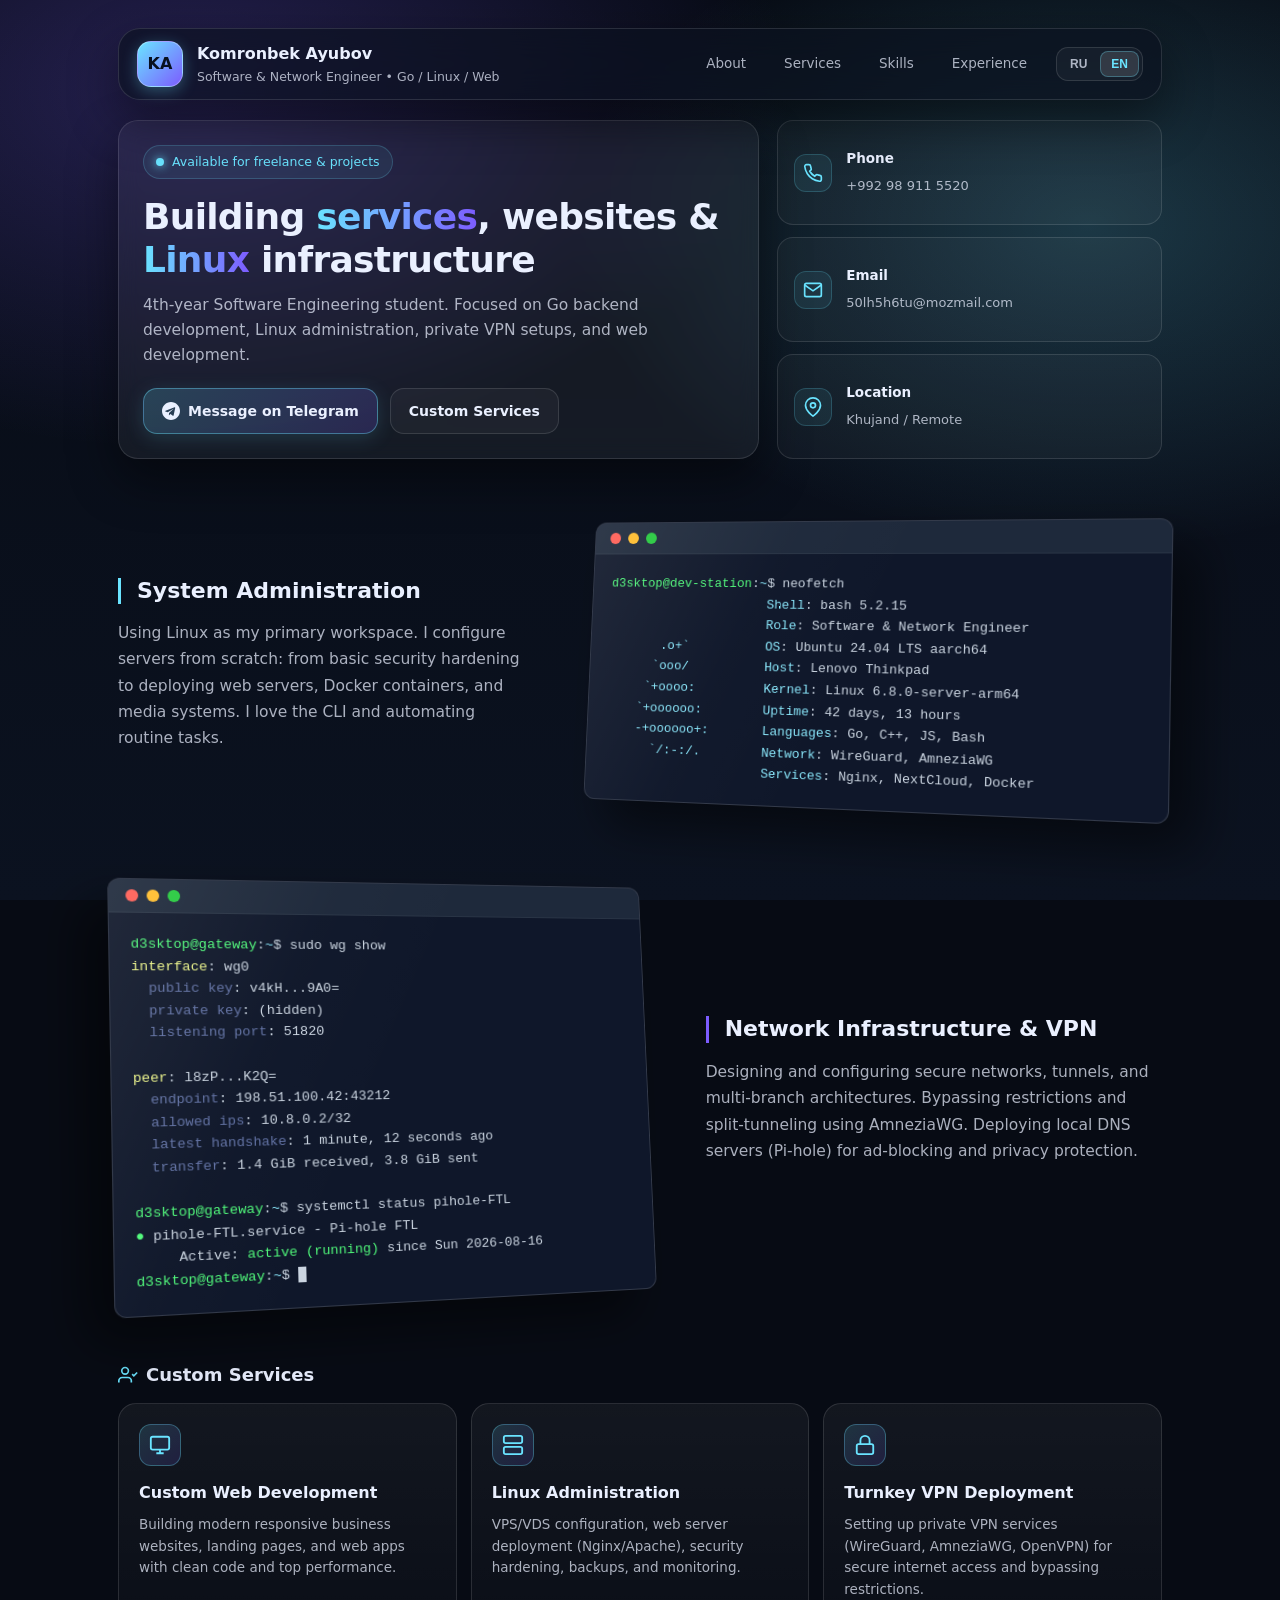
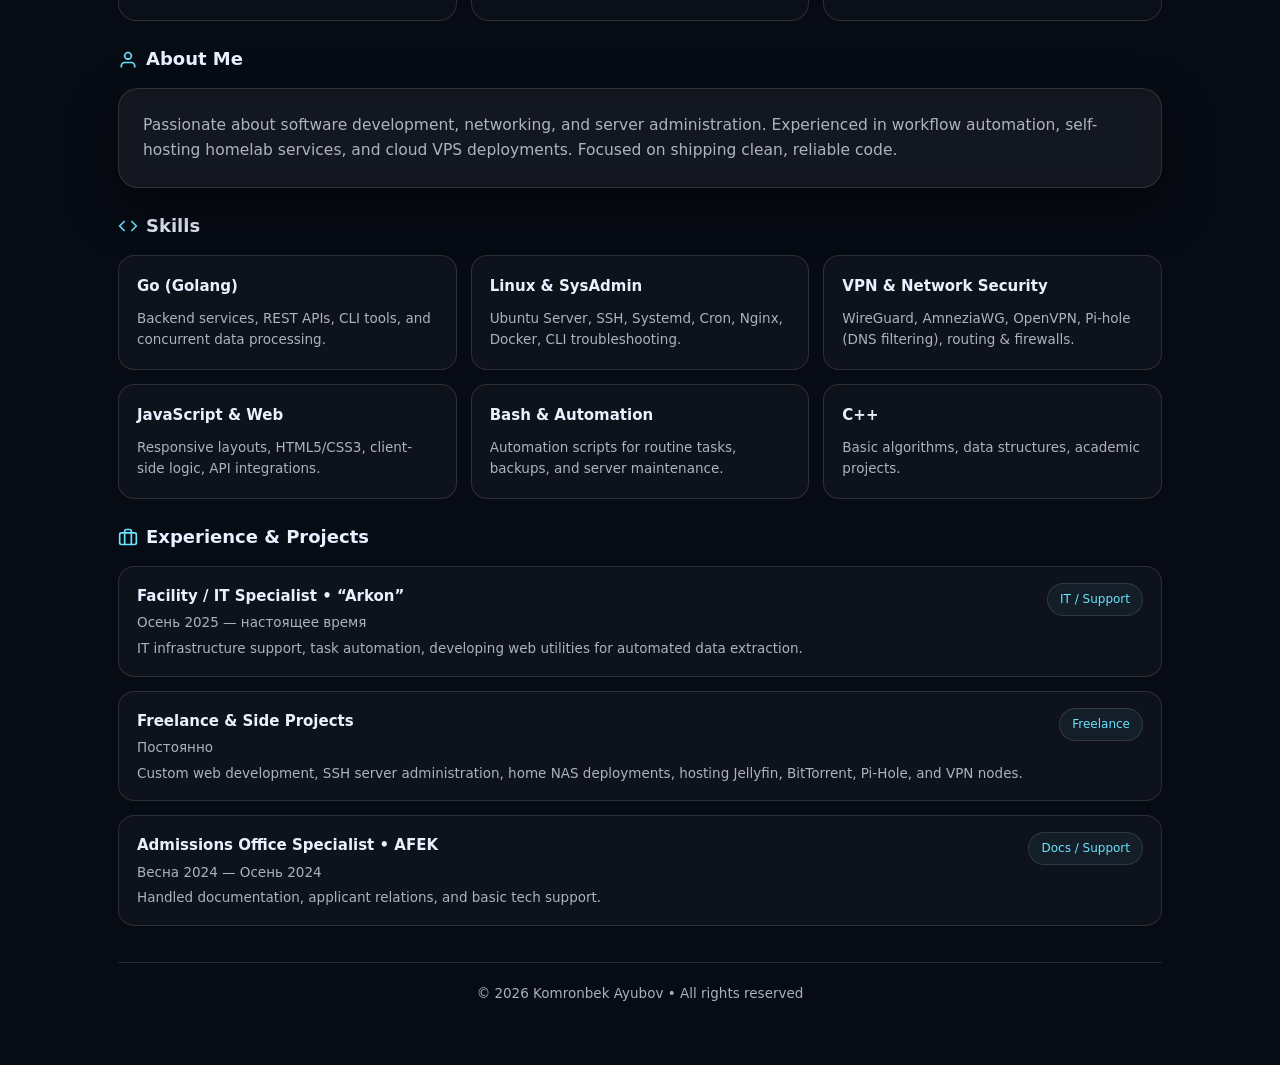
==== index.html @ caca3f62 "Update index.html" ====
<!doctype html>
<html lang="ru">
<head>
  <meta charset="utf-8" />
  <meta name="viewport" content="width=device-width, initial-scale=1" />
  <title data-i18n="pageTitle">Сайт-Визитка — Комронбек Аюбов</title>
  <meta name="description" content="Визитка: контакты, навыки, администрирование Linux, разработка сайтов и VPN" />
  <link rel="icon" href="data:image/svg+xml,<svg xmlns='http://www.w3.org/2000/svg' viewBox='0 0 100 100'><rect width='100' height='100' rx='30' fill='%230b1220'/><text x='45%' y='40%' dominant-baseline='central' text-anchor='middle' fill='%236ae4ff' font-family='sans-serif' font-weight='800' font-size='45'>>_</text></svg>">
  
  <style>
    :root {
      --bg: #0b1220;
      --card: rgba(255, 255, 255, 0.05);
      --card-hover: rgba(255, 255, 255, 0.08);
      --text: #eaf0ff;
      --muted: rgba(234, 240, 255, 0.72);
      --brand: #6ae4ff;
      --brand2: #7c5cff;
      --border: rgba(255, 255, 255, 0.12);
      --border-glow: rgba(106, 228, 255, 0.35);
      --shadow: 0 20px 50px rgba(0, 0, 0, 0.45);
      --radius: 20px;
      --max: 1080px;
    }
    
    * { box-sizing: border-box; }
    
    body {
      margin: 0;
      font-family: ui-sans-serif, system-ui, -apple-system, Segoe UI, Roboto, Arial, sans-serif;
      background-color: #070b14;
      background-image: 
        radial-gradient(1000px 600px at 15% 10%, rgba(124, 92, 255, 0.25), transparent 60%),
        radial-gradient(800px 500px at 85% 25%, rgba(106, 228, 255, 0.2), transparent 65%),
        linear-gradient(180deg, #070b14 0%, var(--bg) 100%);
      color: var(--text);
      line-height: 1.6;
      min-height: 100vh;
      background-attachment: fixed;
    }

    a { color: inherit; text-decoration: none; }
    
    .wrap { max-width: var(--max); margin: 0 auto; padding: 28px 18px 60px; }
    
    /* Header */
    header {
      display: flex; align-items: center; justify-content: space-between;
      gap: 14px; padding: 12px 18px;
      border: 1px solid var(--border);
      background: rgba(11, 18, 32, 0.65);
      border-radius: 22px;
      box-shadow: var(--shadow);
      position: sticky; top: 14px; z-index: 100;
      backdrop-filter: blur(16px);
      -webkit-backdrop-filter: blur(16px);
    }
    .brand { display: flex; align-items: center; gap: 14px; }
    .avatar {
      width: 46px; height: 46px; border-radius: 14px;
      background: linear-gradient(135deg, var(--brand), var(--brand2));
      display: grid; place-items: center;
      font-weight: 800; color: #08101f;
      border: 1px solid rgba(255, 255, 255, 0.3);
      box-shadow: 0 4px 15px rgba(106, 228, 255, 0.3);
    }
    .brand h1 { font-size: 16px; margin: 0; font-weight: 700; }
    .brand p { margin: 0; font-size: 12.5px; color: var(--muted); }
    
    .nav { display: flex; gap: 8px; flex-wrap: wrap; justify-content: flex-end; align-items: center; }
    .nav a {
      padding: 8px 14px;
      border-radius: 12px;
      border: 1px solid transparent;
      color: var(--muted);
      font-size: 13.5px;
      font-weight: 500;
      transition: all 0.25s ease;
    }
    .nav a:hover { border-color: var(--border); background: rgba(255, 255, 255, 0.06); color: var(--text); }

    /* Hamburger */
    .hamburger {
      display: none; flex-direction: column; gap: 6px;
      background: transparent; border: none; cursor: pointer; padding: 10px; border-radius: 8px;
      margin-right: -4px;
    }
    .hamburger span {
      width: 26px; height: 2px; background-color: #fff; border-radius: 2px; 
      transition: all 0.4s cubic-bezier(0.68, -0.55, 0.265, 1.55);
    }

    @media (max-width: 768px) {
      .hamburger { display: flex; z-index: 101; }
      .nav {
        position: fixed; top: 80px; left: 50%;
        transform: translateX(-50%) translateY(-10px) scale(0.95);
        width: min(340px, calc(100vw - 32px));
        background: rgba(11, 18, 32, 0.98);
        backdrop-filter: blur(25px);
        -webkit-backdrop-filter: blur(25px);
        border: 1px solid var(--border);
        border-radius: 20px;
        box-shadow: 0 25px 60px rgba(0, 0, 0, 0.7);
        flex-direction: column; align-items: stretch;
        padding: 20px; gap: 8px;
        opacity: 0; visibility: hidden; pointer-events: none;
        transition: all 0.3s cubic-bezier(0.34, 1.3, 0.64, 1);
      }
      .nav.active {
        opacity: 1; visibility: visible; pointer-events: auto;
        transform: translateX(-50%) translateY(0) scale(1);
      }
      .nav a { text-align: center; font-size: 15px; padding: 12px; background: rgba(255, 255, 255, 0.03); }
      .lang-switcher { margin-left: 0; margin-top: 6px; justify-content: center; width: 100%; }
      
      .hamburger.active span:nth-child(1) { transform: translateY(8px) rotate(45deg); }
      .hamburger.active span:nth-child(2) { opacity: 0; transform: scale(0); }
      .hamburger.active span:nth-child(3) { transform: translateY(-8px) rotate(-45deg); }
    }

    /* Language Switcher */
    .lang-switcher {
      display: flex; align-items: center; gap: 3px;
      background: rgba(255, 255, 255, 0.04); padding: 3px;
      border-radius: 12px; border: 1px solid var(--border); margin-left: 6px;
    }
    .lang-btn {
      background: transparent; border: none; color: var(--muted);
      padding: 5px 10px; font-size: 12px; font-weight: 700;
      border-radius: 8px; cursor: pointer; transition: all 0.2s;
    }
    .lang-btn:hover { color: var(--text); }
    .lang-btn.active {
      background: rgba(255, 255, 255, 0.12); color: var(--brand);
      border: 1px solid rgba(106, 228, 255, 0.3);
    }

    /* Hero */
    .hero {
      display: grid; grid-template-columns: 1.25fr 0.75fr; gap: 18px;
      align-items: stretch; margin-top: 20px;
    }
    @media (max-width: 900px) { .hero { grid-template-columns: 1fr; } }
    
    .card {
      border: 1px solid var(--border);
      background: var(--card);
      border-radius: var(--radius);
      padding: 24px;
      box-shadow: var(--shadow);
      backdrop-filter: blur(10px);
      transition: border-color 0.3s ease, transform 0.3s ease;
    }
    .card:hover { border-color: rgba(255, 255, 255, 0.2); }
    
    .hero h2 { margin: 0 0 12px; font-size: 36px; letter-spacing: -0.02em; line-height: 1.2; }
    .grad {
      background: linear-gradient(90deg, var(--brand), var(--brand2));
      -webkit-background-clip: text; background-clip: text; color: transparent;
    }
    .lead { margin: 0; color: var(--muted); font-size: 15.5px; }
    
    .status-badge {
      display: inline-flex; align-items: center; gap: 8px;
      padding: 6px 12px; border-radius: 99px;
      background: rgba(106, 228, 255, 0.08); border: 1px solid rgba(106, 228, 255, 0.2);
      font-size: 12.5px; color: var(--brand); margin-bottom: 16px; font-weight: 500;
    }
    .status-dot {
      width: 8px; height: 8px; border-radius: 50%; background: #6ae4ff;
      box-shadow: 0 0 10px #6ae4ff; animation: pulse 2s infinite;
    }
    @keyframes pulse {
      0% { transform: scale(0.95); box-shadow: 0 0 0 0 rgba(106, 228, 255, 0.7); }
      70% { transform: scale(1); box-shadow: 0 0 0 8px rgba(106, 228, 255, 0); }
      100% { transform: scale(0.95); box-shadow: 0 0 0 0 rgba(106, 228, 255, 0); }
    }

    .cta { display: flex; gap: 12px; flex-wrap: wrap; margin-top: 20px; }
    .btn {
      display: inline-flex; align-items: center; gap: 8px;
      padding: 11px 18px; border-radius: 14px;
      border: 1px solid var(--border);
      background: rgba(255, 255, 255, 0.04); color: var(--text);
      font-weight: 600; font-size: 14px; transition: all 0.25s ease;
    }
    .btn:hover { transform: translateY(-2px); background: rgba(255, 255, 255, 0.08); border-color: rgba(255, 255, 255, 0.25); }
    .btn.primary {
      border-color: rgba(106, 228, 255, 0.4);
      background: linear-gradient(135deg, rgba(106, 228, 255, 0.2), rgba(124, 92, 255, 0.2));
      box-shadow: 0 4px 20px rgba(106, 228, 255, 0.15);
    }
    .btn.primary:hover {
      box-shadow: 0 6px 25px rgba(106, 228, 255, 0.3);
      border-color: var(--brand);
    }

    .meta { display: grid; gap: 12px; grid-template-columns: 1fr; }
    .pill {
      padding: 14px 16px; border-radius: 16px;
      border: 1px solid var(--border); background: rgba(255, 255, 255, 0.03);
      display: flex; align-items: center; gap: 14px;
      transition: all 0.25s ease;
    }
    .pill:hover { background: rgba(255, 255, 255, 0.06); border-color: rgba(255, 255, 255, 0.2); }
    .ico {
      width: 38px; height: 38px; border-radius: 12px;
      background: rgba(106, 228, 255, 0.08); border: 1px solid rgba(106, 228, 255, 0.2);
      display: grid; place-items: center; color: var(--brand); flex: 0 0 auto;
    }
    .pill b { display: block; margin: 0 0 2px; font-size: 13.5px; }
    .pill span { color: var(--muted); font-size: 13px; }

    /* --- SIDE-BY-SIDE TERMINAL FEATURES --- */
    .features-section {
      display: flex;
      flex-direction: column;
      gap: 70px;
      margin: 60px 0;
    }
    
    .feature-row {
      display: flex;
      align-items: center;
      gap: 40px;
    }
    
    /* Шахматный порядок: Четные ряды переворачиваются */
    .feature-row:nth-child(even) {
      flex-direction: row-reverse; 
    }
    
    .feature-text {
      flex: 1;
    }
    
    .feature-title {
      font-size: 22px;
      font-weight: 700;
      color: var(--text);
      margin-bottom: 16px;
      padding-left: 16px;
      border-left: 3px solid var(--brand);
      line-height: 1.2;
    }
    
    .feature-row:nth-child(even) .feature-title {
      border-color: var(--brand2);
    }
    
    .feature-desc {
      color: var(--muted);
      font-size: 15.5px;
      line-height: 1.7;
    }
    
    .feature-visual {
      flex: 1.2;
      perspective: 1200px;
    }

    .term-card {
      background: #0f172a;
      border: 1px solid rgba(255, 255, 255, 0.15);
      border-radius: 12px;
      padding: 0;
      box-shadow: 0 20px 40px rgba(0, 0, 0, 0.4);
      position: relative;
      overflow: hidden;
      transition: transform 0.6s cubic-bezier(0.2, 0.8, 0.2, 1), box-shadow 0.6s ease;
    }
    
    .term-card::after {
      content: "";
      position: absolute;
      top: 0; left: 0; right: 0; bottom: 0;
      background: linear-gradient(115deg, rgba(255,255,255,0.08) 0%, rgba(255,255,255,0.01) 30%, transparent 50%);
      pointer-events: none;
    }

    /* Наклоны карточек */
    .feature-row:nth-child(odd) .term-card {
      transform: rotateY(-12deg) rotateX(4deg) rotateZ(1deg);
      box-shadow: 25px 25px 50px rgba(0, 0, 0, 0.5), inset 0 1px 0 rgba(255, 255, 255, 0.2);
    }
    
    .feature-row:nth-child(even) .term-card {
      transform: rotateY(12deg) rotateX(4deg) rotateZ(-1deg);
      box-shadow: -25px 25px 50px rgba(0, 0, 0, 0.5), inset 0 1px 0 rgba(255, 255, 255, 0.2);
    }

    .feature-row .term-card:hover {
      transform: rotateY(0deg) rotateX(0deg) rotateZ(0deg) translateY(-5px);
      box-shadow: 0 25px 50px rgba(0, 0, 0, 0.6);
    }
    
    .term-header {
      background: #1e293b;
      padding: 10px 16px;
      display: flex;
      align-items: center;
      gap: 8px;
      border-bottom: 1px solid rgba(255,255,255,0.05);
    }
    .term-header .dot { width: 12px; height: 12px; border-radius: 50%; }
    .dot.red { background: #ff5f56; }
    .dot.yel { background: #ffbd2e; }
    .dot.grn { background: #27c93f; }
    
    .term-body {
      padding: 20px;
      font-family: 'Fira Code', Consolas, 'Courier New', monospace;
      font-size: 13.5px;
      color: #cbd5e1;
      line-height: 1.6;
      overflow-x: auto;
    }
    .term-body pre { margin: 0; font-family: inherit; }
    
    .c-green { color: #50fa7b; }
    .c-blue { color: #8be9fd; }
    .c-pink { color: #ff79c6; }
    .c-yellow { color: #f1fa8c; }
    .c-white { color: #f8f8f2; }
    .c-grey { color: #6272a4; }

    @keyframes blink { 50% { border-color: transparent; } }

    @media (max-width: 900px) {
      .features-section { gap: 40px; margin: 40px 0; }
      /* На мобильных устройствах всегда картинка сверху, текст снизу для всех рядов */
      .feature-row, .feature-row:nth-child(even) {
        flex-direction: column-reverse; 
        gap: 24px;
      }
      .feature-visual { perspective: none; width: 100%; }
      .feature-row:nth-child(odd) .term-card,
      .feature-row:nth-child(even) .term-card { 
        transform: rotateY(0deg) rotateX(0deg) rotateZ(0deg); 
        box-shadow: 0 20px 40px rgba(0,0,0,0.5);
      }
      .term-body { font-size: 12px; padding: 16px; }
    }

    /* Sections */
    section { margin-top: 24px; }
    .section-title {
      font-size: 18px; font-weight: 700; margin: 0 0 14px;
      color: var(--text); display: flex; align-items: center; gap: 8px;
    }
    
    .grid { display: grid; grid-template-columns: repeat(3, 1fr); gap: 14px; }
    @media (max-width: 900px) { .grid { grid-template-columns: repeat(2, 1fr); } }
    @media (max-width: 600px) { .grid { grid-template-columns: 1fr; } }

    .item {
      border: 1px solid var(--border);
      background: rgba(255, 255, 255, 0.03);
      border-radius: 16px; padding: 18px;
      transition: all 0.3s ease;
      display: flex; flex-direction: column; justify-content: space-between;
    }
    .item:hover {
      background: rgba(255, 255, 255, 0.06);
      border-color: var(--border-glow);
      transform: translateY(-3px);
    }
    .item-header { display: flex; align-items: center; gap: 10px; margin-bottom: 10px; }
    .item h3 { margin: 0; font-size: 15px; font-weight: 600; }
    .item p { margin: 0; color: var(--muted); font-size: 13.5px; }

    /* Services Grid */
    .services-grid { display: grid; grid-template-columns: repeat(3, 1fr); gap: 14px; }
    @media (max-width: 900px) { .services-grid { grid-template-columns: 1fr; } }
    
    .service-card {
      border: 1px solid var(--border);
      background: linear-gradient(180deg, rgba(255,255,255,0.05) 0%, rgba(255,255,255,0.02) 100%);
      border-radius: 18px; padding: 20px;
      position: relative; overflow: hidden;
      transition: all 0.3s ease;
    }
    .service-card:hover {
      border-color: rgba(106, 228, 255, 0.4);
      box-shadow: 0 10px 30px rgba(0,0,0,0.4);
      transform: translateY(-4px);
    }
    .service-icon {
      width: 42px; height: 42px; border-radius: 12px;
      background: linear-gradient(135deg, rgba(106,228,255,0.15), rgba(124,92,255,0.15));
      border: 1px solid rgba(106,228,255,0.3);
      display: grid; place-items: center; color: var(--brand); margin-bottom: 14px;
    }
    .service-card h3 { margin: 0 0 8px; font-size: 16px; font-weight: 700; }
    .service-card p { margin: 0; color: var(--muted); font-size: 13.5px; }

    /* Work Rows */
    .row {
      display: flex; align-items: flex-start; justify-content: space-between; gap: 16px;
      padding: 16px 18px; border-radius: 16px;
      border: 1px solid var(--border); background: rgba(255, 255, 255, 0.03);
      transition: all 0.25s ease;
    }
    .row:hover { background: rgba(255, 255, 255, 0.06); border-color: rgba(255, 255, 255, 0.2); }
    .row b { font-size: 15px; color: var(--text); }
    .row span { color: var(--muted); font-size: 13.5px; display: block; margin-top: 4px; }
    
    .tag {
      font-size: 12px; padding: 6px 12px; border-radius: 999px;
      border: 1px solid var(--border); color: var(--brand);
      white-space: nowrap; background: rgba(106, 228, 255, 0.06);
      align-self: flex-start; font-weight: 500;
    }

    footer {
      margin-top: 36px; padding-top: 20px;
      border-top: 1px solid var(--border);
      color: var(--muted); text-align: center; font-size: 13.5px;
    }
  </style>
</head>

<body>
  <div class="wrap">
    <header>
      <div class="brand">
        <div class="avatar">KA</div>
        <div>
          <h1 data-i18n="nameTitle">Комронбек Аюбов</h1>
          <p data-i18n="role">Software & Network Engineer • Go / Linux / Web</p>
        </div>
      </div>

      <nav class="nav" id="navMenu" aria-label="Навигация">
        <a href="#about" data-i18n="navAbout">Обо мне</a>
        <a href="#services" data-i18n="navServices">Услуги</a>
        <a href="#skills" data-i18n="navSkills">Навыки</a>
        <a href="#work" data-i18n="navWork">Опыт</a>
        <div class="lang-switcher">
          <button class="lang-btn" data-lang="ru">RU</button>
          <button class="lang-btn" data-lang="en">EN</button>
        </div>
      </nav>

      <button class="hamburger" id="hamburger" aria-label="Открыть меню">
        <span></span>
        <span></span>
        <span></span>
      </button>
    </header>

    <div class="hero">
      <div class="card">
        <div class="status-badge">
          <span class="status-dot"></span>
          <span data-i18n="statusText">Открыт к заказам и проектам</span>
        </div>
        <h2 data-i18n="heroTitle">Разработка <span class="grad">сервисов</span>, веб-сайтов и <span class="grad">Linux</span>-инфраструктуры</h2>
        <p class="lead" data-i18n="heroLead">
          Учусь на 4 курсе по направлению инженер-программист. Специализируюсь на написании бэкенда на Go, администрировании Linux серверов, защищенных сетях (VPN) и веб-разработке.
        </p>

        <div class="cta">
          <a class="btn primary" target="_blank" href="https://t.me/amd_x86_64">
            <svg width="18" height="18" viewBox="0 0 24 24" fill="currentColor"><path d="M12 0C5.37 0 0 5.37 0 12s5.37 12 12 12 12-5.37 12-12S18.63 0 12 0zm5.56 8.16l-2.02 9.51c-.15.68-.55.84-1.12.52l-3.1-2.28-1.5 1.44c-.17.17-.31.31-.63.31l.22-3.16 5.76-5.2c.25-.22-.05-.34-.39-.12l-7.12 4.48-3.07-.96c-.67-.21-.68-.67.14-.99l12.01-4.63c.56-.2 1.05.13.82.93z"/></svg>
            <span data-i18n="tgBtn">Написать в Telegram</span>
          </a>
          <a class="btn" href="#services">
            <span data-i18n="servicesBtn">Услуги на заказ</span>
          </a>
        </div>
      </div>

      <div class="meta">
        <div class="pill" id="contact">
          <div class="ico">
            <svg width="20" height="20" fill="none" stroke="currentColor" stroke-width="2" viewBox="0 0 24 24"><path d="M22 16.92v3a2 2 0 0 1-2.18 2 19.79 19.79 0 0 1-8.63-3.07 19.5 19.5 0 0 1-6-6 19.79 19.79 0 0 1-3.07-8.67A2 2 0 0 1 4.11 2h3a2 2 0 0 1 2 1.72 12.84 12.84 0 0 0 .7 2.81 2 2 0 0 1-.45 2.11L8.09 9.91a16 16 0 0 0 6 6l1.27-1.27a2 2 0 0 1 2.11-.45 12.84 12.84 0 0 0 2.81.7A2 2 0 0 1 22 16.92z"/></svg>
          </div>
          <div>
            <b data-i18n="phoneLabel">Телефон</b>
            <span>+992 98 911 5520</span>
          </div>
        </div>
        <div class="pill">
          <div class="ico">
            <svg width="20" height="20" fill="none" stroke="currentColor" stroke-width="2" viewBox="0 0 24 24"><path d="M4 4h16c1.1 0 2 .9 2 2v12c0 1.1-.9 2-2 2H4c-1.1 0-2-.9-2-2V6c0-1.1.9-2 2-2z"/><polyline points="22,6 12,13 2,6"/></svg>
          </div>
          <div>
            <b data-i18n="emailLabel">Email</b>
            <span>50lh5h6tu@mozmail.com</span>
          </div>
        </div>
        <div class="pill">
          <div class="ico">
            <svg width="20" height="20" fill="none" stroke="currentColor" stroke-width="2" viewBox="0 0 24 24"><path d="M21 10c0 7-9 13-9 13s-9-6-9-13a9 9 0 0 1 18 0z"/><circle cx="12" cy="10" r="3"/></svg>
          </div>
          <div>
            <b data-i18n="locLabel">Локация</b>
            <span data-i18n="locValue">Худжанд / Удалённо</span>
          </div>
        </div>
      </div>
    </div>

    <!-- 3D Terminal & Features Section (Side-by-side) -->
    <div class="features-section">
      
      <!-- Feature 1: Текст слева -> Терминал справа -->
      <div class="feature-row">
        <div class="feature-text">
          <div class="feature-title" data-i18n="feat1Title">Системное Администрирование</div>
          <div class="feature-desc" data-i18n="feat1Desc">
            Использую Linux как основную рабочую среду. Настраиваю сервера с нуля: от базовой безопасности до развертывания веб-серверов, Docker-контейнеров и медиа-систем. Люблю консоль и автоматизацию рутинных процессов.
          </div>
        </div>
        <div class="feature-visual">
          <div class="term-card">
            <div class="term-header">
              <span class="dot red"></span>
              <span class="dot yel"></span>
              <span class="dot grn"></span>
            </div>
            <div class="term-body">
<pre>
<span class="c-green">d3sktop@dev-station</span>:<span class="c-blue">~</span>$ neofetch
                     <span class="c-blue">Shell</span>: bash 5.2.15
                     <span class="c-blue">Role</span>: Software & Network Engineer
<span class="c-blue">       .o+`</span>          <span class="c-blue">OS</span>: Ubuntu 24.04 LTS aarch64
<span class="c-blue">      `ooo/</span>          <span class="c-blue">Host</span>: Lenovo Thinkpad
<span class="c-blue">     `+oooo:</span>         <span class="c-blue">Kernel</span>: Linux 6.8.0-server-arm64
<span class="c-blue">    `+oooooo:</span>        <span class="c-blue">Uptime</span>: 42 days, 13 hours
<span class="c-blue">    -+oooooo+:</span>       <span class="c-blue">Languages</span>: Go, C++, JS, Bash
<span class="c-blue">      `/:-:/.</span>        <span class="c-blue">Network</span>: WireGuard, AmneziaWG                  
                     <span class="c-blue">Services</span>: Nginx, NextCloud, Docker
</pre>
            </div>
          </div>
        </div>
      </div>

      <!-- Feature 2: Терминал слева -> Текст справа (благодаря :nth-child(even) + row-reverse) -->
      <div class="feature-row">
        <div class="feature-text">
          <div class="feature-title" data-i18n="feat2Title">Сетевая Инфраструктура и VPN</div>
          <div class="feature-desc" data-i18n="feat2Desc">
            Проектирование и настройка защищенных сетей, туннелей и мульти-бранч архитектур. Обход блокировок и split-туннелирование с использованием AmneziaWG. Развертывание локальных DNS серверов (Pi-hole) для блокировки рекламы и защиты приватности.
          </div>
        </div>
        <div class="feature-visual">
          <div class="term-card">
            <div class="term-header">
              <span class="dot red"></span>
              <span class="dot yel"></span>
              <span class="dot grn"></span>
            </div>
            <div class="term-body">
<pre>
<span class="c-green">d3sktop@gateway</span>:<span class="c-blue">~</span>$ sudo wg show
<span class="c-yellow">interface</span>: wg0
  <span class="c-grey">public key</span>: v4kH...9A0=
  <span class="c-grey">private key</span>: (hidden)
  <span class="c-grey">listening port</span>: 51820

<span class="c-yellow">peer</span>: l8zP...K2Q=
  <span class="c-grey">endpoint</span>: 198.51.100.42:43212
  <span class="c-grey">allowed ips</span>: 10.8.0.2/32
  <span class="c-grey">latest handshake</span>: 1 minute, 12 seconds ago
  <span class="c-grey">transfer</span>: 1.4 GiB received, 3.8 GiB sent

<span class="c-green">d3sktop@gateway</span>:<span class="c-blue">~</span>$ systemctl status pihole-FTL
<span class="c-green">●</span> pihole-FTL.service - Pi-hole FTL
     Active: <span class="c-green">active (running)</span> since Sun 2026-08-16
<span class="c-green">d3sktop@gateway</span>:<span class="c-blue">~</span>$ <span class="cursor" style="animation: blink 1s step-end infinite; border-left: 8px solid #cbd5e1;"></span>
</pre>
            </div>
          </div>
        </div>
      </div>

    </div>
    <!-- / End Features Section -->

    <!-- Раздел Услуг -->
    <section id="services">
      <div class="section-title">
        <svg width="20" height="20" fill="none" stroke="var(--brand)" stroke-width="2" viewBox="0 0 24 24"><path d="M16 21v-2a4 4 0 0 0-4-4H5a4 4 0 0 0-4 4v2"/><circle cx="8.5" cy="7" r="4"/><polyline points="17 11 19 13 23 9"/></svg>
        <span data-i18n="servicesTitle">Услуги на заказ</span>
      </div>
      <div class="services-grid">
        <div class="service-card">
          <div class="service-icon">
            <svg width="22" height="22" fill="none" stroke="currentColor" stroke-width="2" viewBox="0 0 24 24"><rect x="2" y="3" width="20" height="14" rx="2" ry="2"/><line x1="8" y1="21" x2="16" y2="21"/><line x1="12" y1="17" x2="12" y2="21"/></svg>
          </div>
          <h3 data-i18n="srvWebTitle">Создание сайтов на заказ</h3>
          <p data-i18n="srvWebDesc">Разработка современных адаптивных сайтов-визиток, лендингов и веб-интерфейсов. Высокая скорость загрузки и чистый код.</p>
        </div>

        <div class="service-card">
          <div class="service-icon">
            <svg width="22" height="22" fill="none" stroke="currentColor" stroke-width="2" viewBox="0 0 24 24"><rect x="2" y="2" width="20" height="8" rx="2" ry="2"/><rect x="2" y="14" width="20" height="8" rx="2" ry="2"/><line x1="6" y1="6" x2="6.01" y2="6"/><line x1="6" y1="18" x2="6.01" y2="18"/></svg>
          </div>
          <h3 data-i18n="srvLinuxTitle">Администрирование Linux</h3>
          <p data-i18n="srvLinuxDesc">Настройка VPS/VDS, развёртывание веб-серверов (Nginx/Apache), настройка безопасности, бэкапов и систем мониторинга.</p>
        </div>

        <div class="service-card">
          <div class="service-icon">
            <svg width="22" height="22" fill="none" stroke="currentColor" stroke-width="2" viewBox="0 0 24 24"><rect x="3" y="11" width="18" height="11" rx="2" ry="2"/><path d="M7 11V7a5 5 0 0 1 10 0v4"/></svg>
          </div>
          <h3 data-i18n="srvVpnTitle">Личные VPN-сервисы</h3>
          <p data-i18n="srvVpnDesc">Установка и настройка приватных VPN под ключ (WireGuard, AmneziaWG, OpenVPN) для обхода блокировок и защиты трафика.</p>
        </div>
      </div>
    </section>

    <section id="about">
      <div class="section-title">
        <svg width="20" height="20" fill="none" stroke="var(--brand)" stroke-width="2" viewBox="0 0 24 24"><path d="M20 21v-2a4 4 0 0 0-4-4H8a4 4 0 0 0-4 4v2"/><circle cx="12" cy="7" r="4"/></svg>
        <span data-i18n="aboutTitle">Обо мне</span>
      </div>
      <div class="card">
        <p class="lead" style="margin:0" data-i18n="aboutText">
          Увлекаюсь веб-разработкой, сетями и администрированием серверов. Обладаю опытом автоматизации рабочих процессов, развёртывания инфраструктуры в домашней сети и на зарубежных VPS. Довожу каждый проект от этапа планирования до финального стабильного релиза.
        </p>
      </div>
    </section>

    <section id="skills">
      <div class="section-title">
        <svg width="20" height="20" fill="none" stroke="var(--brand)" stroke-width="2" viewBox="0 0 24 24"><polyline points="16 18 22 12 16 6"/><polyline points="8 6 2 12 8 18"/></svg>
        <span data-i18n="skillsTitle">Навыки</span>
      </div>
      <div class="grid">
        <div class="item">
          <div class="item-header">
            <h3 data-i18n="skillGoTitle">Go (Golang)</h3>
          </div>
          <p data-i18n="skillGoDesc">Бэкенд-сервисы, REST API, CLI утилиты и параллельная обработка данных.</p>
        </div>

        <div class="item">
          <div class="item-header">
            <h3 data-i18n="skillLinuxTitle">Linux & SysAdmin</h3>
          </div>
          <p data-i18n="skillLinuxDesc">Ubuntu Server, SSH, Systemd, Cron, Nginx, Docker, диагностика через CLI.</p>
        </div>

        <div class="item">
          <div class="item-header">
            <h3 data-i18n="skillVpnTitle">VPN & Network Security</h3>
          </div>
          <p data-i18n="skillVpnDesc">WireGuard, AmneziaWG, OpenVPN, Pi-hole (DNS-фильтрация), роутинг и фаерволы.</p>
        </div>

        <div class="item">
          <div class="item-header">
            <h3 data-i18n="skillJsTitle">JavaScript & Web</h3>
          </div>
          <p data-i18n="skillJsDesc">Адаптивная верстка, HTML5/CSS3, клиентская логика и интеграция API.</p>
        </div>

        <div class="item">
          <div class="item-header">
            <h3 data-i18n="skillBashTitle">Bash & Automation</h3>
          </div>
          <p data-i18n="skillBashDesc">Написание скриптов автоматизации рутинных задач и бэкапов.</p>
        </div>

        <div class="item">
          <div class="item-header">
            <h3 data-i18n="skillCppTitle">C++</h3>
          </div>
          <p data-i18n="skillCppDesc">Базовые алгоритмы, структуры данных, академические проекты.</p>
        </div>
      </div>
    </section>

    <section id="work">
      <div class="section-title">
        <svg width="20" height="20" fill="none" stroke="var(--brand)" stroke-width="2" viewBox="0 0 24 24"><rect x="2" y="7" width="20" height="14" rx="2" ry="2"/><path d="M16 21V5a2 2 0 0 0-2-2h-4a2 2 0 0 0-2 2v16"/></svg>
        <span data-i18n="workTitle">Опыт работы и Проекты</span>
      </div>
      <div class="grid" style="grid-template-columns:1fr">
        <div class="row">
          <div>
            <b data-i18n="job2Title">Facility / IT Specialist • “Arkon”</b>
            <span>Осень 2025 — настоящее время</span>
            <span data-i18n="job2Desc">Поддержка IT-инфраструктуры, автоматизация задач, разработка внутренностей веб-сервисов для отчётности и парсинга данных.</span>
          </div>
          <div class="tag" data-i18n="job2Tag">IT / Поддержка</div>
        </div>

        <div class="row">
          <div>
            <b data-i18n="pet2Title">Фриланс & Pet-проекты</b>
            <span>Постоянно</span>
            <span data-i18n="pet2Desc">Разработка сайтов под ключ, администрирование Linux-серверов по SSH, развёртывание домашних NAS, медиа-серверов Jellyfin, BitTorrent, Pi-Hole и поднятие персональных VPN-узлов.</span>
          </div>
          <div class="tag" data-i18n="pet2Tag">Фриланс</div>
        </div>

        <div class="row">
          <div>
            <b data-i18n="job1Title">Сотрудник приёмной комиссии • АФЭК</b>
            <span>Весна 2024 — Осень 2024</span>
            <span data-i18n="job1Desc">Работа с документооборотом, сопровождение абитуриентов, первичная техническая помощь.</span>
          </div>
          <div class="tag" data-i18n="job1Tag">Документы</div>
        </div>
      </div>
    </section>

    <footer>
      © <span id="y"></span> <span data-i18n="footerName">Комронбек Аюбов</span> • All rights reserved
    </footer>
  </div>

<script>
  document.getElementById('y').textContent = new Date().getFullYear();

  const i18n = {
    ru: {
      pageTitle: "Сайт-Визитка — Комронбек Аюбов",
      nameTitle: "Комронбек Аюбов",
      role: "Software & Network Engineer • Go / Linux / Web",
      navAbout: "Обо мне",
      navServices: "Услуги",
      navSkills: "Навыки",
      navWork: "Опыт",
      statusText: "Открыт к заказам и проектам",
      heroTitle: 'Разработка <span class="grad">сервисов</span>, веб-сайтов и <span class="grad">Linux</span>-инфраструктуры',
      heroLead: 'Учусь на 4 курсе по направлению инженер-программист. Специализируюсь на написании бэкенда на Go, администрировании Linux серверов, защищенных сетях (VPN) и веб-разработке.',
      tgBtn: "Написать в Telegram",
      servicesBtn: "Услуги на заказ",
      phoneLabel: "Телефон",
      emailLabel: "Email",
      locLabel: "Локация",
      locValue: "Худжанд / Удалённо",
      feat1Title: "Системное Администрирование",
      feat1Desc: "Использую Linux как основную рабочую среду. Настраиваю сервера с нуля: от базовой безопасности до развертывания веб-серверов, Docker-контейнеров и медиа-систем. Люблю консоль и автоматизацию рутинных процессов.",
      feat2Title: "Сетевая Инфраструктура и VPN",
      feat2Desc: "Проектирование и настройка защищенных сетей, туннелей и мульти-бранч архитектур. Обход блокировок и split-туннелирование с использованием AmneziaWG. Развертывание локальных DNS серверов (Pi-hole) для блокировки рекламы и защиты приватности.",
      servicesTitle: "Услуги на заказ",
      srvWebTitle: "Создание сайтов на заказ",
      srvWebDesc: "Разработка современных адаптивных сайтов-визиток, лендингов и веб-интерфейсов. Высокая скорость загрузки и чистый код.",
      srvLinuxTitle: "Администрирование Linux",
      srvLinuxDesc: "Настройка VPS/VDS, развёртывание веб-серверов (Nginx/Apache), настройка безопасности, бэкапов и систем мониторинга.",
      srvVpnTitle: "Личные VPN-сервисы",
      srvVpnDesc: "Установка и настройка приватных VPN под ключ (WireGuard, AmneziaWG, OpenVPN) для обхода блокировок и защиты трафика.",
      aboutTitle: "Обо мне",
      aboutText: "Увлекаюсь веб-разработкой, сетями и администрированием серверов. Обладаю опытом автоматизации рабочих процессов, развёртывания инфраструктуры в домашней сети и на зарубежных VPS. Довожу каждый проект от этапа планирования до финального стабильного релиза.",
      skillsTitle: "Навыки",
      skillGoTitle: "Go (Golang)",
      skillGoDesc: "Бэкенд-сервисы, REST API, CLI утилиты и параллельная обработка данных.",
      skillLinuxTitle: "Linux & Системное Администрирование",
      skillLinuxDesc: "Ubuntu Server, SSH, Systemd, Cron, Nginx, Docker, диагностика через CLI.",
      skillVpnTitle: "VPN & Сетевая Безопасность",
      skillVpnDesc: "WireGuard, AmneziaWG, OpenVPN, Pi-hole (DNS-фильтрация), роутинг и фаерволы.",
      skillJsTitle: "JavaScript & Web",
      skillJsDesc: "Адаптивная верстка, HTML5/CSS3, клиентская логика и интеграция API.",
      skillBashTitle: "Bash & Автоматизация",
      skillBashDesc: "Написание скриптов автоматизации рутинных задач и бэкапов.",
      skillCppTitle: "C++",
      skillCppDesc: "Базовые алгоритмы, структуры данных, академические проекты.",
      workTitle: "Опыт работы и Проекты",
      job1Title: "Сотрудник приёмной комиссии • АФЭК",
      job1Desc: "Работа с документооборотом, сопровождение абитуриентов, первичная техническая помощь.",
      job1Tag: "Документы",
      job2Title: "Facility / IT Specialist • “Arkon”",
      job2Desc: "Поддержка IT-инфраструктуры, автоматизация задач, разработка внутренностей веб-сервисов для отчётности и парсинга данных.",
      job2Tag: "IT / Поддержка",
      pet2Title: "Фриланс & Pet-проекты",
      pet2Desc: "Разработка сайтов под ключ, администрирование Linux-серверов по SSH, развёртывание домашних NAS, медиа-серверов Jellyfin, BitTorrent, Pi-Hole и поднятие персональных VPN-узлов.",
      pet2Tag: "Фриланс",
      footerName: "Комронбек Аюбов"
    },
    en: {
      pageTitle: "Komronbek Ayubov",
      nameTitle: "Komronbek Ayubov",
      role: "Software & Network Engineer • Go / Linux / Web",
      navAbout: "About",
      navServices: "Services",
      navSkills: "Skills",
      navWork: "Experience",
      statusText: "Available for freelance & projects",
      heroTitle: 'Building <span class="grad">services</span>, websites & <span class="grad">Linux</span> infrastructure',
      heroLead: '4th-year Software Engineering student. Focused on Go backend development, Linux administration, private VPN setups, and web development.',
      tgBtn: "Message on Telegram",
      servicesBtn: "Custom Services",
      phoneLabel: "Phone",
      emailLabel: "Email",
      locLabel: "Location",
      locValue: "Khujand / Remote",
      feat1Title: "System Administration",
      feat1Desc: "Using Linux as my primary workspace. I configure servers from scratch: from basic security hardening to deploying web servers, Docker containers, and media systems. I love the CLI and automating routine tasks.",
      feat2Title: "Network Infrastructure & VPN",
      feat2Desc: "Designing and configuring secure networks, tunnels, and multi-branch architectures. Bypassing restrictions and split-tunneling using AmneziaWG. Deploying local DNS servers (Pi-hole) for ad-blocking and privacy protection.",
      servicesTitle: "Custom Services",
      srvWebTitle: "Custom Web Development",
      srvWebDesc: "Building modern responsive business websites, landing pages, and web apps with clean code and top performance.",
      srvLinuxTitle: "Linux Administration",
      srvLinuxDesc: "VPS/VDS configuration, web server deployment (Nginx/Apache), security hardening, backups, and monitoring.",
      srvVpnTitle: "Turnkey VPN Deployment",
      srvVpnDesc: "Setting up private VPN services (WireGuard, AmneziaWG, OpenVPN) for secure internet access and bypassing restrictions.",
      aboutTitle: "About Me",
      aboutText: "Passionate about software development, networking, and server administration. Experienced in workflow automation, self-hosting homelab services, and cloud VPS deployments. Focused on shipping clean, reliable code.",
      skillsTitle: "Skills",
      skillGoTitle: "Go (Golang)",
      skillGoDesc: "Backend services, REST APIs, CLI tools, and concurrent data processing.",
      skillLinuxTitle: "Linux & SysAdmin",
      skillLinuxDesc: "Ubuntu Server, SSH, Systemd, Cron, Nginx, Docker, CLI troubleshooting.",
      skillVpnTitle: "VPN & Network Security",
      skillVpnDesc: "WireGuard, AmneziaWG, OpenVPN, Pi-hole (DNS filtering), routing & firewalls.",
      skillJsTitle: "JavaScript & Web",
      skillJsDesc: "Responsive layouts, HTML5/CSS3, client-side logic, API integrations.",
      skillBashTitle: "Bash & Automation",
      skillBashDesc: "Automation scripts for routine tasks, backups, and server maintenance.",
      skillCppTitle: "C++",
      skillCppDesc: "Basic algorithms, data structures, academic projects.",
      workTitle: "Experience & Projects",
      job1Title: "Admissions Office Specialist • AFEK",
      job1Desc: "Handled documentation, applicant relations, and basic tech support.",
      job1Tag: "Docs / Support",
      job2Title: "Facility / IT Specialist • “Arkon”",
      job2Desc: "IT infrastructure support, task automation, developing web utilities for automated data extraction.",
      job2Tag: "IT / Support",
      pet2Title: "Freelance & Side Projects",
      pet2Desc: "Custom web development, SSH server administration, home NAS deployments, hosting Jellyfin, BitTorrent, Pi-Hole, and VPN nodes.",
      pet2Tag: "Freelance",
      footerName: "Komronbek Ayubov"
    }
  };

  function setLanguage(lang) {
    if (!i18n[lang]) return;

    document.documentElement.lang = lang;
    localStorage.setItem('lang', lang);

    if (i18n[lang].pageTitle) {
      document.title = i18n[lang].pageTitle;
    }

    document.querySelectorAll('[data-i18n]').forEach(el => {
      const key = el.dataset.i18n;
      if (i18n[lang][key]) {
        if (key === 'heroTitle') {
          el.innerHTML = i18n[lang][key];
        } else {
          el.textContent = i18n[lang][key];
        }
      }
    });

    document.querySelectorAll('.lang-btn').forEach(btn => {
      btn.classList.toggle('active', btn.dataset.lang === lang);
    });
  }

  function initLanguage() {
    document.querySelectorAll('.lang-btn').forEach(btn => {
      btn.addEventListener('click', () => {
        const lang = btn.dataset.lang;
        if (lang) setLanguage(lang);
      });
    });

    const savedLang = localStorage.getItem('lang');
    if (savedLang && (savedLang === 'ru' || savedLang === 'en')) {
      setLanguage(savedLang);
      return;
    }

    const sysLang = (navigator.language || navigator.userLanguage || '').toLowerCase();
    const defaultLang = sysLang.startsWith('ru') ? 'ru' : 'en';
    setLanguage(defaultLang);
  }

  // Mobile Menu Logic
  const hamburger = document.getElementById('hamburger');
  const navMenu = document.getElementById('navMenu');

  if (hamburger && navMenu) {
    // Toggle by button click
    hamburger.addEventListener('click', (e) => {
      e.stopPropagation(); // Предотвращаем срабатывание клика на документе
      hamburger.classList.toggle('active');
      navMenu.classList.toggle('active');
    });

    // Close on link click
    document.querySelectorAll('.nav a').forEach(link => {
      link.addEventListener('click', () => {
        hamburger.classList.remove('active');
        navMenu.classList.remove('active');
      });
    });

    // Close on outside click
    document.addEventListener('click', (e) => {
      if (navMenu.classList.contains('active')) {
        // Если клик был НЕ по меню и НЕ по кнопке гамбургера - закрываем
        if (!navMenu.contains(e.target) && !hamburger.contains(e.target)) {
          hamburger.classList.remove('active');
          navMenu.classList.remove('active');
        }
      }
    });
  }

  document.addEventListener('DOMContentLoaded', initLanguage);
</script>
</body>
</html>
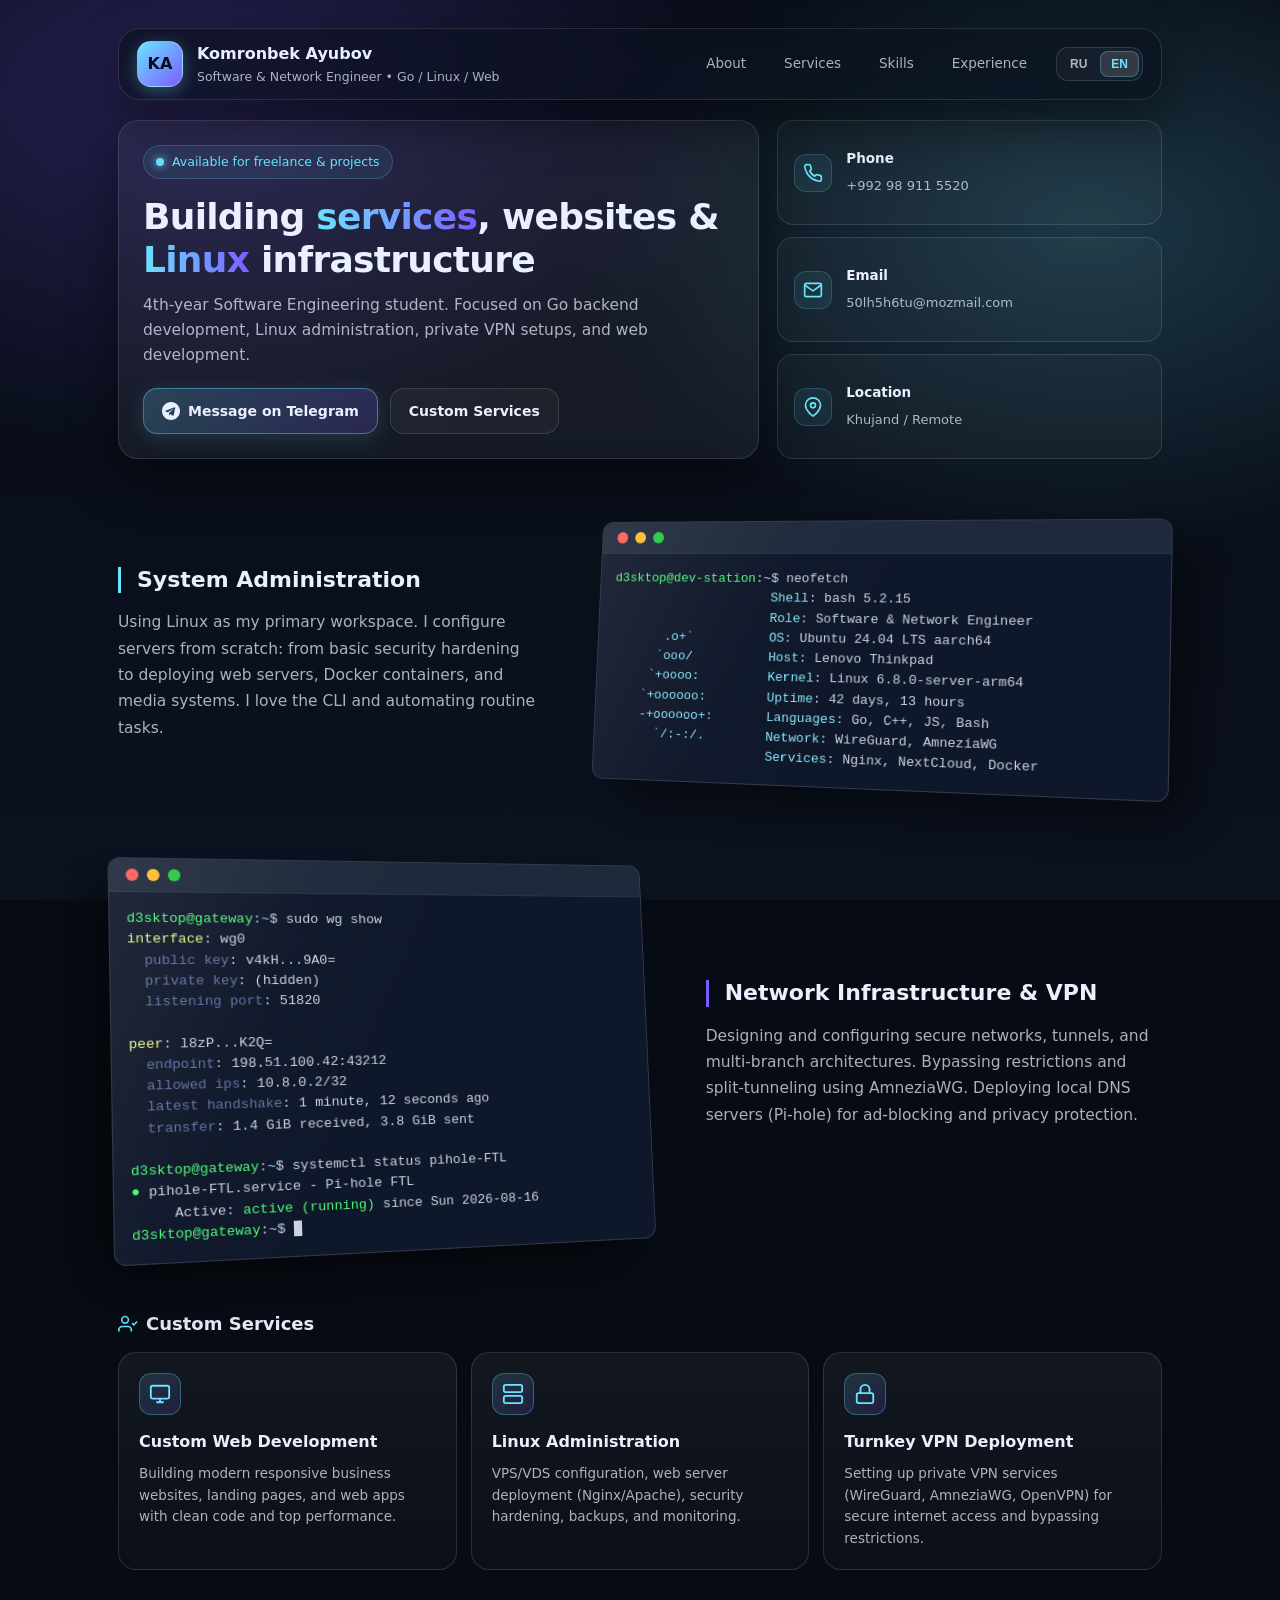
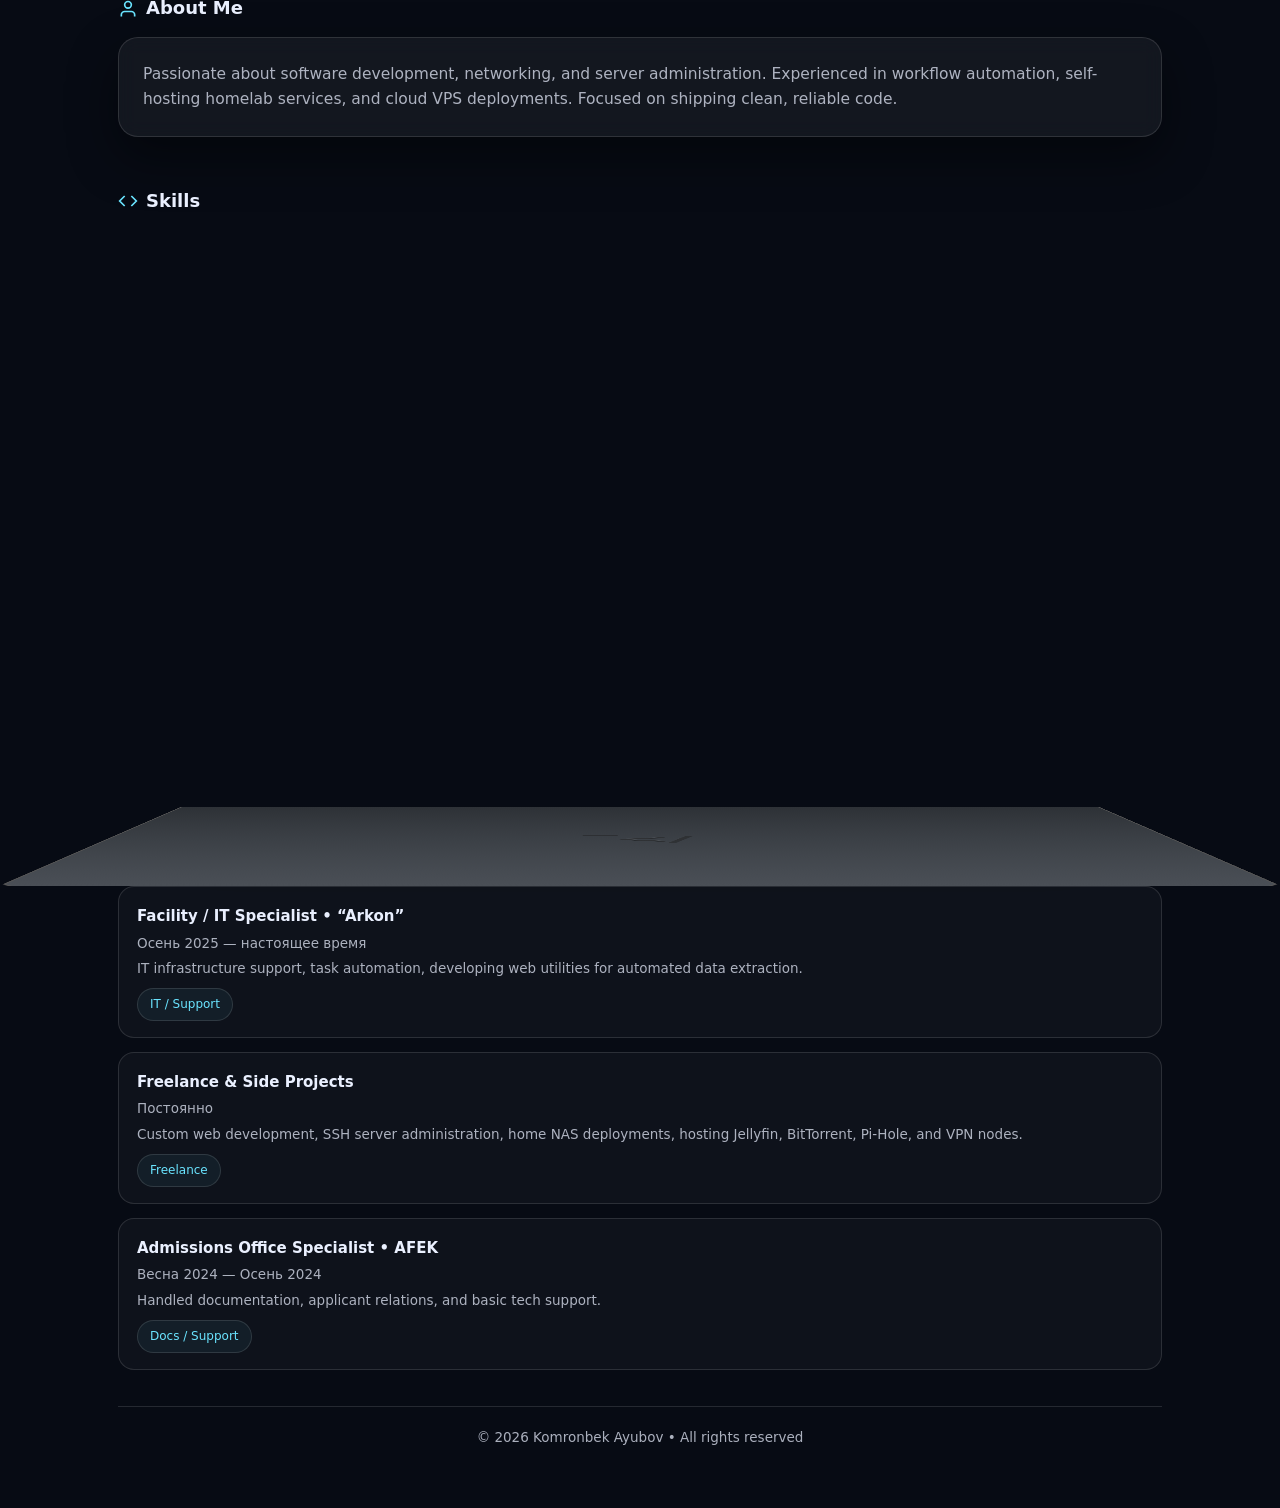
==== commit 5776fb6c: "Update index.html" ====
--- a/index.html
+++ b/index.html
@@ -152,7 +152,7 @@
       backdrop-filter: blur(10px);
       transition: border-color 0.3s ease, transform 0.3s ease;
     }
-    .card:hover { border-color: rgba(255, 255, 255, 0.2); }
+    .card:hover {   border-color: var(--brand); }
     
     .hero h2 { margin: 0 0 12px; font-size: 36px; letter-spacing: -0.02em; line-height: 1.2; }
     .grad {
@@ -203,7 +203,7 @@
       display: flex; align-items: center; gap: 14px;
       transition: all 0.25s ease;
     }
-    .pill:hover { background: rgba(255, 255, 255, 0.06); border-color: rgba(255, 255, 255, 0.2); }
+    .pill:hover { background: rgba(255, 255, 255, 0.06);   border-color: var(--brand); }
     .ico {
       width: 38px; height: 38px; border-radius: 12px;
       background: rgba(106, 228, 255, 0.08); border: 1px solid rgba(106, 228, 255, 0.2);
@@ -293,6 +293,8 @@
     .feature-row .term-card:hover {
       transform: rotateY(0deg) rotateX(0deg) rotateZ(0deg) translateY(-5px);
       box-shadow: 0 25px 50px rgba(0, 0, 0, 0.6);
+        border-color: var(--brand);
+
     }
     
     .term-header {
@@ -308,14 +310,15 @@
     .dot.yel { background: #ffbd2e; }
     .dot.grn { background: #27c93f; }
     
-    .term-body {
-      padding: 20px;
-      font-family: 'Fira Code', Consolas, 'Courier New', monospace;
-      font-size: 13.5px;
-      color: #cbd5e1;
-      line-height: 1.6;
-      overflow-x: auto;
-    }
+  
+.term-body {
+  padding: 16px;
+  font-family: 'Fira Code', Consolas, 'Courier New', monospace;
+  font-size: 13.5px; /* Дефолтный для ПК */
+  color: #cbd5e1;
+  line-height: 1.5;
+  overflow-x: auto;
+}
     .term-body pre { margin: 0; font-family: inherit; }
     
     .c-green { color: #50fa7b; }
@@ -340,8 +343,192 @@
         transform: rotateY(0deg) rotateX(0deg) rotateZ(0deg); 
         box-shadow: 0 20px 40px rgba(0,0,0,0.5);
       }
-      .term-body { font-size: 12px; padding: 16px; }
-    }
+      .term-body { font-size: 10.5px; /* Уменьшаем шрифт, чтобы строки не переносились раньше времени */
+    padding: 10px 12px; /* Убираем лишние отступы */}
+    }
+/* --- MACBOOK 3D SCROLL ANIMATION --- */
+/* --- DEVICE SCROLL ANIMATION (Ноутбук на ПК / Смартфон на мобилках) --- */
+.device-scene {
+  perspective: 2000px;
+  margin-top: 50px;
+  position: relative;
+}
+
+/* --- НОУТБУК (ПК ВЕРСИЯ) --- */
+.laptop-wrap {
+  position: relative;
+  max-width: 900px;
+  margin: 0 auto;
+  transform-style: preserve-3d;
+  transform: rotateX(8deg);
+}
+.laptop-lid {
+  width: 100%;
+  aspect-ratio: 16 / 10;
+  position: relative;
+  transform-style: preserve-3d;
+  transform-origin: bottom center;
+  transform: rotateX(-95deg); /* Закрыто по умолчанию */
+  z-index: 2;
+  will-change: transform;
+}
+.laptop-screen, .laptop-lid-back {
+  position: absolute;
+  inset: 0;
+  border-radius: 16px 16px 0 0;
+  backface-visibility: hidden;
+  -webkit-backface-visibility: hidden;
+}
+.laptop-screen {
+  background: #0f172a;
+  border: 12px solid #000;
+  border-bottom-width: 24px;
+  display: flex;
+  flex-direction: column;
+  overflow: hidden;
+  box-shadow: inset 0 0 20px rgba(0,0,0,0.8);
+}
+.device-content {
+  flex: 1;
+  background: var(--bg);
+  padding: 24px;
+  overflow-y: auto;
+}
+.device-content::-webkit-scrollbar { width: 6px; }
+.device-content::-webkit-scrollbar-thumb { background: var(--brand); border-radius: 4px; }
+
+.laptop-grid {
+  grid-template-columns: repeat(2, 1fr);
+  gap: 12px;
+}
+.laptop-grid .item {
+  padding: 14px;
+  background: rgba(255, 255, 255, 0.02);
+  border: 1px solid rgba(255, 255, 255, 0.08);
+}
+.laptop-bezel-bottom {
+  position: absolute;
+  bottom: -20px;
+  left: 0; right: 0;
+  text-align: center;
+  font-size: 10px;
+  color: #444;
+  letter-spacing: 2px;
+  font-weight: 600;
+  pointer-events: none;
+}
+.laptop-lid-back {
+  background: linear-gradient(to bottom, #4a4f56, #2d3136);
+  transform: rotateY(180deg);
+  border: 2px solid #555;
+  border-bottom: none;
+  display: flex;
+  align-items: center;
+  justify-content: center;
+}
+.mb-logo {
+  font-size: 60px;
+  font-weight: 900;
+  color: rgba(0, 0, 0, 0.4);
+  text-shadow: 0 1px 0 rgba(255,255,255,0.1);
+  letter-spacing: -4px;
+}
+.laptop-base {
+  width: 100%;
+  height: 16px;
+  background: linear-gradient(to right, #666, #999, #666);
+  border-radius: 0 0 20px 20px;
+  position: relative;
+  z-index: 1;
+  box-shadow: 0 30px 50px rgba(0,0,0,0.6), inset 0 2px 2px rgba(255,255,255,0.4);
+}
+.laptop-notch {
+  position: absolute;
+  top: 0; left: 50%;
+  transform: translateX(-50%);
+  width: 120px; height: 6px;
+  background: #444;
+  border-radius: 0 0 6px 6px;
+  box-shadow: inset 0 2px 4px rgba(0,0,0,0.6);
+}
+
+/* --- СМАРТФОН (МОБИЛЬНАЯ ВЕРСИЯ) --- */
+.phone-wrap {
+  max-width: 380px;
+  margin: 0 auto;
+  background: #1e293b;
+  border: 10px solid #111;
+  border-radius: 40px;
+  box-shadow: 0 25px 50px rgba(0,0,0,0.7), inset 0 0 15px rgba(255,255,255,0.05);
+  position: relative;
+  overflow: hidden;
+  /* Убрали opacity, transform и transition — теперь телефон статичен */
+}
+
+.phone-speaker {
+  width: 70px; height: 16px;
+  background: #000;
+  position: absolute;
+  top: 8px; left: 50%;
+  transform: translateX(-50%);
+  border-radius: 10px;
+  z-index: 10;
+}
+.phone-screen {
+  background: var(--bg);
+  max-height: 600px;
+  height: auto;           /* Высота подстраивается под контент */
+  min-height: 520px;      /* Сделайте телефон выше (было 520px) */
+  padding: 35px 12px 20px 12px;
+  overflow-y: auto;
+}
+.phone-screen::-webkit-scrollbar { width: 4px; }
+.phone-screen::-webkit-scrollbar-thumb { background: var(--brand); border-radius: 4px; }
+.phone-grid {
+  grid-template-columns: 1fr;
+  gap: 10px;
+}
+.phone-grid .item {
+  padding: 12px;
+  background: rgba(255, 255, 255, 0.03);
+}
+
+/* --- КОНТРАСТНЫЙ СТИЛЬ ДЛЯ СЕКЦИИ ОПЫТА --- */
+/* Стили для шапки карточки опыта */
+#work .grid .row {
+  display: flex;
+  flex-direction: column;
+  gap: 8px; /* Отступ между элементами внутри карточки */
+}
+
+/* Контейнер для заголовка и бейджа */
+.row-top {
+  display: flex;
+  justify-content: space-between;
+  align-items: flex-start;
+  gap: 12px;
+}
+
+/* Заголовок не будет сжиматься раньше времени */
+.row-top h3 {
+  margin: 0;
+  font-size: 18px;
+  line-height: 1.3;
+  flex: 1; /* Занимает всё доступное пространство */
+}
+
+/* Бейдж категории */
+.row-badge {
+  white-space: nowrap; /* Чтобы текст в теге не переносился */
+  padding: 4px 12px;
+  font-size: 12px;
+  border-radius: 20px;
+  /* ваши остальные стили бейджа */
+}
+#work .grid .row:hover {
+  border-color: var(--brand);
+  box-shadow: 0 15px 40px rgba(106, 228, 255, 0.15);
+}
 
     /* Sections */
     section { margin-top: 24px; }
@@ -363,7 +550,7 @@
     }
     .item:hover {
       background: rgba(255, 255, 255, 0.06);
-      border-color: var(--border-glow);
+      border-color: var(--brand);
       transform: translateY(-3px);
     }
     .item-header { display: flex; align-items: center; gap: 10px; margin-bottom: 10px; }
@@ -382,8 +569,8 @@
       transition: all 0.3s ease;
     }
     .service-card:hover {
-      border-color: rgba(106, 228, 255, 0.4);
-      box-shadow: 0 10px 30px rgba(0,0,0,0.4);
+      border-color: var(--brand);
+      
       transform: translateY(-4px);
     }
     .service-icon {
@@ -479,18 +666,18 @@
           </div>
           <div>
             <b data-i18n="phoneLabel">Телефон</b>
-            <span>+992 98 911 5520</span>
+            <span><a href="tel:+992989115520">+992 98 911 5520</a></span>
           </div>
         </div>
         <div class="pill">
           <div class="ico">
             <svg width="20" height="20" fill="none" stroke="currentColor" stroke-width="2" viewBox="0 0 24 24"><path d="M4 4h16c1.1 0 2 .9 2 2v12c0 1.1-.9 2-2 2H4c-1.1 0-2-.9-2-2V6c0-1.1.9-2 2-2z"/><polyline points="22,6 12,13 2,6"/></svg>
           </div>
-          <div>
+          <div><a href="mailto:50lh5h6tu@mozmail.com">
             <b data-i18n="emailLabel">Email</b>
             <span>50lh5h6tu@mozmail.com</span>
           </div>
-        </div>
+        </div></a>
         <div class="pill">
           <div class="ico">
             <svg width="20" height="20" fill="none" stroke="currentColor" stroke-width="2" viewBox="0 0 24 24"><path d="M21 10c0 7-9 13-9 13s-9-6-9-13a9 9 0 0 1 18 0z"/><circle cx="12" cy="10" r="3"/></svg>
@@ -625,57 +812,88 @@
         </p>
       </div>
     </section>
-
-    <section id="skills">
-      <div class="section-title">
-        <svg width="20" height="20" fill="none" stroke="var(--brand)" stroke-width="2" viewBox="0 0 24 24"><polyline points="16 18 22 12 16 6"/><polyline points="8 6 2 12 8 18"/></svg>
-        <span data-i18n="skillsTitle">Навыки</span>
-      </div>
-      <div class="grid">
+<section id="skills" class="device-scene">
+  <div class="section-title" style="margin-bottom: 25px;">
+    <svg width="20" height="20" fill="none" stroke="var(--brand)" stroke-width="2" viewBox="0 0 24 24"><polyline points="16 18 22 12 16 6"/><polyline points="8 6 2 12 8 18"/></svg>
+    <span data-i18n="skillsTitle">Навыки</span>
+  </div>
+
+  <!-- ДЛЯ ПК: Ноутбук с 3D крышкой -->
+  <div class="laptop-wrap" id="laptopWrap">
+    <div class="laptop-lid" id="laptopLid">
+      <div class="laptop-lid-back">
+        <div class="mb-logo">/>_</div>
+      </div>
+      <div class="laptop-screen">
+        <div class="device-content">
+          <div class="grid laptop-grid">
+            <div class="item">
+              <div class="item-header"><h3 data-i18n="skillGoTitle">Go (Golang)</h3></div>
+              <p data-i18n="skillGoDesc">Бэкенд-сервисы, REST API, CLI утилиты и параллельная обработка данных.</p>
+            </div>
+            <div class="item">
+              <div class="item-header"><h3 data-i18n="skillLinuxTitle">Linux & SysAdmin</h3></div>
+              <p data-i18n="skillLinuxDesc">Ubuntu Server, SSH, Systemd, Cron, Nginx, Docker, диагностика через CLI.</p>
+            </div>
+            <div class="item">
+              <div class="item-header"><h3 data-i18n="skillVpnTitle">VPN & Security</h3></div>
+              <p data-i18n="skillVpnDesc">WireGuard, AmneziaWG, OpenVPN, Pi-hole (DNS-фильтрация), роутинг.</p>
+            </div>
+            <div class="item">
+              <div class="item-header"><h3 data-i18n="skillJsTitle">JavaScript & Web</h3></div>
+              <p data-i18n="skillJsDesc">Адаптивная верстка, HTML5/CSS3, клиентская логика и интеграция API.</p>
+            </div>
+            <div class="item">
+              <div class="item-header"><h3 data-i18n="skillBashTitle">Bash & Automation</h3></div>
+              <p data-i18n="skillBashDesc">Написание скриптов автоматизации рутинных задач и бэкапов.</p>
+            </div>
+            <div class="item">
+              <div class="item-header"><h3 data-i18n="skillCppTitle">C++</h3></div>
+              <p data-i18n="skillCppDesc">Базовые алгоритмы, структуры данных, академические проекты.</p>
+            </div>
+          </div>
+        </div>
+        <div class="laptop-bezel-bottom">DevBook Pro</div>
+      </div>
+    </div>
+    <div class="laptop-base">
+      <div class="laptop-notch"></div>
+    </div>
+  </div>
+
+  <!-- ДЛЯ ТЕЛЕФОНОВ: Смартфон с вертикальным скроллом -->
+  <div class="phone-wrap" id="phoneWrap">
+    <div class="phone-speaker"></div>
+    <div class="phone-screen">
+      <div class="grid phone-grid">
         <div class="item">
-          <div class="item-header">
-            <h3 data-i18n="skillGoTitle">Go (Golang)</h3>
-          </div>
+          <div class="item-header"><h3 data-i18n="skillGoTitle">Go (Golang)</h3></div>
           <p data-i18n="skillGoDesc">Бэкенд-сервисы, REST API, CLI утилиты и параллельная обработка данных.</p>
         </div>
-
         <div class="item">
-          <div class="item-header">
-            <h3 data-i18n="skillLinuxTitle">Linux & SysAdmin</h3>
-          </div>
+          <div class="item-header"><h3 data-i18n="skillLinuxTitle">Linux & SysAdmin</h3></div>
           <p data-i18n="skillLinuxDesc">Ubuntu Server, SSH, Systemd, Cron, Nginx, Docker, диагностика через CLI.</p>
         </div>
-
         <div class="item">
-          <div class="item-header">
-            <h3 data-i18n="skillVpnTitle">VPN & Network Security</h3>
-          </div>
-          <p data-i18n="skillVpnDesc">WireGuard, AmneziaWG, OpenVPN, Pi-hole (DNS-фильтрация), роутинг и фаерволы.</p>
-        </div>
-
+          <div class="item-header"><h3 data-i18n="skillVpnTitle">VPN & Security</h3></div>
+          <p data-i18n="skillVpnDesc">WireGuard, AmneziaWG, OpenVPN, Pi-hole (DNS-фильтрация), роутинг.</p>
+        </div>
         <div class="item">
-          <div class="item-header">
-            <h3 data-i18n="skillJsTitle">JavaScript & Web</h3>
-          </div>
+          <div class="item-header"><h3 data-i18n="skillJsTitle">JavaScript & Web</h3></div>
           <p data-i18n="skillJsDesc">Адаптивная верстка, HTML5/CSS3, клиентская логика и интеграция API.</p>
         </div>
-
         <div class="item">
-          <div class="item-header">
-            <h3 data-i18n="skillBashTitle">Bash & Automation</h3>
-          </div>
+          <div class="item-header"><h3 data-i18n="skillBashTitle">Bash & Automation</h3></div>
           <p data-i18n="skillBashDesc">Написание скриптов автоматизации рутинных задач и бэкапов.</p>
         </div>
-
         <div class="item">
-          <div class="item-header">
-            <h3 data-i18n="skillCppTitle">C++</h3>
-          </div>
+          <div class="item-header"><h3 data-i18n="skillCppTitle">C++</h3></div>
           <p data-i18n="skillCppDesc">Базовые алгоритмы, структуры данных, академические проекты.</p>
         </div>
       </div>
-    </section>
-
+    </div>
+  </div>
+</section>
     <section id="work">
       <div class="section-title">
         <svg width="20" height="20" fill="none" stroke="var(--brand)" stroke-width="2" viewBox="0 0 24 24"><rect x="2" y="7" width="20" height="14" rx="2" ry="2"/><path d="M16 21V5a2 2 0 0 0-2-2h-4a2 2 0 0 0-2 2v16"/></svg>
@@ -909,6 +1127,48 @@
     });
   }
 
+// Анимация гаджетов при скролле (Ноутбук для ПК, Смартфон для мобильных)
+  const lid = document.getElementById('laptopLid');
+  const laptopWrap = document.getElementById('laptopWrap');
+  const phoneWrap = document.getElementById('phoneWrap');
+  const scene = document.getElementById('skills');
+
+  // Автоматически скрываем ненужный элемент в зависимости от ширины экрана
+  function checkDeviceMode() {
+    if (window.innerWidth <= 768) {
+      if (laptopWrap) laptopWrap.style.display = 'none';
+      if (phoneWrap) phoneWrap.style.display = 'block';
+    } else {
+      if (laptopWrap) laptopWrap.style.display = 'block';
+      if (phoneWrap) phoneWrap.style.display = 'none';
+    }
+  }
+
+function updateDeviceAnimation() {
+    if (!scene) return;
+    const rect = scene.getBoundingClientRect();
+    const windowHeight = window.innerHeight;
+    const progress = (windowHeight - rect.top) / (windowHeight * 0.75);
+    const clampedProgress = Math.max(0, Math.min(1, progress));
+
+    if (window.innerWidth > 768) {
+      // Логика открытия ноутбука на ПК остается прежней
+      if (lid) {
+        const angle = -95 + (clampedProgress * 95);
+        lid.style.transform = `rotateX(${angle}deg)`;
+      }
+    } 
+  }
+
+  window.addEventListener('resize', checkDeviceMode);
+  window.addEventListener('scroll', () => {
+    requestAnimationFrame(updateDeviceAnimation);
+  }, { passive: true });
+
+  // Инициализация при загрузке
+  checkDeviceMode();
+  updateDeviceAnimation();
+
   document.addEventListener('DOMContentLoaded', initLanguage);
 </script>
 </body>
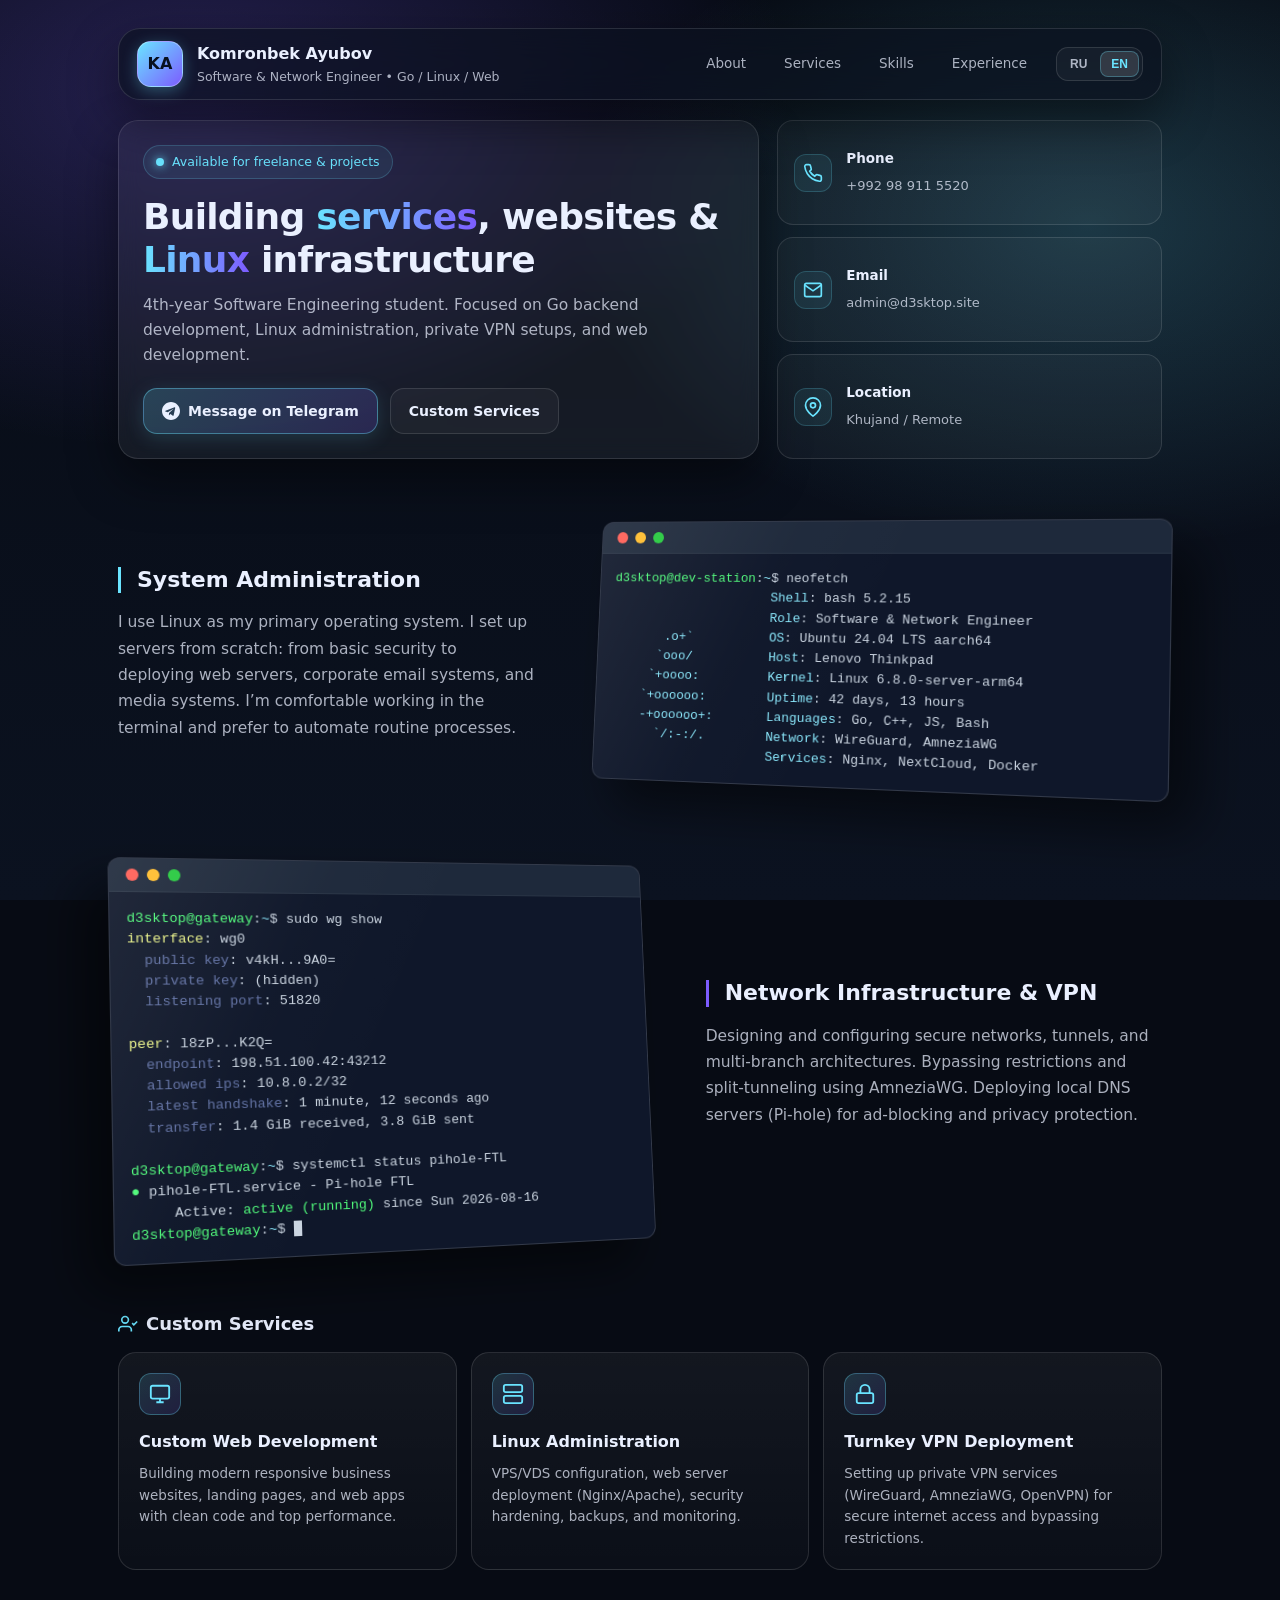
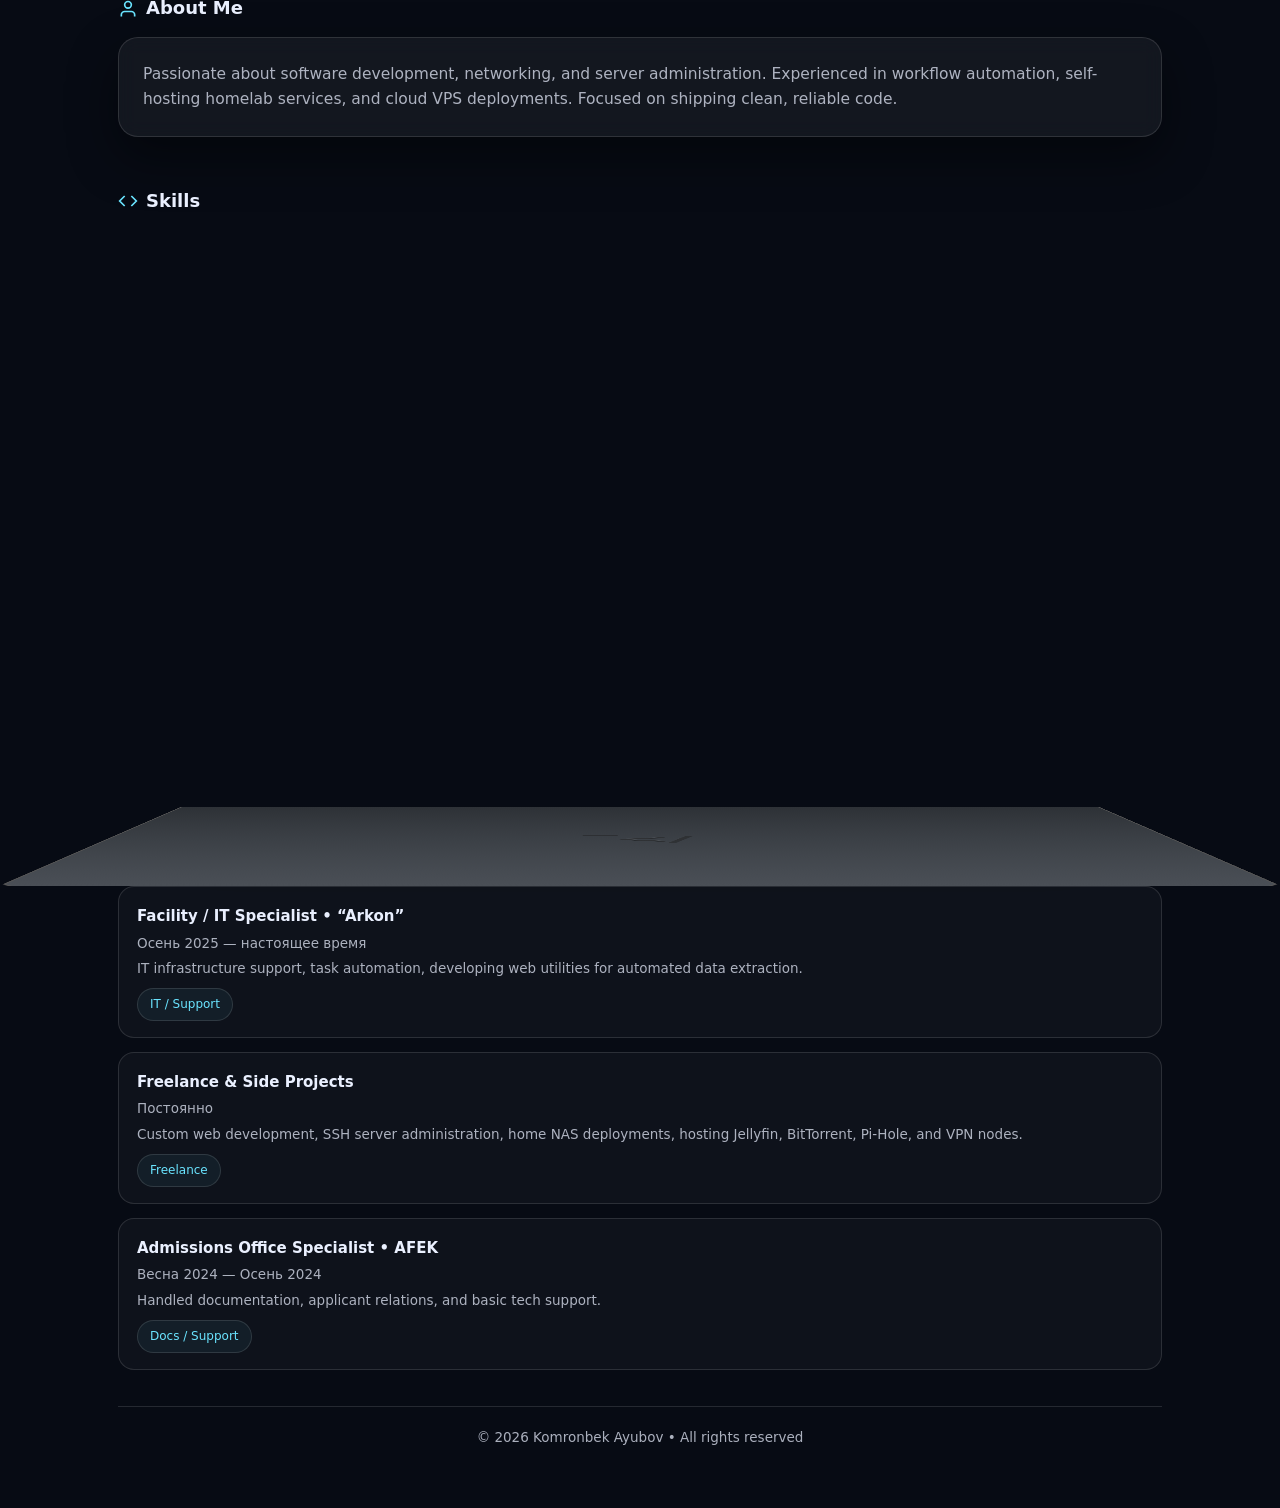
==== commit 7171bac3: "Add files via upload" ====
--- a/index.html
+++ b/index.html
@@ -3,7 +3,7 @@
 <head>
   <meta charset="utf-8" />
   <meta name="viewport" content="width=device-width, initial-scale=1" />
-  <title data-i18n="pageTitle">Сайт-Визитка — Комронбек Аюбов</title>
+  <title data-i18n="pageTitle">Комронбек Аюбов</title>
   <meta name="description" content="Визитка: контакты, навыки, администрирование Linux, разработка сайтов и VPN" />
   <link rel="icon" href="data:image/svg+xml,<svg xmlns='http://www.w3.org/2000/svg' viewBox='0 0 100 100'><rect width='100' height='100' rx='30' fill='%230b1220'/><text x='45%' y='40%' dominant-baseline='central' text-anchor='middle' fill='%236ae4ff' font-family='sans-serif' font-weight='800' font-size='45'>>_</text></svg>">
   
@@ -570,7 +570,7 @@
     }
     .service-card:hover {
       border-color: var(--brand);
-      
+      background: rgba(255, 255, 255, 0.06);
       transform: translateY(-4px);
     }
     .service-icon {
@@ -615,7 +615,7 @@
         <div class="avatar">KA</div>
         <div>
           <h1 data-i18n="nameTitle">Комронбек Аюбов</h1>
-          <p data-i18n="role">Software & Network Engineer • Go / Linux / Web</p>
+          <p data-i18n="role">Инженер-программист • Go / Linux / Web</p>
         </div>
       </div>
 
@@ -673,9 +673,9 @@
           <div class="ico">
             <svg width="20" height="20" fill="none" stroke="currentColor" stroke-width="2" viewBox="0 0 24 24"><path d="M4 4h16c1.1 0 2 .9 2 2v12c0 1.1-.9 2-2 2H4c-1.1 0-2-.9-2-2V6c0-1.1.9-2 2-2z"/><polyline points="22,6 12,13 2,6"/></svg>
           </div>
-          <div><a href="mailto:50lh5h6tu@mozmail.com">
+          <div><a href="mailto:admin@d3sktop.site">
             <b data-i18n="emailLabel">Email</b>
-            <span>50lh5h6tu@mozmail.com</span>
+            <span>admin@d3sktop.site</span>
           </div>
         </div></a>
         <div class="pill">
@@ -698,7 +698,7 @@
         <div class="feature-text">
           <div class="feature-title" data-i18n="feat1Title">Системное Администрирование</div>
           <div class="feature-desc" data-i18n="feat1Desc">
-            Использую Linux как основную рабочую среду. Настраиваю сервера с нуля: от базовой безопасности до развертывания веб-серверов, Docker-контейнеров и медиа-систем. Люблю консоль и автоматизацию рутинных процессов.
+            Использую Linux как основную рабочую среду. Настраиваю сервера с нуля: от базовой безопасности до развертывания веб-серверов, корпоративных почт и медиа-систем. Не боюсь работы в терминале и предпочитаю автоматизацию рутинных процессов.
           </div>
         </div>
         <div class="feature-visual">
@@ -939,9 +939,9 @@
 
   const i18n = {
     ru: {
-      pageTitle: "Сайт-Визитка — Комронбек Аюбов",
+      pageTitle: "Комронбек Аюбов",
       nameTitle: "Комронбек Аюбов",
-      role: "Software & Network Engineer • Go / Linux / Web",
+      role: "Инженер-программист • Go / Linux / Web",
       navAbout: "Обо мне",
       navServices: "Услуги",
       navSkills: "Навыки",
@@ -956,7 +956,7 @@
       locLabel: "Локация",
       locValue: "Худжанд / Удалённо",
       feat1Title: "Системное Администрирование",
-      feat1Desc: "Использую Linux как основную рабочую среду. Настраиваю сервера с нуля: от базовой безопасности до развертывания веб-серверов, Docker-контейнеров и медиа-систем. Люблю консоль и автоматизацию рутинных процессов.",
+      feat1Desc: "Использую Linux как основную рабочую среду. Настраиваю сервера с нуля: от базовой безопасности до развертывания веб-серверов, корпоративных почт и медиа-систем. Не боюсь работы в терминале и предпочитаю автоматизацию рутинных процессов.",
       feat2Title: "Сетевая Инфраструктура и VPN",
       feat2Desc: "Проектирование и настройка защищенных сетей, туннелей и мульти-бранч архитектур. Обход блокировок и split-туннелирование с использованием AmneziaWG. Развертывание локальных DNS серверов (Pi-hole) для блокировки рекламы и защиты приватности.",
       servicesTitle: "Услуги на заказ",
@@ -1011,7 +1011,7 @@
       locLabel: "Location",
       locValue: "Khujand / Remote",
       feat1Title: "System Administration",
-      feat1Desc: "Using Linux as my primary workspace. I configure servers from scratch: from basic security hardening to deploying web servers, Docker containers, and media systems. I love the CLI and automating routine tasks.",
+      feat1Desc: "I use Linux as my primary operating system. I set up servers from scratch: from basic security to deploying web servers, corporate email systems, and media systems. I’m comfortable working in the terminal and prefer to automate routine processes.",
       feat2Title: "Network Infrastructure & VPN",
       feat2Desc: "Designing and configuring secure networks, tunnels, and multi-branch architectures. Bypassing restrictions and split-tunneling using AmneziaWG. Deploying local DNS servers (Pi-hole) for ad-blocking and privacy protection.",
       servicesTitle: "Custom Services",
@@ -1148,7 +1148,7 @@
     if (!scene) return;
     const rect = scene.getBoundingClientRect();
     const windowHeight = window.innerHeight;
-    const progress = (windowHeight - rect.top) / (windowHeight * 0.75);
+    const progress = (windowHeight - rect.top) / (windowHeight * 0.9);
     const clampedProgress = Math.max(0, Math.min(1, progress));
 
     if (window.innerWidth > 768) {
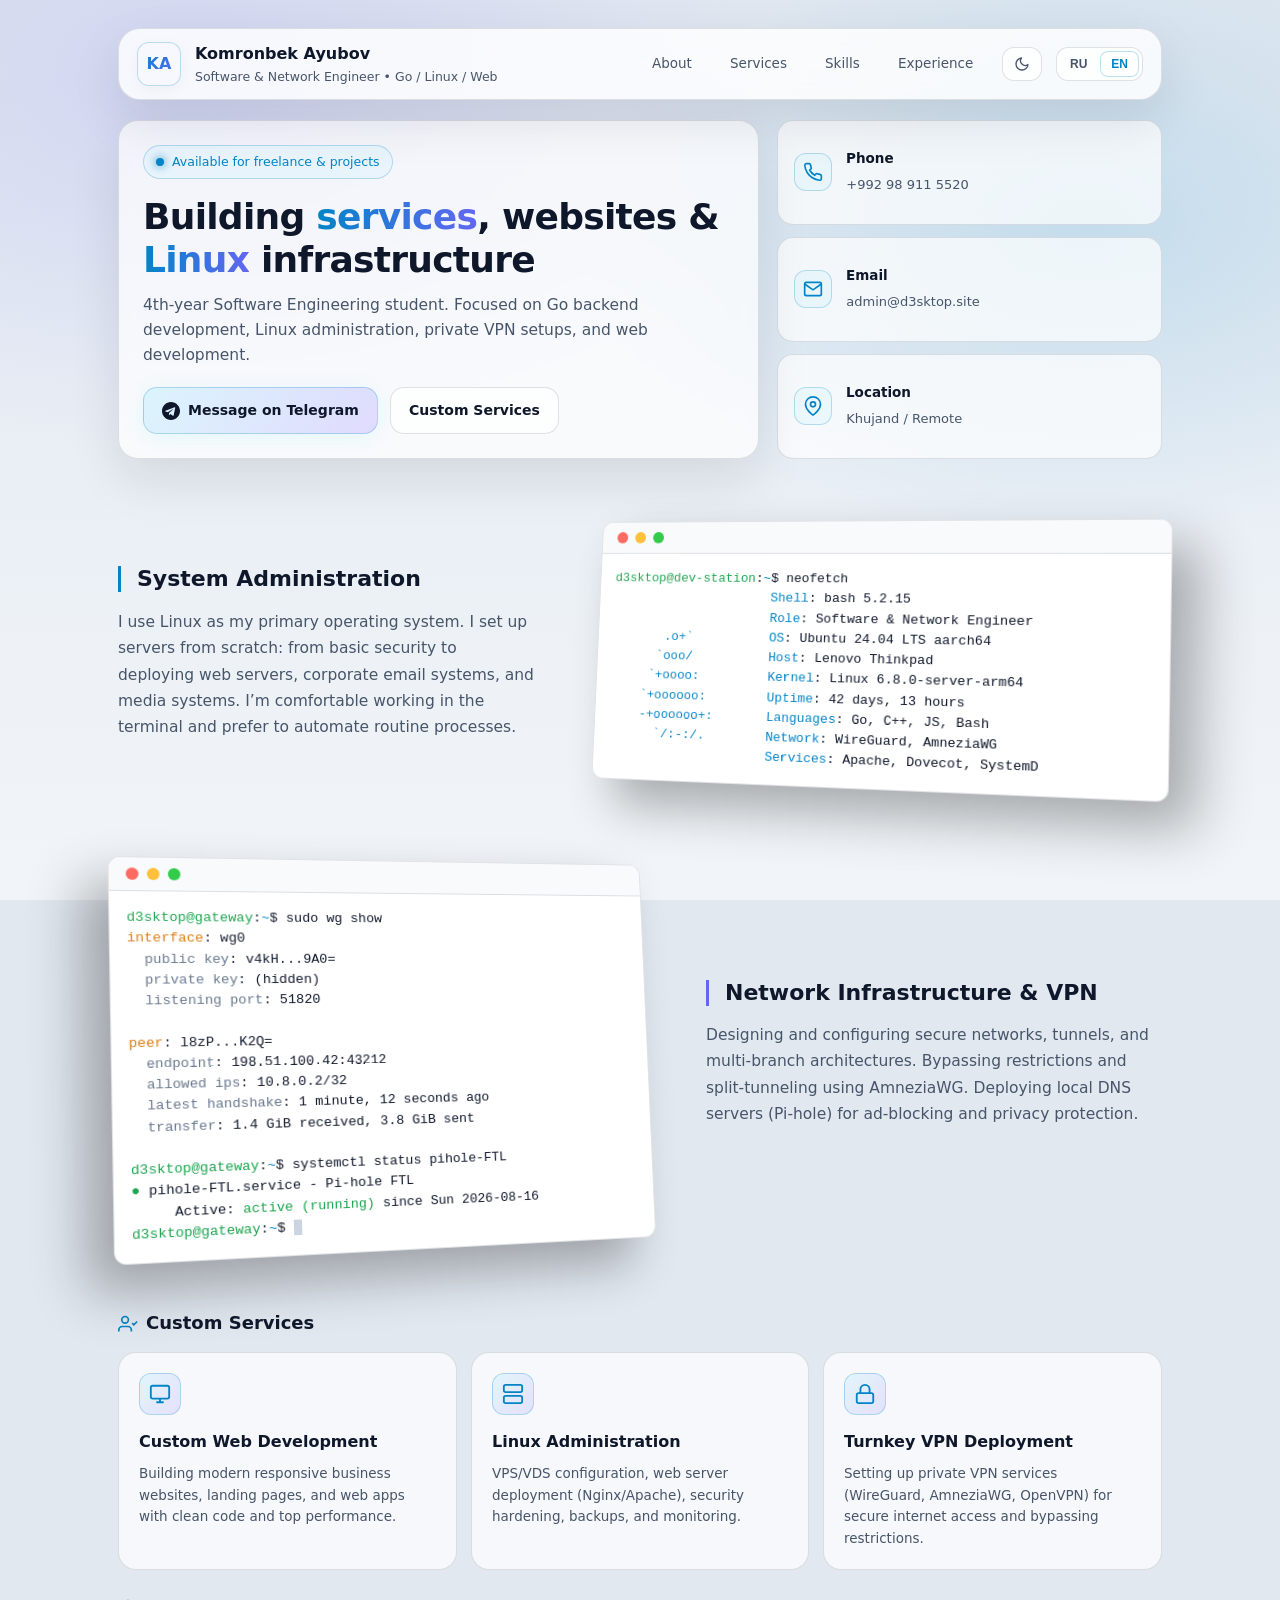
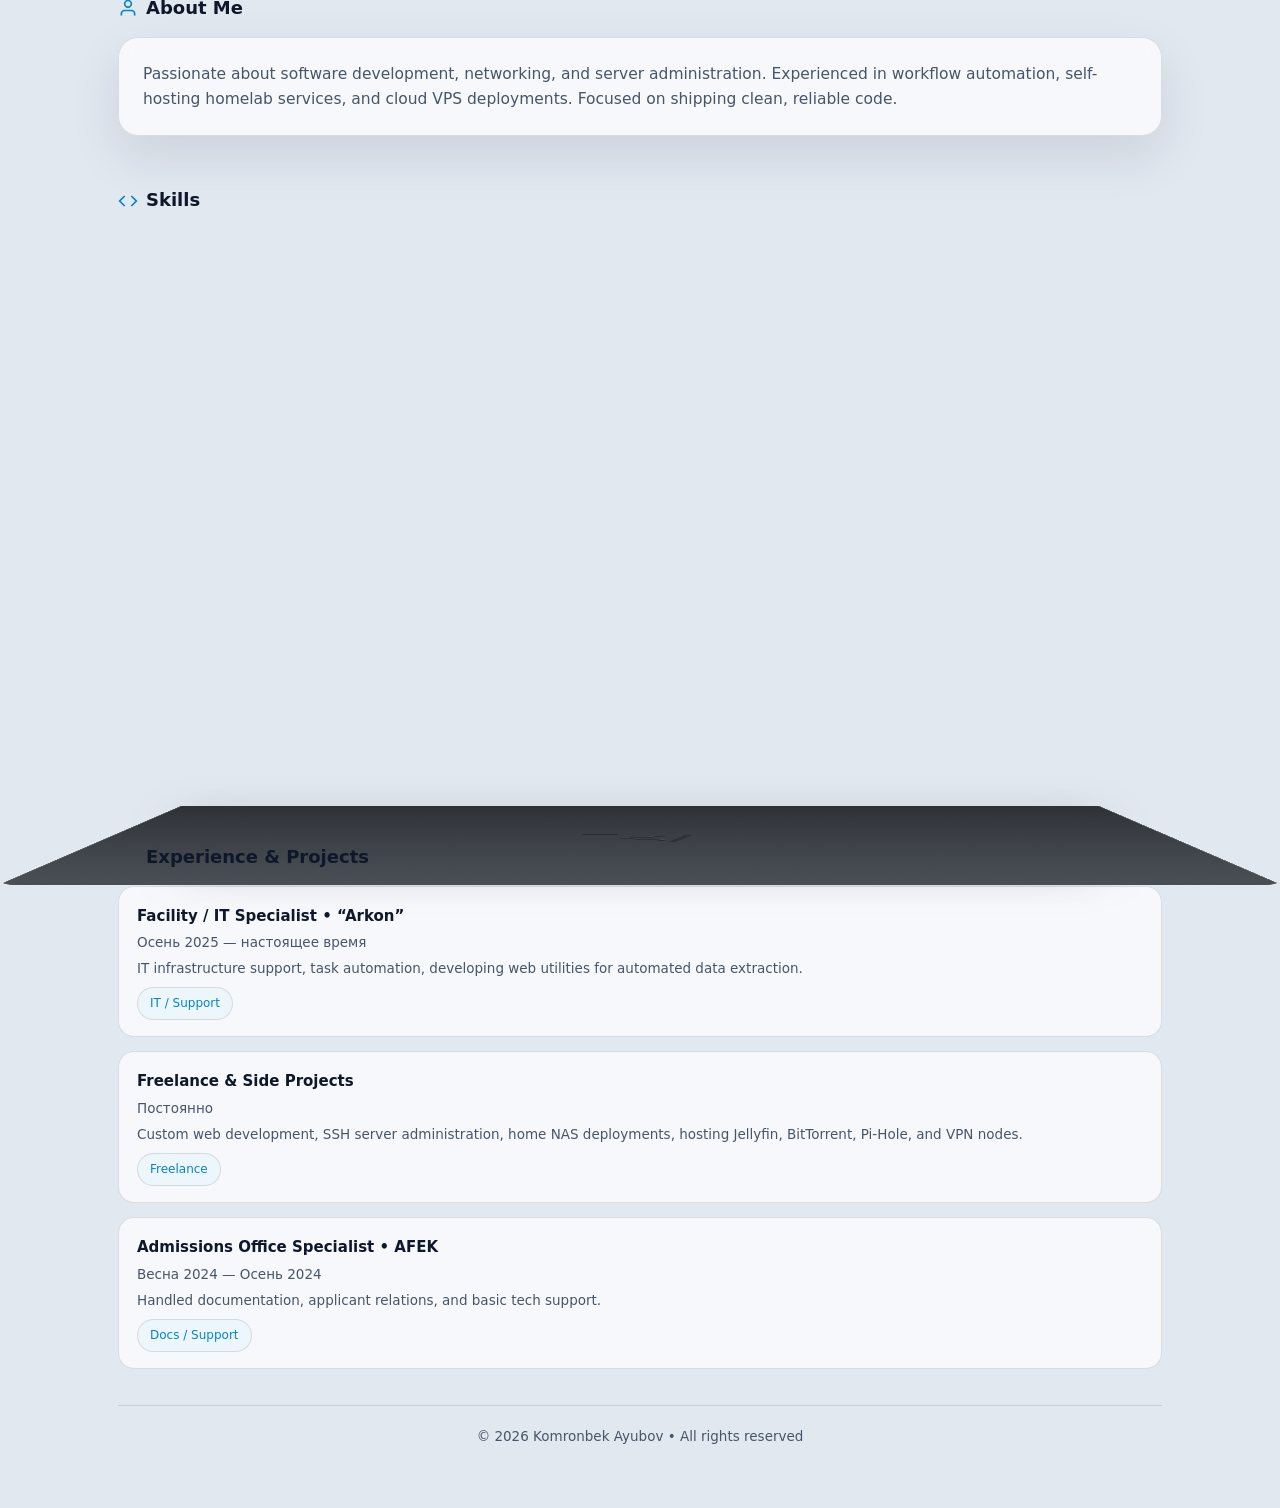
==== commit 14c26a48: "Add files via upload" ====
--- a/index.html
+++ b/index.html
@@ -5,607 +5,8 @@
   <meta name="viewport" content="width=device-width, initial-scale=1" />
   <title data-i18n="pageTitle">Комронбек Аюбов</title>
   <meta name="description" content="Визитка: контакты, навыки, администрирование Linux, разработка сайтов и VPN" />
+  <link rel="stylesheet" type="text/css" href="style.css">
   <link rel="icon" href="data:image/svg+xml,<svg xmlns='http://www.w3.org/2000/svg' viewBox='0 0 100 100'><rect width='100' height='100' rx='30' fill='%230b1220'/><text x='45%' y='40%' dominant-baseline='central' text-anchor='middle' fill='%236ae4ff' font-family='sans-serif' font-weight='800' font-size='45'>>_</text></svg>">
-  
-  <style>
-    :root {
-      --bg: #0b1220;
-      --card: rgba(255, 255, 255, 0.05);
-      --card-hover: rgba(255, 255, 255, 0.08);
-      --text: #eaf0ff;
-      --muted: rgba(234, 240, 255, 0.72);
-      --brand: #6ae4ff;
-      --brand2: #7c5cff;
-      --border: rgba(255, 255, 255, 0.12);
-      --border-glow: rgba(106, 228, 255, 0.35);
-      --shadow: 0 20px 50px rgba(0, 0, 0, 0.45);
-      --radius: 20px;
-      --max: 1080px;
-    }
-    
-    * { box-sizing: border-box; }
-    
-    body {
-      margin: 0;
-      font-family: ui-sans-serif, system-ui, -apple-system, Segoe UI, Roboto, Arial, sans-serif;
-      background-color: #070b14;
-      background-image: 
-        radial-gradient(1000px 600px at 15% 10%, rgba(124, 92, 255, 0.25), transparent 60%),
-        radial-gradient(800px 500px at 85% 25%, rgba(106, 228, 255, 0.2), transparent 65%),
-        linear-gradient(180deg, #070b14 0%, var(--bg) 100%);
-      color: var(--text);
-      line-height: 1.6;
-      min-height: 100vh;
-      background-attachment: fixed;
-    }
-
-    a { color: inherit; text-decoration: none; }
-    
-    .wrap { max-width: var(--max); margin: 0 auto; padding: 28px 18px 60px; }
-    
-    /* Header */
-    header {
-      display: flex; align-items: center; justify-content: space-between;
-      gap: 14px; padding: 12px 18px;
-      border: 1px solid var(--border);
-      background: rgba(11, 18, 32, 0.65);
-      border-radius: 22px;
-      box-shadow: var(--shadow);
-      position: sticky; top: 14px; z-index: 100;
-      backdrop-filter: blur(16px);
-      -webkit-backdrop-filter: blur(16px);
-    }
-    .brand { display: flex; align-items: center; gap: 14px; }
-    .avatar {
-      width: 46px; height: 46px; border-radius: 14px;
-      background: linear-gradient(135deg, var(--brand), var(--brand2));
-      display: grid; place-items: center;
-      font-weight: 800; color: #08101f;
-      border: 1px solid rgba(255, 255, 255, 0.3);
-      box-shadow: 0 4px 15px rgba(106, 228, 255, 0.3);
-    }
-    .brand h1 { font-size: 16px; margin: 0; font-weight: 700; }
-    .brand p { margin: 0; font-size: 12.5px; color: var(--muted); }
-    
-    .nav { display: flex; gap: 8px; flex-wrap: wrap; justify-content: flex-end; align-items: center; }
-    .nav a {
-      padding: 8px 14px;
-      border-radius: 12px;
-      border: 1px solid transparent;
-      color: var(--muted);
-      font-size: 13.5px;
-      font-weight: 500;
-      transition: all 0.25s ease;
-    }
-    .nav a:hover { border-color: var(--border); background: rgba(255, 255, 255, 0.06); color: var(--text); }
-
-    /* Hamburger */
-    .hamburger {
-      display: none; flex-direction: column; gap: 6px;
-      background: transparent; border: none; cursor: pointer; padding: 10px; border-radius: 8px;
-      margin-right: -4px;
-    }
-    .hamburger span {
-      width: 26px; height: 2px; background-color: #fff; border-radius: 2px; 
-      transition: all 0.4s cubic-bezier(0.68, -0.55, 0.265, 1.55);
-    }
-
-    @media (max-width: 768px) {
-      .hamburger { display: flex; z-index: 101; }
-      .nav {
-        position: fixed; top: 80px; left: 50%;
-        transform: translateX(-50%) translateY(-10px) scale(0.95);
-        width: min(340px, calc(100vw - 32px));
-        background: rgba(11, 18, 32, 0.98);
-        backdrop-filter: blur(25px);
-        -webkit-backdrop-filter: blur(25px);
-        border: 1px solid var(--border);
-        border-radius: 20px;
-        box-shadow: 0 25px 60px rgba(0, 0, 0, 0.7);
-        flex-direction: column; align-items: stretch;
-        padding: 20px; gap: 8px;
-        opacity: 0; visibility: hidden; pointer-events: none;
-        transition: all 0.3s cubic-bezier(0.34, 1.3, 0.64, 1);
-      }
-      .nav.active {
-        opacity: 1; visibility: visible; pointer-events: auto;
-        transform: translateX(-50%) translateY(0) scale(1);
-      }
-      .nav a { text-align: center; font-size: 15px; padding: 12px; background: rgba(255, 255, 255, 0.03); }
-      .lang-switcher { margin-left: 0; margin-top: 6px; justify-content: center; width: 100%; }
-      
-      .hamburger.active span:nth-child(1) { transform: translateY(8px) rotate(45deg); }
-      .hamburger.active span:nth-child(2) { opacity: 0; transform: scale(0); }
-      .hamburger.active span:nth-child(3) { transform: translateY(-8px) rotate(-45deg); }
-    }
-
-    /* Language Switcher */
-    .lang-switcher {
-      display: flex; align-items: center; gap: 3px;
-      background: rgba(255, 255, 255, 0.04); padding: 3px;
-      border-radius: 12px; border: 1px solid var(--border); margin-left: 6px;
-    }
-    .lang-btn {
-      background: transparent; border: none; color: var(--muted);
-      padding: 5px 10px; font-size: 12px; font-weight: 700;
-      border-radius: 8px; cursor: pointer; transition: all 0.2s;
-    }
-    .lang-btn:hover { color: var(--text); }
-    .lang-btn.active {
-      background: rgba(255, 255, 255, 0.12); color: var(--brand);
-      border: 1px solid rgba(106, 228, 255, 0.3);
-    }
-
-    /* Hero */
-    .hero {
-      display: grid; grid-template-columns: 1.25fr 0.75fr; gap: 18px;
-      align-items: stretch; margin-top: 20px;
-    }
-    @media (max-width: 900px) { .hero { grid-template-columns: 1fr; } }
-    
-    .card {
-      border: 1px solid var(--border);
-      background: var(--card);
-      border-radius: var(--radius);
-      padding: 24px;
-      box-shadow: var(--shadow);
-      backdrop-filter: blur(10px);
-      transition: border-color 0.3s ease, transform 0.3s ease;
-    }
-    .card:hover {   border-color: var(--brand); }
-    
-    .hero h2 { margin: 0 0 12px; font-size: 36px; letter-spacing: -0.02em; line-height: 1.2; }
-    .grad {
-      background: linear-gradient(90deg, var(--brand), var(--brand2));
-      -webkit-background-clip: text; background-clip: text; color: transparent;
-    }
-    .lead { margin: 0; color: var(--muted); font-size: 15.5px; }
-    
-    .status-badge {
-      display: inline-flex; align-items: center; gap: 8px;
-      padding: 6px 12px; border-radius: 99px;
-      background: rgba(106, 228, 255, 0.08); border: 1px solid rgba(106, 228, 255, 0.2);
-      font-size: 12.5px; color: var(--brand); margin-bottom: 16px; font-weight: 500;
-    }
-    .status-dot {
-      width: 8px; height: 8px; border-radius: 50%; background: #6ae4ff;
-      box-shadow: 0 0 10px #6ae4ff; animation: pulse 2s infinite;
-    }
-    @keyframes pulse {
-      0% { transform: scale(0.95); box-shadow: 0 0 0 0 rgba(106, 228, 255, 0.7); }
-      70% { transform: scale(1); box-shadow: 0 0 0 8px rgba(106, 228, 255, 0); }
-      100% { transform: scale(0.95); box-shadow: 0 0 0 0 rgba(106, 228, 255, 0); }
-    }
-
-    .cta { display: flex; gap: 12px; flex-wrap: wrap; margin-top: 20px; }
-    .btn {
-      display: inline-flex; align-items: center; gap: 8px;
-      padding: 11px 18px; border-radius: 14px;
-      border: 1px solid var(--border);
-      background: rgba(255, 255, 255, 0.04); color: var(--text);
-      font-weight: 600; font-size: 14px; transition: all 0.25s ease;
-    }
-    .btn:hover { transform: translateY(-2px); background: rgba(255, 255, 255, 0.08); border-color: rgba(255, 255, 255, 0.25); }
-    .btn.primary {
-      border-color: rgba(106, 228, 255, 0.4);
-      background: linear-gradient(135deg, rgba(106, 228, 255, 0.2), rgba(124, 92, 255, 0.2));
-      box-shadow: 0 4px 20px rgba(106, 228, 255, 0.15);
-    }
-    .btn.primary:hover {
-      box-shadow: 0 6px 25px rgba(106, 228, 255, 0.3);
-      border-color: var(--brand);
-    }
-
-    .meta { display: grid; gap: 12px; grid-template-columns: 1fr; }
-    .pill {
-      padding: 14px 16px; border-radius: 16px;
-      border: 1px solid var(--border); background: rgba(255, 255, 255, 0.03);
-      display: flex; align-items: center; gap: 14px;
-      transition: all 0.25s ease;
-    }
-    .pill:hover { background: rgba(255, 255, 255, 0.06);   border-color: var(--brand); }
-    .ico {
-      width: 38px; height: 38px; border-radius: 12px;
-      background: rgba(106, 228, 255, 0.08); border: 1px solid rgba(106, 228, 255, 0.2);
-      display: grid; place-items: center; color: var(--brand); flex: 0 0 auto;
-    }
-    .pill b { display: block; margin: 0 0 2px; font-size: 13.5px; }
-    .pill span { color: var(--muted); font-size: 13px; }
-
-    /* --- SIDE-BY-SIDE TERMINAL FEATURES --- */
-    .features-section {
-      display: flex;
-      flex-direction: column;
-      gap: 70px;
-      margin: 60px 0;
-    }
-    
-    .feature-row {
-      display: flex;
-      align-items: center;
-      gap: 40px;
-    }
-    
-    /* Шахматный порядок: Четные ряды переворачиваются */
-    .feature-row:nth-child(even) {
-      flex-direction: row-reverse; 
-    }
-    
-    .feature-text {
-      flex: 1;
-    }
-    
-    .feature-title {
-      font-size: 22px;
-      font-weight: 700;
-      color: var(--text);
-      margin-bottom: 16px;
-      padding-left: 16px;
-      border-left: 3px solid var(--brand);
-      line-height: 1.2;
-    }
-    
-    .feature-row:nth-child(even) .feature-title {
-      border-color: var(--brand2);
-    }
-    
-    .feature-desc {
-      color: var(--muted);
-      font-size: 15.5px;
-      line-height: 1.7;
-    }
-    
-    .feature-visual {
-      flex: 1.2;
-      perspective: 1200px;
-    }
-
-    .term-card {
-      background: #0f172a;
-      border: 1px solid rgba(255, 255, 255, 0.15);
-      border-radius: 12px;
-      padding: 0;
-      box-shadow: 0 20px 40px rgba(0, 0, 0, 0.4);
-      position: relative;
-      overflow: hidden;
-      transition: transform 0.6s cubic-bezier(0.2, 0.8, 0.2, 1), box-shadow 0.6s ease;
-    }
-    
-    .term-card::after {
-      content: "";
-      position: absolute;
-      top: 0; left: 0; right: 0; bottom: 0;
-      background: linear-gradient(115deg, rgba(255,255,255,0.08) 0%, rgba(255,255,255,0.01) 30%, transparent 50%);
-      pointer-events: none;
-    }
-
-    /* Наклоны карточек */
-    .feature-row:nth-child(odd) .term-card {
-      transform: rotateY(-12deg) rotateX(4deg) rotateZ(1deg);
-      box-shadow: 25px 25px 50px rgba(0, 0, 0, 0.5), inset 0 1px 0 rgba(255, 255, 255, 0.2);
-    }
-    
-    .feature-row:nth-child(even) .term-card {
-      transform: rotateY(12deg) rotateX(4deg) rotateZ(-1deg);
-      box-shadow: -25px 25px 50px rgba(0, 0, 0, 0.5), inset 0 1px 0 rgba(255, 255, 255, 0.2);
-    }
-
-    .feature-row .term-card:hover {
-      transform: rotateY(0deg) rotateX(0deg) rotateZ(0deg) translateY(-5px);
-      box-shadow: 0 25px 50px rgba(0, 0, 0, 0.6);
-        border-color: var(--brand);
-
-    }
-    
-    .term-header {
-      background: #1e293b;
-      padding: 10px 16px;
-      display: flex;
-      align-items: center;
-      gap: 8px;
-      border-bottom: 1px solid rgba(255,255,255,0.05);
-    }
-    .term-header .dot { width: 12px; height: 12px; border-radius: 50%; }
-    .dot.red { background: #ff5f56; }
-    .dot.yel { background: #ffbd2e; }
-    .dot.grn { background: #27c93f; }
-    
-  
-.term-body {
-  padding: 16px;
-  font-family: 'Fira Code', Consolas, 'Courier New', monospace;
-  font-size: 13.5px; /* Дефолтный для ПК */
-  color: #cbd5e1;
-  line-height: 1.5;
-  overflow-x: auto;
-}
-    .term-body pre { margin: 0; font-family: inherit; }
-    
-    .c-green { color: #50fa7b; }
-    .c-blue { color: #8be9fd; }
-    .c-pink { color: #ff79c6; }
-    .c-yellow { color: #f1fa8c; }
-    .c-white { color: #f8f8f2; }
-    .c-grey { color: #6272a4; }
-
-    @keyframes blink { 50% { border-color: transparent; } }
-
-    @media (max-width: 900px) {
-      .features-section { gap: 40px; margin: 40px 0; }
-      /* На мобильных устройствах всегда картинка сверху, текст снизу для всех рядов */
-      .feature-row, .feature-row:nth-child(even) {
-        flex-direction: column-reverse; 
-        gap: 24px;
-      }
-      .feature-visual { perspective: none; width: 100%; }
-      .feature-row:nth-child(odd) .term-card,
-      .feature-row:nth-child(even) .term-card { 
-        transform: rotateY(0deg) rotateX(0deg) rotateZ(0deg); 
-        box-shadow: 0 20px 40px rgba(0,0,0,0.5);
-      }
-      .term-body { font-size: 10.5px; /* Уменьшаем шрифт, чтобы строки не переносились раньше времени */
-    padding: 10px 12px; /* Убираем лишние отступы */}
-    }
-/* --- MACBOOK 3D SCROLL ANIMATION --- */
-/* --- DEVICE SCROLL ANIMATION (Ноутбук на ПК / Смартфон на мобилках) --- */
-.device-scene {
-  perspective: 2000px;
-  margin-top: 50px;
-  position: relative;
-}
-
-/* --- НОУТБУК (ПК ВЕРСИЯ) --- */
-.laptop-wrap {
-  position: relative;
-  max-width: 900px;
-  margin: 0 auto;
-  transform-style: preserve-3d;
-  transform: rotateX(8deg);
-}
-.laptop-lid {
-  width: 100%;
-  aspect-ratio: 16 / 10;
-  position: relative;
-  transform-style: preserve-3d;
-  transform-origin: bottom center;
-  transform: rotateX(-95deg); /* Закрыто по умолчанию */
-  z-index: 2;
-  will-change: transform;
-}
-.laptop-screen, .laptop-lid-back {
-  position: absolute;
-  inset: 0;
-  border-radius: 16px 16px 0 0;
-  backface-visibility: hidden;
-  -webkit-backface-visibility: hidden;
-}
-.laptop-screen {
-  background: #0f172a;
-  border: 12px solid #000;
-  border-bottom-width: 24px;
-  display: flex;
-  flex-direction: column;
-  overflow: hidden;
-  box-shadow: inset 0 0 20px rgba(0,0,0,0.8);
-}
-.device-content {
-  flex: 1;
-  background: var(--bg);
-  padding: 24px;
-  overflow-y: auto;
-}
-.device-content::-webkit-scrollbar { width: 6px; }
-.device-content::-webkit-scrollbar-thumb { background: var(--brand); border-radius: 4px; }
-
-.laptop-grid {
-  grid-template-columns: repeat(2, 1fr);
-  gap: 12px;
-}
-.laptop-grid .item {
-  padding: 14px;
-  background: rgba(255, 255, 255, 0.02);
-  border: 1px solid rgba(255, 255, 255, 0.08);
-}
-.laptop-bezel-bottom {
-  position: absolute;
-  bottom: -20px;
-  left: 0; right: 0;
-  text-align: center;
-  font-size: 10px;
-  color: #444;
-  letter-spacing: 2px;
-  font-weight: 600;
-  pointer-events: none;
-}
-.laptop-lid-back {
-  background: linear-gradient(to bottom, #4a4f56, #2d3136);
-  transform: rotateY(180deg);
-  border: 2px solid #555;
-  border-bottom: none;
-  display: flex;
-  align-items: center;
-  justify-content: center;
-}
-.mb-logo {
-  font-size: 60px;
-  font-weight: 900;
-  color: rgba(0, 0, 0, 0.4);
-  text-shadow: 0 1px 0 rgba(255,255,255,0.1);
-  letter-spacing: -4px;
-}
-.laptop-base {
-  width: 100%;
-  height: 16px;
-  background: linear-gradient(to right, #666, #999, #666);
-  border-radius: 0 0 20px 20px;
-  position: relative;
-  z-index: 1;
-  box-shadow: 0 30px 50px rgba(0,0,0,0.6), inset 0 2px 2px rgba(255,255,255,0.4);
-}
-.laptop-notch {
-  position: absolute;
-  top: 0; left: 50%;
-  transform: translateX(-50%);
-  width: 120px; height: 6px;
-  background: #444;
-  border-radius: 0 0 6px 6px;
-  box-shadow: inset 0 2px 4px rgba(0,0,0,0.6);
-}
-
-/* --- СМАРТФОН (МОБИЛЬНАЯ ВЕРСИЯ) --- */
-.phone-wrap {
-  max-width: 380px;
-  margin: 0 auto;
-  background: #1e293b;
-  border: 10px solid #111;
-  border-radius: 40px;
-  box-shadow: 0 25px 50px rgba(0,0,0,0.7), inset 0 0 15px rgba(255,255,255,0.05);
-  position: relative;
-  overflow: hidden;
-  /* Убрали opacity, transform и transition — теперь телефон статичен */
-}
-
-.phone-speaker {
-  width: 70px; height: 16px;
-  background: #000;
-  position: absolute;
-  top: 8px; left: 50%;
-  transform: translateX(-50%);
-  border-radius: 10px;
-  z-index: 10;
-}
-.phone-screen {
-  background: var(--bg);
-  max-height: 600px;
-  height: auto;           /* Высота подстраивается под контент */
-  min-height: 520px;      /* Сделайте телефон выше (было 520px) */
-  padding: 35px 12px 20px 12px;
-  overflow-y: auto;
-}
-.phone-screen::-webkit-scrollbar { width: 4px; }
-.phone-screen::-webkit-scrollbar-thumb { background: var(--brand); border-radius: 4px; }
-.phone-grid {
-  grid-template-columns: 1fr;
-  gap: 10px;
-}
-.phone-grid .item {
-  padding: 12px;
-  background: rgba(255, 255, 255, 0.03);
-}
-
-/* --- КОНТРАСТНЫЙ СТИЛЬ ДЛЯ СЕКЦИИ ОПЫТА --- */
-/* Стили для шапки карточки опыта */
-#work .grid .row {
-  display: flex;
-  flex-direction: column;
-  gap: 8px; /* Отступ между элементами внутри карточки */
-}
-
-/* Контейнер для заголовка и бейджа */
-.row-top {
-  display: flex;
-  justify-content: space-between;
-  align-items: flex-start;
-  gap: 12px;
-}
-
-/* Заголовок не будет сжиматься раньше времени */
-.row-top h3 {
-  margin: 0;
-  font-size: 18px;
-  line-height: 1.3;
-  flex: 1; /* Занимает всё доступное пространство */
-}
-
-/* Бейдж категории */
-.row-badge {
-  white-space: nowrap; /* Чтобы текст в теге не переносился */
-  padding: 4px 12px;
-  font-size: 12px;
-  border-radius: 20px;
-  /* ваши остальные стили бейджа */
-}
-#work .grid .row:hover {
-  border-color: var(--brand);
-  box-shadow: 0 15px 40px rgba(106, 228, 255, 0.15);
-}
-
-    /* Sections */
-    section { margin-top: 24px; }
-    .section-title {
-      font-size: 18px; font-weight: 700; margin: 0 0 14px;
-      color: var(--text); display: flex; align-items: center; gap: 8px;
-    }
-    
-    .grid { display: grid; grid-template-columns: repeat(3, 1fr); gap: 14px; }
-    @media (max-width: 900px) { .grid { grid-template-columns: repeat(2, 1fr); } }
-    @media (max-width: 600px) { .grid { grid-template-columns: 1fr; } }
-
-    .item {
-      border: 1px solid var(--border);
-      background: rgba(255, 255, 255, 0.03);
-      border-radius: 16px; padding: 18px;
-      transition: all 0.3s ease;
-      display: flex; flex-direction: column; justify-content: space-between;
-    }
-    .item:hover {
-      background: rgba(255, 255, 255, 0.06);
-      border-color: var(--brand);
-      transform: translateY(-3px);
-    }
-    .item-header { display: flex; align-items: center; gap: 10px; margin-bottom: 10px; }
-    .item h3 { margin: 0; font-size: 15px; font-weight: 600; }
-    .item p { margin: 0; color: var(--muted); font-size: 13.5px; }
-
-    /* Services Grid */
-    .services-grid { display: grid; grid-template-columns: repeat(3, 1fr); gap: 14px; }
-    @media (max-width: 900px) { .services-grid { grid-template-columns: 1fr; } }
-    
-    .service-card {
-      border: 1px solid var(--border);
-      background: linear-gradient(180deg, rgba(255,255,255,0.05) 0%, rgba(255,255,255,0.02) 100%);
-      border-radius: 18px; padding: 20px;
-      position: relative; overflow: hidden;
-      transition: all 0.3s ease;
-    }
-    .service-card:hover {
-      border-color: var(--brand);
-      background: rgba(255, 255, 255, 0.06);
-      transform: translateY(-4px);
-    }
-    .service-icon {
-      width: 42px; height: 42px; border-radius: 12px;
-      background: linear-gradient(135deg, rgba(106,228,255,0.15), rgba(124,92,255,0.15));
-      border: 1px solid rgba(106,228,255,0.3);
-      display: grid; place-items: center; color: var(--brand); margin-bottom: 14px;
-    }
-    .service-card h3 { margin: 0 0 8px; font-size: 16px; font-weight: 700; }
-    .service-card p { margin: 0; color: var(--muted); font-size: 13.5px; }
-
-    /* Work Rows */
-    .row {
-      display: flex; align-items: flex-start; justify-content: space-between; gap: 16px;
-      padding: 16px 18px; border-radius: 16px;
-      border: 1px solid var(--border); background: rgba(255, 255, 255, 0.03);
-      transition: all 0.25s ease;
-    }
-    .row:hover { background: rgba(255, 255, 255, 0.06); border-color: rgba(255, 255, 255, 0.2); }
-    .row b { font-size: 15px; color: var(--text); }
-    .row span { color: var(--muted); font-size: 13.5px; display: block; margin-top: 4px; }
-    
-    .tag {
-      font-size: 12px; padding: 6px 12px; border-radius: 999px;
-      border: 1px solid var(--border); color: var(--brand);
-      white-space: nowrap; background: rgba(106, 228, 255, 0.06);
-      align-self: flex-start; font-weight: 500;
-    }
-
-    footer {
-      margin-top: 36px; padding-top: 20px;
-      border-top: 1px solid var(--border);
-      color: var(--muted); text-align: center; font-size: 13.5px;
-    }
-  </style>
 </head>
 
 <body>
@@ -624,6 +25,26 @@
         <a href="#services" data-i18n="navServices">Услуги</a>
         <a href="#skills" data-i18n="navSkills">Навыки</a>
         <a href="#work" data-i18n="navWork">Опыт</a>
+
+        <div class="lang-switcher">
+          <button id="theme-toggle" class="theme-btn" aria-label="Переключить тему">
+            <svg class="icon-sun" viewBox="0 0 24 24" width="16" height="16" fill="none" stroke="currentColor" stroke-width="2" stroke-linecap="round" stroke-linejoin="round">
+              <circle cx="12" cy="12" r="5"></circle>
+              <line x1="12" y1="1" x2="12" y2="3"></line>
+              <line x1="12" y1="21" x2="12" y2="23"></line>
+              <line x1="4.22" y1="4.22" x2="5.64" y2="5.64"></line>
+              <line x1="18.36" y1="18.36" x2="19.78" y2="19.78"></line>
+              <line x1="1" y1="12" x2="3" y2="12"></line>
+              <line x1="21" y1="12" x2="23" y2="12"></line>
+              <line x1="4.22" y1="19.78" x2="5.64" y2="18.36"></line>
+              <line x1="18.36" y1="5.64" x2="19.78" y2="4.22"></line>
+            </svg>
+            <svg class="icon-moon" viewBox="0 0 24 24" width="16" height="16" fill="none" stroke="currentColor" stroke-width="2" stroke-linecap="round" stroke-linejoin="round">
+              <path d="M21 12.79A9 9 0 1 1 11.21 3 7 7 0 0 0 21 12.79z"></path>
+            </svg>
+          </button>
+        </div>
+
         <div class="lang-switcher">
           <button class="lang-btn" data-lang="ru">RU</button>
           <button class="lang-btn" data-lang="en">EN</button>
@@ -649,7 +70,7 @@
         </p>
 
         <div class="cta">
-          <a class="btn primary" target="_blank" href="https://t.me/amd_x86_64">
+          <a class="btn primary" target="_blank" rel="noopener noreferrer" href="https://t.me/amd_x86_64">
             <svg width="18" height="18" viewBox="0 0 24 24" fill="currentColor"><path d="M12 0C5.37 0 0 5.37 0 12s5.37 12 12 12 12-5.37 12-12S18.63 0 12 0zm5.56 8.16l-2.02 9.51c-.15.68-.55.84-1.12.52l-3.1-2.28-1.5 1.44c-.17.17-.31.31-.63.31l.22-3.16 5.76-5.2c.25-.22-.05-.34-.39-.12l-7.12 4.48-3.07-.96c-.67-.21-.68-.67.14-.99l12.01-4.63c.56-.2 1.05.13.82.93z"/></svg>
             <span data-i18n="tgBtn">Написать в Telegram</span>
           </a>
@@ -673,11 +94,11 @@
           <div class="ico">
             <svg width="20" height="20" fill="none" stroke="currentColor" stroke-width="2" viewBox="0 0 24 24"><path d="M4 4h16c1.1 0 2 .9 2 2v12c0 1.1-.9 2-2 2H4c-1.1 0-2-.9-2-2V6c0-1.1.9-2 2-2z"/><polyline points="22,6 12,13 2,6"/></svg>
           </div>
-          <div><a href="mailto:admin@d3sktop.site">
+          <div>
             <b data-i18n="emailLabel">Email</b>
-            <span>admin@d3sktop.site</span>
-          </div>
-        </div></a>
+            <span><a href="mailto:admin@d3sktop.site">admin@d3sktop.site</a></span>
+          </div>
+        </div>
         <div class="pill">
           <div class="ico">
             <svg width="20" height="20" fill="none" stroke="currentColor" stroke-width="2" viewBox="0 0 24 24"><path d="M21 10c0 7-9 13-9 13s-9-6-9-13a9 9 0 0 1 18 0z"/><circle cx="12" cy="10" r="3"/></svg>
@@ -690,10 +111,8 @@
       </div>
     </div>
 
-    <!-- 3D Terminal & Features Section (Side-by-side) -->
+    <!-- Features Section -->
     <div class="features-section">
-      
-      <!-- Feature 1: Текст слева -> Терминал справа -->
       <div class="feature-row">
         <div class="feature-text">
           <div class="feature-title" data-i18n="feat1Title">Системное Администрирование</div>
@@ -719,19 +138,18 @@
 <span class="c-blue">    `+oooooo:</span>        <span class="c-blue">Uptime</span>: 42 days, 13 hours
 <span class="c-blue">    -+oooooo+:</span>       <span class="c-blue">Languages</span>: Go, C++, JS, Bash
 <span class="c-blue">      `/:-:/.</span>        <span class="c-blue">Network</span>: WireGuard, AmneziaWG                  
-                     <span class="c-blue">Services</span>: Nginx, NextCloud, Docker
+                     <span class="c-blue">Services</span>: Apache, Dovecot, SystemD
 </pre>
             </div>
           </div>
         </div>
       </div>
 
-      <!-- Feature 2: Терминал слева -> Текст справа (благодаря :nth-child(even) + row-reverse) -->
       <div class="feature-row">
         <div class="feature-text">
           <div class="feature-title" data-i18n="feat2Title">Сетевая Инфраструктура и VPN</div>
           <div class="feature-desc" data-i18n="feat2Desc">
-            Проектирование и настройка защищенных сетей, туннелей и мульти-бранч архитектур. Обход блокировок и split-туннелирование с использованием AmneziaWG. Развертывание локальных DNS серверов (Pi-hole) для блокировки рекламы и защиты приватности.
+            Проектирование и настройка защищенных сетей, туннелей и мульти-бранч архитектур. Обход блокировок и split-туннелирование с использованием AmneziaWG. Развертывание локальных DNS серверов для блокировки рекламы и защиты приватности.
           </div>
         </div>
         <div class="feature-visual">
@@ -764,11 +182,9 @@
           </div>
         </div>
       </div>
-
     </div>
-    <!-- / End Features Section -->
-
-    <!-- Раздел Услуг -->
+
+    <!-- Услуги -->
     <section id="services">
       <div class="section-title">
         <svg width="20" height="20" fill="none" stroke="var(--brand)" stroke-width="2" viewBox="0 0 24 24"><path d="M16 21v-2a4 4 0 0 0-4-4H5a4 4 0 0 0-4 4v2"/><circle cx="8.5" cy="7" r="4"/><polyline points="17 11 19 13 23 9"/></svg>
@@ -801,6 +217,7 @@
       </div>
     </section>
 
+    <!-- Обо мне -->
     <section id="about">
       <div class="section-title">
         <svg width="20" height="20" fill="none" stroke="var(--brand)" stroke-width="2" viewBox="0 0 24 24"><path d="M20 21v-2a4 4 0 0 0-4-4H8a4 4 0 0 0-4 4v2"/><circle cx="12" cy="7" r="4"/></svg>
@@ -812,88 +229,42 @@
         </p>
       </div>
     </section>
-<section id="skills" class="device-scene">
-  <div class="section-title" style="margin-bottom: 25px;">
-    <svg width="20" height="20" fill="none" stroke="var(--brand)" stroke-width="2" viewBox="0 0 24 24"><polyline points="16 18 22 12 16 6"/><polyline points="8 6 2 12 8 18"/></svg>
-    <span data-i18n="skillsTitle">Навыки</span>
-  </div>
-
-  <!-- ДЛЯ ПК: Ноутбук с 3D крышкой -->
-  <div class="laptop-wrap" id="laptopWrap">
-    <div class="laptop-lid" id="laptopLid">
-      <div class="laptop-lid-back">
-        <div class="mb-logo">/>_</div>
-      </div>
-      <div class="laptop-screen">
-        <div class="device-content">
-          <div class="grid laptop-grid">
-            <div class="item">
-              <div class="item-header"><h3 data-i18n="skillGoTitle">Go (Golang)</h3></div>
-              <p data-i18n="skillGoDesc">Бэкенд-сервисы, REST API, CLI утилиты и параллельная обработка данных.</p>
+
+    <!-- Навыки -->
+    <section id="skills" class="device-scene">
+      <div class="section-title" style="margin-bottom: 25px;">
+        <svg width="20" height="20" fill="none" stroke="var(--brand)" stroke-width="2" viewBox="0 0 24 24"><polyline points="16 18 22 12 16 6"/><polyline points="8 6 2 12 8 18"/></svg>
+        <span data-i18n="skillsTitle">Навыки</span>
+      </div>
+
+      <!-- Ноутбук (ПК) -->
+      <div class="laptop-wrap" id="laptopWrap">
+        <div class="laptop-lid" id="laptopLid">
+          <div class="laptop-lid-back">
+            <div class="mb-logo">/>_</div>
+          </div>
+          <div class="laptop-screen">
+            <div class="device-content">
+              <div class="grid laptop-grid skills-container"></div>
             </div>
-            <div class="item">
-              <div class="item-header"><h3 data-i18n="skillLinuxTitle">Linux & SysAdmin</h3></div>
-              <p data-i18n="skillLinuxDesc">Ubuntu Server, SSH, Systemd, Cron, Nginx, Docker, диагностика через CLI.</p>
-            </div>
-            <div class="item">
-              <div class="item-header"><h3 data-i18n="skillVpnTitle">VPN & Security</h3></div>
-              <p data-i18n="skillVpnDesc">WireGuard, AmneziaWG, OpenVPN, Pi-hole (DNS-фильтрация), роутинг.</p>
-            </div>
-            <div class="item">
-              <div class="item-header"><h3 data-i18n="skillJsTitle">JavaScript & Web</h3></div>
-              <p data-i18n="skillJsDesc">Адаптивная верстка, HTML5/CSS3, клиентская логика и интеграция API.</p>
-            </div>
-            <div class="item">
-              <div class="item-header"><h3 data-i18n="skillBashTitle">Bash & Automation</h3></div>
-              <p data-i18n="skillBashDesc">Написание скриптов автоматизации рутинных задач и бэкапов.</p>
-            </div>
-            <div class="item">
-              <div class="item-header"><h3 data-i18n="skillCppTitle">C++</h3></div>
-              <p data-i18n="skillCppDesc">Базовые алгоритмы, структуры данных, академические проекты.</p>
-            </div>
-          </div>
-        </div>
-        <div class="laptop-bezel-bottom">DevBook Pro</div>
-      </div>
-    </div>
-    <div class="laptop-base">
-      <div class="laptop-notch"></div>
-    </div>
-  </div>
-
-  <!-- ДЛЯ ТЕЛЕФОНОВ: Смартфон с вертикальным скроллом -->
-  <div class="phone-wrap" id="phoneWrap">
-    <div class="phone-speaker"></div>
-    <div class="phone-screen">
-      <div class="grid phone-grid">
-        <div class="item">
-          <div class="item-header"><h3 data-i18n="skillGoTitle">Go (Golang)</h3></div>
-          <p data-i18n="skillGoDesc">Бэкенд-сервисы, REST API, CLI утилиты и параллельная обработка данных.</p>
-        </div>
-        <div class="item">
-          <div class="item-header"><h3 data-i18n="skillLinuxTitle">Linux & SysAdmin</h3></div>
-          <p data-i18n="skillLinuxDesc">Ubuntu Server, SSH, Systemd, Cron, Nginx, Docker, диагностика через CLI.</p>
-        </div>
-        <div class="item">
-          <div class="item-header"><h3 data-i18n="skillVpnTitle">VPN & Security</h3></div>
-          <p data-i18n="skillVpnDesc">WireGuard, AmneziaWG, OpenVPN, Pi-hole (DNS-фильтрация), роутинг.</p>
-        </div>
-        <div class="item">
-          <div class="item-header"><h3 data-i18n="skillJsTitle">JavaScript & Web</h3></div>
-          <p data-i18n="skillJsDesc">Адаптивная верстка, HTML5/CSS3, клиентская логика и интеграция API.</p>
-        </div>
-        <div class="item">
-          <div class="item-header"><h3 data-i18n="skillBashTitle">Bash & Automation</h3></div>
-          <p data-i18n="skillBashDesc">Написание скриптов автоматизации рутинных задач и бэкапов.</p>
-        </div>
-        <div class="item">
-          <div class="item-header"><h3 data-i18n="skillCppTitle">C++</h3></div>
-          <p data-i18n="skillCppDesc">Базовые алгоритмы, структуры данных, академические проекты.</p>
-        </div>
-      </div>
-    </div>
-  </div>
-</section>
+            <div class="laptop-bezel-bottom">DevBook Pro</div>
+          </div>
+        </div>
+        <div class="laptop-base">
+          <div class="laptop-notch"></div>
+        </div>
+      </div>
+
+      <!-- Смартфон (Мобильные) -->
+      <div class="phone-wrap" id="phoneWrap">
+        <div class="phone-speaker"></div>
+        <div class="phone-screen">
+          <div class="grid phone-grid skills-container"></div>
+        </div>
+      </div>
+    </section>
+
+    <!-- Опыт работы -->
     <section id="work">
       <div class="section-title">
         <svg width="20" height="20" fill="none" stroke="var(--brand)" stroke-width="2" viewBox="0 0 24 24"><rect x="2" y="7" width="20" height="14" rx="2" ry="2"/><path d="M16 21V5a2 2 0 0 0-2-2h-4a2 2 0 0 0-2 2v16"/></svg>
@@ -935,8 +306,7 @@
   </div>
 
 <script>
-  document.getElementById('y').textContent = new Date().getFullYear();
-
+  // Словарный запас для языков
   const i18n = {
     ru: {
       pageTitle: "Комронбек Аюбов",
@@ -971,13 +341,13 @@
       skillsTitle: "Навыки",
       skillGoTitle: "Go (Golang)",
       skillGoDesc: "Бэкенд-сервисы, REST API, CLI утилиты и параллельная обработка данных.",
-      skillLinuxTitle: "Linux & Системное Администрирование",
+      skillLinuxTitle: "Linux & SysAdmin",
       skillLinuxDesc: "Ubuntu Server, SSH, Systemd, Cron, Nginx, Docker, диагностика через CLI.",
-      skillVpnTitle: "VPN & Сетевая Безопасность",
+      skillVpnTitle: "VPN & Security",
       skillVpnDesc: "WireGuard, AmneziaWG, OpenVPN, Pi-hole (DNS-фильтрация), роутинг и фаерволы.",
       skillJsTitle: "JavaScript & Web",
       skillJsDesc: "Адаптивная верстка, HTML5/CSS3, клиентская логика и интеграция API.",
-      skillBashTitle: "Bash & Автоматизация",
+      skillBashTitle: "Bash & Automation",
       skillBashDesc: "Написание скриптов автоматизации рутинных задач и бэкапов.",
       skillCppTitle: "C++",
       skillCppDesc: "Базовые алгоритмы, структуры данных, академические проекты.",
@@ -1050,126 +420,159 @@
     }
   };
 
-  function setLanguage(lang) {
-    if (!i18n[lang]) return;
-
+  // Генерация динамической сетки навыков
+  const skillsData = [
+    { titleKey: 'skillGoTitle', descKey: 'skillGoDesc' },
+    { titleKey: 'skillLinuxTitle', descKey: 'skillLinuxDesc' },
+    { titleKey: 'skillVpnTitle', descKey: 'skillVpnDesc' },
+    { titleKey: 'skillJsTitle', descKey: 'skillJsDesc' },
+    { titleKey: 'skillBashTitle', descKey: 'skillBashDesc' },
+    { titleKey: 'skillCppTitle', descKey: 'skillCppDesc' }
+  ];
+
+  function renderSkills() {
+    const html = skillsData.map(s => `
+      <div class="item">
+        <div class="item-header"><h3 data-i18n="${s.titleKey}"></h3></div>
+        <p data-i18n="${s.descKey}"></p>
+      </div>
+    `).join('');
+
+    document.querySelectorAll('.skills-container').forEach(c => c.innerHTML = html);
+  }
+
+  // Управление локализацией
+function setLanguage(lang) {
+  if (!i18n[lang]) return;
+
+  const elements = document.querySelectorAll('[data-i18n]');
+
+  // 1. Запускаем анимацию исчезновения
+  elements.forEach(el => el.classList.add('i18n-animating'));
+
+  setTimeout(() => {
+    // 2. Меняем текст в момент полного размытия
     document.documentElement.lang = lang;
     localStorage.setItem('lang', lang);
 
-    if (i18n[lang].pageTitle) {
-      document.title = i18n[lang].pageTitle;
-    }
-
-    document.querySelectorAll('[data-i18n]').forEach(el => {
+    if (i18n[lang].pageTitle) document.title = i18n[lang].pageTitle;
+
+    elements.forEach(el => {
       const key = el.dataset.i18n;
-      if (i18n[lang][key]) {
-        if (key === 'heroTitle') {
-          el.innerHTML = i18n[lang][key];
-        } else {
-          el.textContent = i18n[lang][key];
-        }
+      const val = i18n[lang][key];
+      if (val) {
+        if (val.includes('<')) el.innerHTML = val;
+        else el.textContent = val;
       }
+      // 3. Возвращаем текст с плавным проявлением
+      el.classList.remove('i18n-animating');
     });
 
     document.querySelectorAll('.lang-btn').forEach(btn => {
       btn.classList.toggle('active', btn.dataset.lang === lang);
     });
-  }
+  }, 150); // Задержка равна половине длительности CSS-перехода
+}
 
   function initLanguage() {
     document.querySelectorAll('.lang-btn').forEach(btn => {
-      btn.addEventListener('click', () => {
-        const lang = btn.dataset.lang;
-        if (lang) setLanguage(lang);
-      });
+      btn.addEventListener('click', () => setLanguage(btn.dataset.lang));
     });
 
     const savedLang = localStorage.getItem('lang');
-    if (savedLang && (savedLang === 'ru' || savedLang === 'en')) {
+    if (savedLang && i18n[savedLang]) {
       setLanguage(savedLang);
       return;
     }
 
-    const sysLang = (navigator.language || navigator.userLanguage || '').toLowerCase();
-    const defaultLang = sysLang.startsWith('ru') ? 'ru' : 'en';
-    setLanguage(defaultLang);
+    const sysLang = (navigator.language || '').toLowerCase();
+    setLanguage(sysLang.startsWith('ru') ? 'ru' : 'en');
   }
 
-  // Mobile Menu Logic
-  const hamburger = document.getElementById('hamburger');
-  const navMenu = document.getElementById('navMenu');
-
-  if (hamburger && navMenu) {
-    // Toggle by button click
+  // Управление мобильным меню
+  function initMobileMenu() {
+    const hamburger = document.getElementById('hamburger');
+    const navMenu = document.getElementById('navMenu');
+
+    if (!hamburger || !navMenu) return;
+
+    const toggleMenu = (state) => {
+      const isActive = state !== undefined ? state : !navMenu.classList.contains('active');
+      hamburger.classList.toggle('active', isActive);
+      navMenu.classList.toggle('active', isActive);
+    };
+
     hamburger.addEventListener('click', (e) => {
-      e.stopPropagation(); // Предотвращаем срабатывание клика на документе
-      hamburger.classList.toggle('active');
-      navMenu.classList.toggle('active');
-    });
-
-    // Close on link click
+      e.stopPropagation();
+      toggleMenu();
+    });
+
     document.querySelectorAll('.nav a').forEach(link => {
-      link.addEventListener('click', () => {
-        hamburger.classList.remove('active');
-        navMenu.classList.remove('active');
-      });
-    });
-
-    // Close on outside click
+      link.addEventListener('click', () => toggleMenu(false));
+    });
+
     document.addEventListener('click', (e) => {
-      if (navMenu.classList.contains('active')) {
-        // Если клик был НЕ по меню и НЕ по кнопке гамбургера - закрываем
-        if (!navMenu.contains(e.target) && !hamburger.contains(e.target)) {
-          hamburger.classList.remove('active');
-          navMenu.classList.remove('active');
-        }
+      if (navMenu.classList.contains('active') && !navMenu.contains(e.target) && !hamburger.contains(e.target)) {
+        toggleMenu(false);
       }
     });
   }
 
-// Анимация гаджетов при скролле (Ноутбук для ПК, Смартфон для мобильных)
-  const lid = document.getElementById('laptopLid');
-  const laptopWrap = document.getElementById('laptopWrap');
-  const phoneWrap = document.getElementById('phoneWrap');
-  const scene = document.getElementById('skills');
-
-  // Автоматически скрываем ненужный элемент в зависимости от ширины экрана
-  function checkDeviceMode() {
-    if (window.innerWidth <= 768) {
-      if (laptopWrap) laptopWrap.style.display = 'none';
-      if (phoneWrap) phoneWrap.style.display = 'block';
-    } else {
-      if (laptopWrap) laptopWrap.style.display = 'block';
-      if (phoneWrap) phoneWrap.style.display = 'none';
+  // Анимация гаджета при скролле
+  function initDeviceAnimation() {
+    const lid = document.getElementById('laptopLid');
+    const laptopWrap = document.getElementById('laptopWrap');
+    const phoneWrap = document.getElementById('phoneWrap');
+    const scene = document.getElementById('skills');
+
+    const checkDeviceMode = () => {
+      const isMobile = window.innerWidth <= 768;
+      if (laptopWrap) laptopWrap.style.display = isMobile ? 'none' : 'block';
+      if (phoneWrap) phoneWrap.style.display = isMobile ? 'block' : 'none';
+    };
+
+    const updateDeviceAnimation = () => {
+      if (!scene || window.innerWidth <= 768 || !lid) return;
+      const rect = scene.getBoundingClientRect();
+      const progress = Math.max(0, Math.min(1, (window.innerHeight - rect.top) / (window.innerHeight * 0.9)));
+      lid.style.transform = `rotateX(${-95 + progress * 95}deg)`;
+    };
+
+    window.addEventListener('resize', checkDeviceMode);
+    window.addEventListener('scroll', () => requestAnimationFrame(updateDeviceAnimation), { passive: true });
+
+    checkDeviceMode();
+    updateDeviceAnimation();
+  }
+
+  // Управление темой оформления
+  function initTheme() {
+    const themeBtn = document.getElementById('theme-toggle');
+    const savedTheme = localStorage.getItem('theme');
+
+    if (savedTheme) {
+      document.documentElement.setAttribute('data-theme', savedTheme);
     }
+
+    themeBtn?.addEventListener('click', () => {
+      const currentTheme = document.documentElement.getAttribute('data-theme');
+      const isLight = currentTheme === 'light' || (!currentTheme && window.matchMedia('(prefers-color-scheme: light)').matches);
+      const newTheme = isLight ? 'dark' : 'light';
+
+      document.documentElement.setAttribute('data-theme', newTheme);
+      localStorage.setItem('theme', newTheme);
+    });
   }
 
-function updateDeviceAnimation() {
-    if (!scene) return;
-    const rect = scene.getBoundingClientRect();
-    const windowHeight = window.innerHeight;
-    const progress = (windowHeight - rect.top) / (windowHeight * 0.9);
-    const clampedProgress = Math.max(0, Math.min(1, progress));
-
-    if (window.innerWidth > 768) {
-      // Логика открытия ноутбука на ПК остается прежней
-      if (lid) {
-        const angle = -95 + (clampedProgress * 95);
-        lid.style.transform = `rotateX(${angle}deg)`;
-      }
-    } 
-  }
-
-  window.addEventListener('resize', checkDeviceMode);
-  window.addEventListener('scroll', () => {
-    requestAnimationFrame(updateDeviceAnimation);
-  }, { passive: true });
-
-  // Инициализация при загрузке
-  checkDeviceMode();
-  updateDeviceAnimation();
-
-  document.addEventListener('DOMContentLoaded', initLanguage);
+  // Инициализация после загрузки DOM
+  document.addEventListener('DOMContentLoaded', () => {
+    document.getElementById('y').textContent = new Date().getFullYear();
+    renderSkills();
+    initLanguage();
+    initMobileMenu();
+    initDeviceAnimation();
+    initTheme();
+  });
 </script>
 </body>
-</html>
+</html>
--- a/style.css
+++ b/style.css
@@ -0,0 +1,581 @@
+/* ==========================================================================
+   CSS Переменные и Темы
+   ========================================================================== */
+:root {
+  --bg: #0b1220;
+  --bg-base: #070b14;
+  --header-bg: rgba(11, 18, 32, 0.65);
+  --bg-grad-1: rgba(124, 92, 255, 0.25);
+  --bg-grad-2: rgba(106, 228, 255, 0.2);
+  --card: rgba(255, 255, 255, 0.05);
+  --card-hover: rgba(255, 255, 255, 0.08);
+  --text: #eaf0ff;
+  --muted: rgba(234, 240, 255, 0.72);
+  --brand: #6ae4ff;
+  --brand2: #7c5cff;
+  --border: rgba(255, 255, 255, 0.12);
+  --border-glow: rgba(106, 228, 255, 0.35);
+  --shadow: 0 20px 50px rgba(0, 0, 0, 0.45);
+  --radius: 20px;
+  --max: 1080px;
+
+  /* Переменные Терминала (Dark) */
+  --term-bg: #0f172a;
+  --term-header-bg: #1e293b;
+  --c-green: #50fa7b;
+  --c-blue: #8be9fd;
+  --c-pink: #ff79c6;
+  --c-yellow: #f1fa8c;
+  --c-white: #f8f8f2;
+  --c-grey: #6272a4;
+}
+
+/* Явное переключение на светлую тему через data-theme */
+:root[data-theme="light"] {
+  --bg: #f1f5f9;
+  --bg-base: #e2e8f0;
+  --header-bg: rgba(255, 255, 255, 0.82);
+  --card: rgba(255, 255, 255, 0.7);
+  --card-hover: rgba(255, 255, 255, 0.95);
+  --text: #0f172a;
+  --muted: #475569;
+  --brand: #0284c7;
+  --brand2: #6366f1;
+  --border: rgba(15, 23, 42, 0.12);
+  --border-glow: rgba(2, 132, 199, 0.25);
+  --shadow: 0 20px 50px rgba(15, 23, 42, 0.1);
+  --bg-grad-1: rgba(99, 102, 241, 0.15);
+  --bg-grad-2: rgba(2, 132, 199, 0.15);
+
+  /* Переменные Терминала (Light) */
+  --term-bg: #ffffff;
+  --term-header-bg: #f8fafc;
+  --c-green: #16a34a;
+  --c-blue: #0284c7;
+  --c-pink: #d946ef;
+  --c-yellow: #d97706;
+  --c-white: #0f172a;
+  --c-grey: #64748b;
+}
+
+/* Системная светлая тема (если пользователь не выбрал dark вручную) */
+@media (prefers-color-scheme: light) {
+  :root:not([data-theme="dark"]) {
+    --bg: #f1f5f9;
+    --bg-base: #e2e8f0;
+    --header-bg: rgba(255, 255, 255, 0.82);
+    --card: rgba(255, 255, 255, 0.7);
+    --card-hover: rgba(255, 255, 255, 0.95);
+    --text: #0f172a;
+    --muted: #475569;
+    --brand: #0284c7;
+    --brand2: #6366f1;
+    --border: rgba(15, 23, 42, 0.12);
+    --border-glow: rgba(2, 132, 199, 0.25);
+    --shadow: 0 20px 50px rgba(15, 23, 42, 0.1);
+    --bg-grad-1: rgba(99, 102, 241, 0.15);
+    --bg-grad-2: rgba(2, 132, 199, 0.15);
+
+    /* Переменные Терминала (Light) */
+    --term-bg: #ffffff;
+    --term-header-bg: #f8fafc;
+    --c-green: #16a34a;
+    --c-blue: #0284c7;
+    --c-pink: #d946ef;
+    --c-yellow: #d97706;
+    --c-white: #0f172a;
+    --c-grey: #64748b;
+  }
+}
+
+/* ==========================================================================
+   Базовые стили и Анимация перехода темы
+   ========================================================================== */
+* { box-sizing: border-box; transition: 0.5s}
+
+/* Плавный переход при смене темы для всех компонентов */
+body, header, .nav, .card, .term-card, .term-header, .term-body,
+.pill, .btn, .item, .service-card, .row, .lang-switcher, .phone-wrap {
+  transition: background-color 0.4s ease, 
+              border-color 0.4s ease, 
+              color 0.4s ease, 
+              box-shadow 0.4s ease;
+}
+
+body {
+  margin: 0;
+  font-family: ui-sans-serif, system-ui, -apple-system, Segoe UI, Roboto, Arial, sans-serif;
+  background-color: var(--bg-base);
+  background-image: 
+    radial-gradient(1000px 600px at 15% 10%, var(--bg-grad-1), transparent 60%),
+    radial-gradient(800px 500px at 85% 25%, var(--bg-grad-2), transparent 65%),
+    linear-gradient(180deg, var(--bg-base) 0%, var(--bg) 100%);
+  color: var(--text);
+  line-height: 1.6;
+  min-height: 100vh;
+  background-attachment: fixed;
+}
+
+a { color: inherit; text-decoration: none; }
+.wrap { max-width: var(--max); margin: 0 auto; padding: 28px 18px 60px; }
+
+/* ==========================================================================
+   Header & Навигация
+   ========================================================================== */
+header {
+  display: flex; align-items: center; justify-content: space-between;
+  gap: 14px; padding: 12px 18px;
+  border: 1px solid var(--border);
+  background: var(--header-bg);
+  border-radius: 22px;
+  box-shadow: var(--shadow);
+  position: sticky; top: 14px; z-index: 100;
+  backdrop-filter: blur(16px);
+  -webkit-backdrop-filter: blur(16px);
+}
+
+.brand { display: flex; align-items: center; gap: 14px; }
+.brand h1 { font-size: 16px; margin: 0; font-weight: 700; color: var(--text); }
+.brand p { margin: 0; font-size: 12.5px; color: var(--muted); }
+
+.avatar {
+  width: 44px; height: 44px;
+  width: 44px;
+  height: 44px;
+  aspect-ratio: 1 / 1; /* Гарантирует квадратные пропорции */
+  flex-shrink: 0;       /* Запрещает flex-родителю сжимать блок по ширине */
+  border-radius: 12px;
+  border: 1px solid var(--border-glow);
+  display: grid; place-items: center;
+  font-weight: 800; font-size: 16px;
+  box-shadow: 0 4px 15px rgba(0, 0, 0, 0.04);
+  background: linear-gradient(135deg, var(--brand), var(--brand2));
+  -webkit-background-clip: text;
+  background-clip: text;
+  color: transparent;
+}
+
+.nav { display: flex; gap: 8px; flex-wrap: wrap; justify-content: flex-end; align-items: center; }
+.nav a {
+  padding: 8px 14px;
+  border-radius: 12px;
+  border: 1px solid transparent;
+  color: var(--muted);
+  font-size: 13.5px; font-weight: 500;
+  transition: all 0.25s ease;
+}
+.nav a:hover { border-color: var(--border); background: var(--card-hover); color: var(--text); }
+
+/* Hamburger Menu */
+.hamburger {
+  display: none; flex-direction: column; gap: 6px;
+  background: transparent; border: none; cursor: pointer; padding: 10px; border-radius: 8px;
+  margin-right: -4px;
+}
+.hamburger span {
+  width: 26px; height: 2px; background-color: var(--text); border-radius: 2px; 
+  transition: all 0.4s cubic-bezier(0.68, -0.55, 0.265, 1.55);
+}
+
+@media (max-width: 768px) {
+  /* Форматирование кнопки темы внутри мобильного меню */
+  .theme-btn {
+    width: 100%;
+    padding: 12px 16px;
+    border-radius: 12px;
+    border: 1px solid var(--border);
+    background: var(--card);
+    display: flex;
+    align-items: center;
+    justify-content: center;
+    gap: 10px;
+    font-size: 14px;
+    font-weight: 600;
+  }
+
+  /* Отображение текста кнопки только на мобильных */
+  .theme-btn::after {
+    content: "Тёмная тема / Dark theme";
+  }
+
+  [data-theme="light"] .theme-btn::after {
+    content: "Светлая тема / Light theme";
+  }  
+  .hamburger { display: flex; z-index: 101; }
+  .nav {
+    background: rgba(255, 255, 255, 0.90);
+    backdrop-filter: blur(20px) saturate(180%);
+    -webkit-backdrop-filter: blur(20px) saturate(180%);
+    background: var(--header-bg);
+    position: fixed; top: 80px; left: 50%;
+    transform: translateX(-50%) translateY(-10px) scale(0.95);
+    width: min(340px, calc(100vw - 32px));
+    border: 1px solid var(--border);
+    border-radius: 20px;
+    box-shadow: var(--shadow);
+    flex-direction: column; align-items: stretch;
+    padding: 20px; gap: 8px;
+    opacity: 0; visibility: hidden; pointer-events: none;
+    transition: all 0.3s cubic-bezier(0.34, 1.3, 0.64, 1);
+  }
+  .nav.active {
+    opacity: 1; visibility: visible; pointer-events: auto;
+    transform: translateX(-50%) translateY(0) scale(1);
+  }
+  .nav a { text-align: center; font-size: 15px; padding: 12px; background: var(--card); }
+  .lang-switcher { margin-left: 0; margin-top: 6px; justify-content: center; width: 100%; }
+  
+  .hamburger.active span:nth-child(1) { transform: translateY(8px) rotate(45deg); }
+  .hamburger.active span:nth-child(2) { opacity: 0; transform: scale(0); }
+  .hamburger.active span:nth-child(3) { transform: translateY(-8px) rotate(-45deg); }
+}
+
+/* Language & Theme Switchers */
+.lang-switcher {
+  display: flex; align-items: center; gap: 3px;
+  background: var(--card); padding: 3px;
+  border-radius: 12px; border: 1px solid var(--border); margin-left: 6px;
+}
+.lang-btn {
+  background: transparent; border: none; color: var(--muted);
+  padding: 5px 10px; font-size: 12px; font-weight: 700;
+  border-radius: 8px; cursor: pointer; transition: all 0.2s;
+}
+.lang-btn:hover { color: var(--text); }
+.lang-btn.active {
+  background: var(--card-hover); color: var(--brand);
+  border: 1px solid var(--border-glow);
+}
+
+.theme-btn {
+  background: transparent; border: none; color: var(--muted);
+  padding: 5px 8px; border-radius: 8px; cursor: pointer;
+  display: flex; align-items: center; justify-content: center;
+  transition: all 0.2s ease;
+}
+.theme-btn:hover { color: var(--brand); background: var(--card-hover); }
+.theme-btn .icon-sun { display: none; }
+.theme-btn .icon-moon { display: block; }
+
+[data-theme="light"] .theme-btn .icon-sun { display: block; color: #f59e0b; }
+[data-theme="light"] .theme-btn .icon-moon { display: none; }
+:root[data-theme="dark"] .nav {
+  background: rgba(11, 18, 32, 0.90);
+}
+
+/* ==========================================================================
+   Hero Section
+   ========================================================================== */
+.hero {
+  display: grid; grid-template-columns: 1.25fr 0.75fr; gap: 18px;
+  align-items: stretch; margin-top: 20px;
+}
+@media (max-width: 900px) { .hero { grid-template-columns: 1fr; } }
+
+.card {
+  border: 1px solid var(--border);
+  background: var(--card);
+  border-radius: var(--radius);
+  padding: 24px;
+  box-shadow: var(--shadow);
+  backdrop-filter: blur(10px);
+}
+.card:hover { border-color: var(--brand); }
+
+.hero h2 { margin: 0 0 12px; font-size: 36px; letter-spacing: -0.02em; line-height: 1.2; color: var(--text); }
+.grad {
+  background: linear-gradient(90deg, var(--brand), var(--brand2));
+  -webkit-background-clip: text; background-clip: text; color: transparent;
+}
+.lead { margin: 0; color: var(--muted); font-size: 15.5px; }
+
+.status-badge {
+  display: inline-flex; align-items: center; gap: 8px;
+  padding: 6px 12px; border-radius: 99px;
+  background: rgba(106, 228, 255, 0.08); border: 1px solid var(--border-glow);
+  font-size: 12.5px; color: var(--brand); margin-bottom: 16px; font-weight: 500;
+}
+.status-dot {
+  width: 8px; height: 8px; border-radius: 50%; background: var(--brand);
+  box-shadow: 0 0 10px var(--brand); animation: pulse 2s infinite;
+}
+@keyframes pulse {
+  0%, 100% { transform: scale(0.95); box-shadow: 0 0 0 0 rgba(106, 228, 255, 0.7); }
+  70% { transform: scale(1); box-shadow: 0 0 0 8px rgba(106, 228, 255, 0); }
+}
+
+.cta { display: flex; gap: 12px; flex-wrap: wrap; margin-top: 20px; }
+.btn {
+  display: inline-flex; align-items: center; gap: 8px;
+  padding: 11px 18px; border-radius: 14px;
+  border: 1px solid var(--border);
+  background: var(--card); color: var(--text);
+  font-weight: 600; font-size: 14px; transition: all 0.25s ease;
+}
+.btn:hover { transform: translateY(-2px); background: var(--card-hover); border-color: var(--border-glow); }
+.btn.primary {
+  border-color: var(--border-glow);
+  background: linear-gradient(135deg, rgba(106, 228, 255, 0.2), rgba(124, 92, 255, 0.2));
+  box-shadow: 0 4px 20px rgba(106, 228, 255, 0.15);
+}
+.btn.primary:hover {
+  box-shadow: 0 6px 25px rgba(106, 228, 255, 0.3);
+  border-color: var(--brand);
+}
+
+.meta { display: grid; gap: 12px; grid-template-columns: 1fr; }
+.pill {
+  padding: 14px 16px; border-radius: 16px;
+  border: 1px solid var(--border); background: var(--card);
+  display: flex; align-items: center; gap: 14px;
+}
+.pill:hover { background: var(--card-hover); border-color: var(--brand); }
+.ico {
+  width: 38px; height: 38px; border-radius: 12px;
+  background: rgba(106, 228, 255, 0.08); border: 1px solid var(--border-glow);
+  display: grid; place-items: center; color: var(--brand); flex: 0 0 auto;
+}
+.pill b { display: block; margin: 0 0 2px; font-size: 13.5px; color: var(--text); }
+.pill span { color: var(--muted); font-size: 13px; }
+
+/* ==========================================================================
+   Terminal Features Section
+   ========================================================================== */
+.features-section { display: flex; flex-direction: column; gap: 70px; margin: 60px 0; }
+.feature-row { display: flex; align-items: center; gap: 40px; }
+.feature-row:nth-child(even) { flex-direction: row-reverse; }
+.feature-text { flex: 1; }
+
+.feature-title {
+  font-size: 22px; font-weight: 700; color: var(--text); margin-bottom: 16px;
+  padding-left: 16px; border-left: 3px solid var(--brand); line-height: 1.2;
+}
+.feature-row:nth-child(even) .feature-title { border-color: var(--brand2); }
+.feature-desc { color: var(--muted); font-size: 15.5px; line-height: 1.7; }
+.feature-visual { flex: 1.2; perspective: 1200px; }
+
+.term-card {
+  background: var(--term-bg);
+  border: 1px solid var(--border);
+  border-radius: 12px; padding: 0;
+  box-shadow: var(--shadow); position: relative; overflow: hidden;
+  transition: transform 0.6s cubic-bezier(0.2, 0.8, 0.2, 1), box-shadow 0.6s ease;
+}
+.term-card::after {
+  content: ""; position: absolute; inset: 0;
+  background: linear-gradient(115deg, rgba(255,255,255,0.08) 0%, rgba(255,255,255,0.01) 30%, transparent 50%);
+  pointer-events: none;
+}
+
+.feature-row:nth-child(odd) .term-card {
+  transform: rotateY(-12deg) rotateX(4deg) rotateZ(1deg);
+  box-shadow: 25px 25px 50px rgba(0, 0, 0, 0.3), inset 0 1px 0 rgba(255, 255, 255, 0.2);
+}
+.feature-row:nth-child(even) .term-card {
+  transform: rotateY(12deg) rotateX(4deg) rotateZ(-1deg);
+  box-shadow: -25px 25px 50px rgba(0, 0, 0, 0.3), inset 0 1px 0 rgba(255, 255, 255, 0.2);
+}
+.feature-row .term-card:hover {
+  transform: rotateY(0deg) rotateX(0deg) rotateZ(0deg) translateY(-5px);
+  box-shadow: 0 25px 50px rgba(0, 0, 0, 0.4); border-color: var(--brand);
+}
+
+.term-header {
+  background: var(--term-header-bg);
+  padding: 10px 16px; display: flex; align-items: center; gap: 8px;
+  border-bottom: 1px solid var(--border);
+}
+.term-header .dot { width: 12px; height: 12px; border-radius: 50%; }
+.dot.red { background: #ff5f56; }
+.dot.yel { background: #ffbd2e; }
+.dot.grn { background: #27c93f; }
+
+.term-body {
+  padding: 16px;
+  font-family: 'Fira Code', Consolas, 'Courier New', monospace;
+  font-size: 13.5px; line-height: 1.5; overflow-x: auto;
+}
+.term-body pre { margin: 0; font-family: inherit; }
+
+/* Подсветка синтаксиса через CSS переменные */
+.c-green  { color: var(--c-green); }
+.c-blue   { color: var(--c-blue); }
+.c-pink   { color: var(--c-pink); }
+.c-yellow { color: var(--c-yellow); }
+.c-white  { color: var(--c-white); }
+.c-grey   { color: var(--c-grey); }
+
+@media (max-width: 900px) {
+  .features-section { gap: 40px; margin: 40px 0; }
+  .feature-row, .feature-row:nth-child(even) { flex-direction: column-reverse; gap: 24px; }
+  .feature-visual { perspective: none; width: 100%; }
+  .feature-row:nth-child(odd) .term-card,
+  .feature-row:nth-child(even) .term-card { 
+    transform: none; box-shadow: 0 20px 40px rgba(0,0,0,0.3);
+  }
+  .term-body { font-size: 10.5px; padding: 10px 12px; }
+}
+
+/* ==========================================================================
+   3D Устройства (Ноутбук и Смартфон)
+   ========================================================================== */
+.device-scene { perspective: 2000px; margin-top: 50px; position: relative; }
+
+/* Laptop */
+.laptop-wrap {
+  position: relative; max-width: 900px; margin: 0 auto;
+  transform-style: preserve-3d; transform: rotateX(8deg);
+}
+.laptop-lid {
+  width: 100%; aspect-ratio: 16 / 10; position: relative;
+  transform-style: preserve-3d; transform-origin: bottom center;
+  transform: rotateX(-95deg); z-index: 2; will-change: transform;
+}
+.laptop-screen, .laptop-lid-back {
+  position: absolute; inset: 0; border-radius: 16px 16px 0 0;
+  backface-visibility: hidden; -webkit-backface-visibility: hidden;
+}
+.laptop-screen {
+  background: var(--bg);
+  border: 12px solid #000; border-bottom-width: 24px;
+  display: flex; flex-direction: column; overflow: hidden;
+  box-shadow: inset 0 0 20px rgba(0,0,0,0.8);
+}
+.device-content { flex: 1; background: var(--bg); padding: 24px; overflow-y: auto; }
+.device-content::-webkit-scrollbar { width: 6px; }
+.device-content::-webkit-scrollbar-thumb { background: var(--brand); border-radius: 4px; }
+
+.laptop-grid { grid-template-columns: repeat(2, 1fr); gap: 12px; }
+.laptop-grid .item { padding: 14px; background: var(--card); border: 1px solid var(--border); }
+.laptop-bezel-bottom {
+  position: absolute; bottom: -20px; left: 0; right: 0;
+  text-align: center; font-size: 10px; color: #444;
+  letter-spacing: 2px; font-weight: 600; pointer-events: none;
+}
+.laptop-lid-back {
+  background: linear-gradient(to bottom, #4a4f56, #2d3136);
+  transform: rotateY(180deg); border: 2px solid #555; border-bottom: none;
+  display: flex; align-items: center; justify-content: center;
+}
+.mb-logo {
+  font-size: 60px; font-weight: 900; color: rgba(0, 0, 0, 0.4);
+  text-shadow: 0 1px 0 rgba(255,255,255,0.1); letter-spacing: -4px;
+}
+.laptop-base {
+  width: 100%; height: 16px;
+  background: linear-gradient(to right, #666, #999, #666);
+  border-radius: 0 0 20px 20px; position: relative; z-index: 1;
+  box-shadow: 0 30px 50px rgba(0,0,0,0.6), inset 0 2px 2px rgba(255,255,255,0.4);
+}
+.laptop-notch {
+  position: absolute; top: 0; left: 50%; transform: translateX(-50%);
+  width: 120px; height: 6px; background: #444; border-radius: 0 0 6px 6px;
+  box-shadow: inset 0 2px 4px rgba(0,0,0,0.6);
+}
+
+/* Smartphone */
+.phone-wrap {
+  max-width: 380px; margin: 0 auto; background: #1e293b;
+  border: 10px solid #111; border-radius: 40px;
+  box-shadow: 0 25px 50px rgba(0,0,0,0.7), inset 0 0 15px rgba(255,255,255,0.05);
+  position: relative; overflow: hidden;
+}
+.phone-speaker {
+  width: 70px; height: 16px; background: #000; position: absolute;
+  top: 8px; left: 50%; transform: translateX(-50%); border-radius: 10px; z-index: 10;
+}
+.phone-screen {
+  background: var(--bg); max-height: 600px; height: auto; min-height: 520px;
+  padding: 35px 12px 20px 12px; overflow-y: auto;
+}
+.phone-screen::-webkit-scrollbar { width: 4px; }
+.phone-screen::-webkit-scrollbar-thumb { background: var(--brand); border-radius: 4px; }
+.phone-grid { grid-template-columns: 1fr; gap: 10px; }
+.phone-grid .item { padding: 12px; background: var(--card); }
+
+/* ==========================================================================
+   Секции, Сетка и Компоненты
+   ========================================================================== */
+section { margin-top: 24px; }
+.section-title {
+  font-size: 18px; font-weight: 700; margin: 0 0 14px;
+  color: var(--text); display: flex; align-items: center; gap: 8px;
+}
+
+.grid { display: grid; grid-template-columns: repeat(3, 1fr); gap: 14px; }
+@media (max-width: 900px) { .grid { grid-template-columns: repeat(2, 1fr); } }
+@media (max-width: 600px) { .grid { grid-template-columns: 1fr; } }
+
+.item {
+  border: 1px solid var(--border); background: var(--card);
+  border-radius: 16px; padding: 18px;
+  display: flex; flex-direction: column; justify-content: space-between;
+}
+.item:hover { background: var(--card-hover); border-color: var(--brand); transform: translateY(-3px); }
+.item-header { display: flex; align-items: center; gap: 10px; margin-bottom: 10px; }
+.item h3 { margin: 0; font-size: 15px; font-weight: 600; color: var(--text); }
+.item p { margin: 0; color: var(--muted); font-size: 13.5px; }
+
+/* Services Grid */
+.services-grid { display: grid; grid-template-columns: repeat(3, 1fr); gap: 14px; }
+@media (max-width: 900px) { .services-grid { grid-template-columns: 1fr; } }
+
+.service-card {
+  border: 1px solid var(--border); background: var(--card);
+  border-radius: 18px; padding: 20px; position: relative; overflow: hidden;
+  transition: 0.4s;
+}
+.service-card:hover { border-color: var(--brand); background: var(--card-hover); transform: translateY(-4px); }
+.service-icon {
+  width: 42px; height: 42px; border-radius: 12px;
+  background: linear-gradient(135deg, rgba(106,228,255,0.15), rgba(124,92,255,0.15));
+  border: 1px solid var(--border-glow); display: grid; place-items: center;
+  color: var(--brand); margin-bottom: 14px;
+}
+.service-card h3 { margin: 0 0 8px; font-size: 16px; font-weight: 700; color: var(--text); }
+.service-card p { margin: 0; color: var(--muted); font-size: 13.5px; }
+
+/* Work Rows & Cards */
+#work .grid .row { display: flex; flex-direction: column; gap: 8px; }
+#work .grid .row:hover { border-color: var(--brand); box-shadow: var(--shadow); }
+
+.row-top { display: flex; justify-content: space-between; align-items: flex-start; gap: 12px; }
+.row-top h3 { margin: 0; font-size: 18px; line-height: 1.3; flex: 1; color: var(--text); }
+.row-badge { white-space: nowrap; padding: 4px 12px; font-size: 12px; border-radius: 20px; }
+
+.row {
+  display: flex; align-items: flex-start; justify-content: space-between; gap: 16px;
+  padding: 16px 18px; border-radius: 16px;
+  border: 1px solid var(--border); background: var(--card);
+}
+.row:hover { background: var(--card-hover); border-color: var(--brand); }
+.row b { font-size: 15px; color: var(--text); }
+.row span { color: var(--muted); font-size: 13.5px; display: block; margin-top: 4px; }
+
+.tag {
+  font-size: 12px; padding: 6px 12px; border-radius: 999px;
+  border: 1px solid var(--border); color: var(--brand); white-space: nowrap;
+  background: rgba(106, 228, 255, 0.06); align-self: flex-start; font-weight: 500;
+}
+
+/* Footer */
+footer {
+  margin-top: 36px; padding-top: 20px; border-top: 1px solid var(--border);
+  color: var(--muted); text-align: center; font-size: 13.5px;
+}
+
+
+/* Плавность изменения параметров */
+[data-i18n] {
+  transition: filter 0.25s cubic-bezier(0.4, 0, 0.2, 1),
+              opacity 0.25s cubic-bezier(0.4, 0, 0.2, 1),
+              transform 0.25s cubic-bezier(0.4, 0, 0.2, 1);
+  will-change: filter, opacity, transform;
+}
+
+/* Состояние в момент смены языка */
+.i18n-animating {
+  opacity: 0.2;
+  filter: blur(6px);
+  transform: translateY(-2px) scale(0.98);
+}
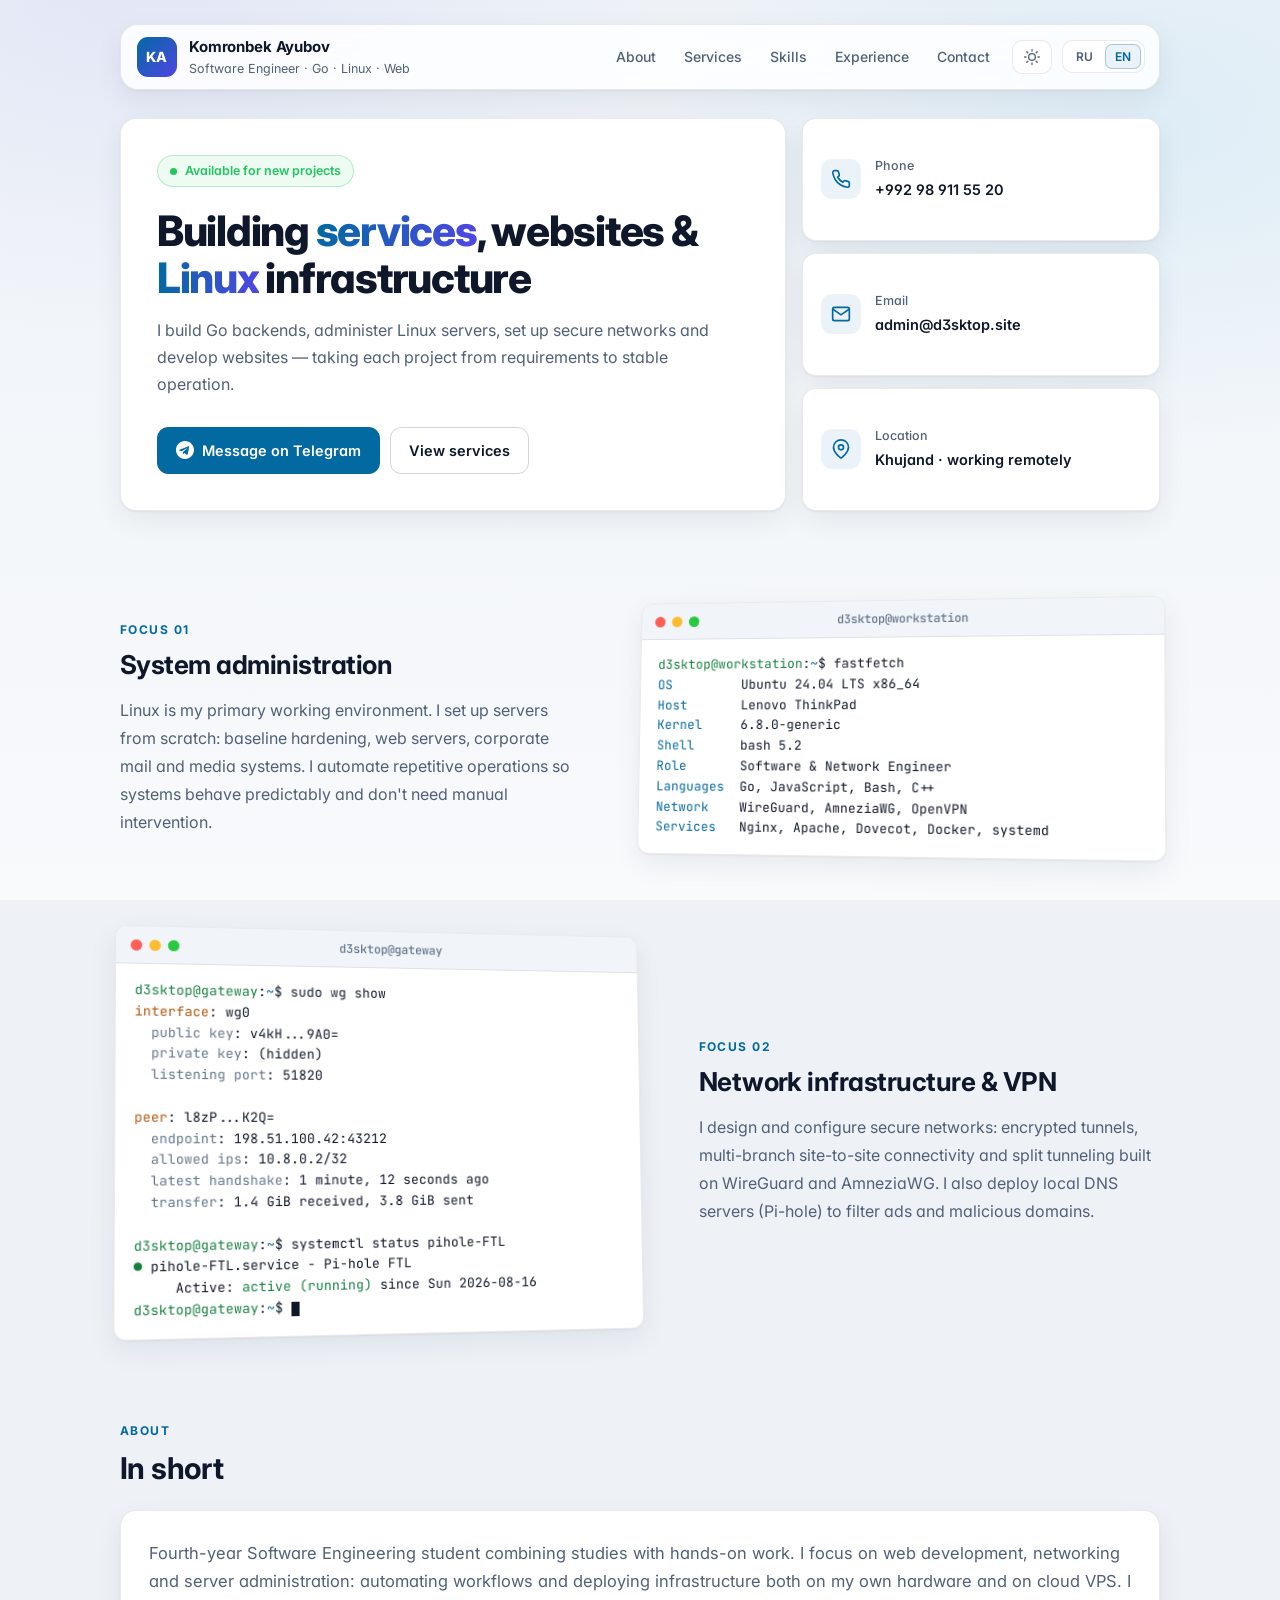
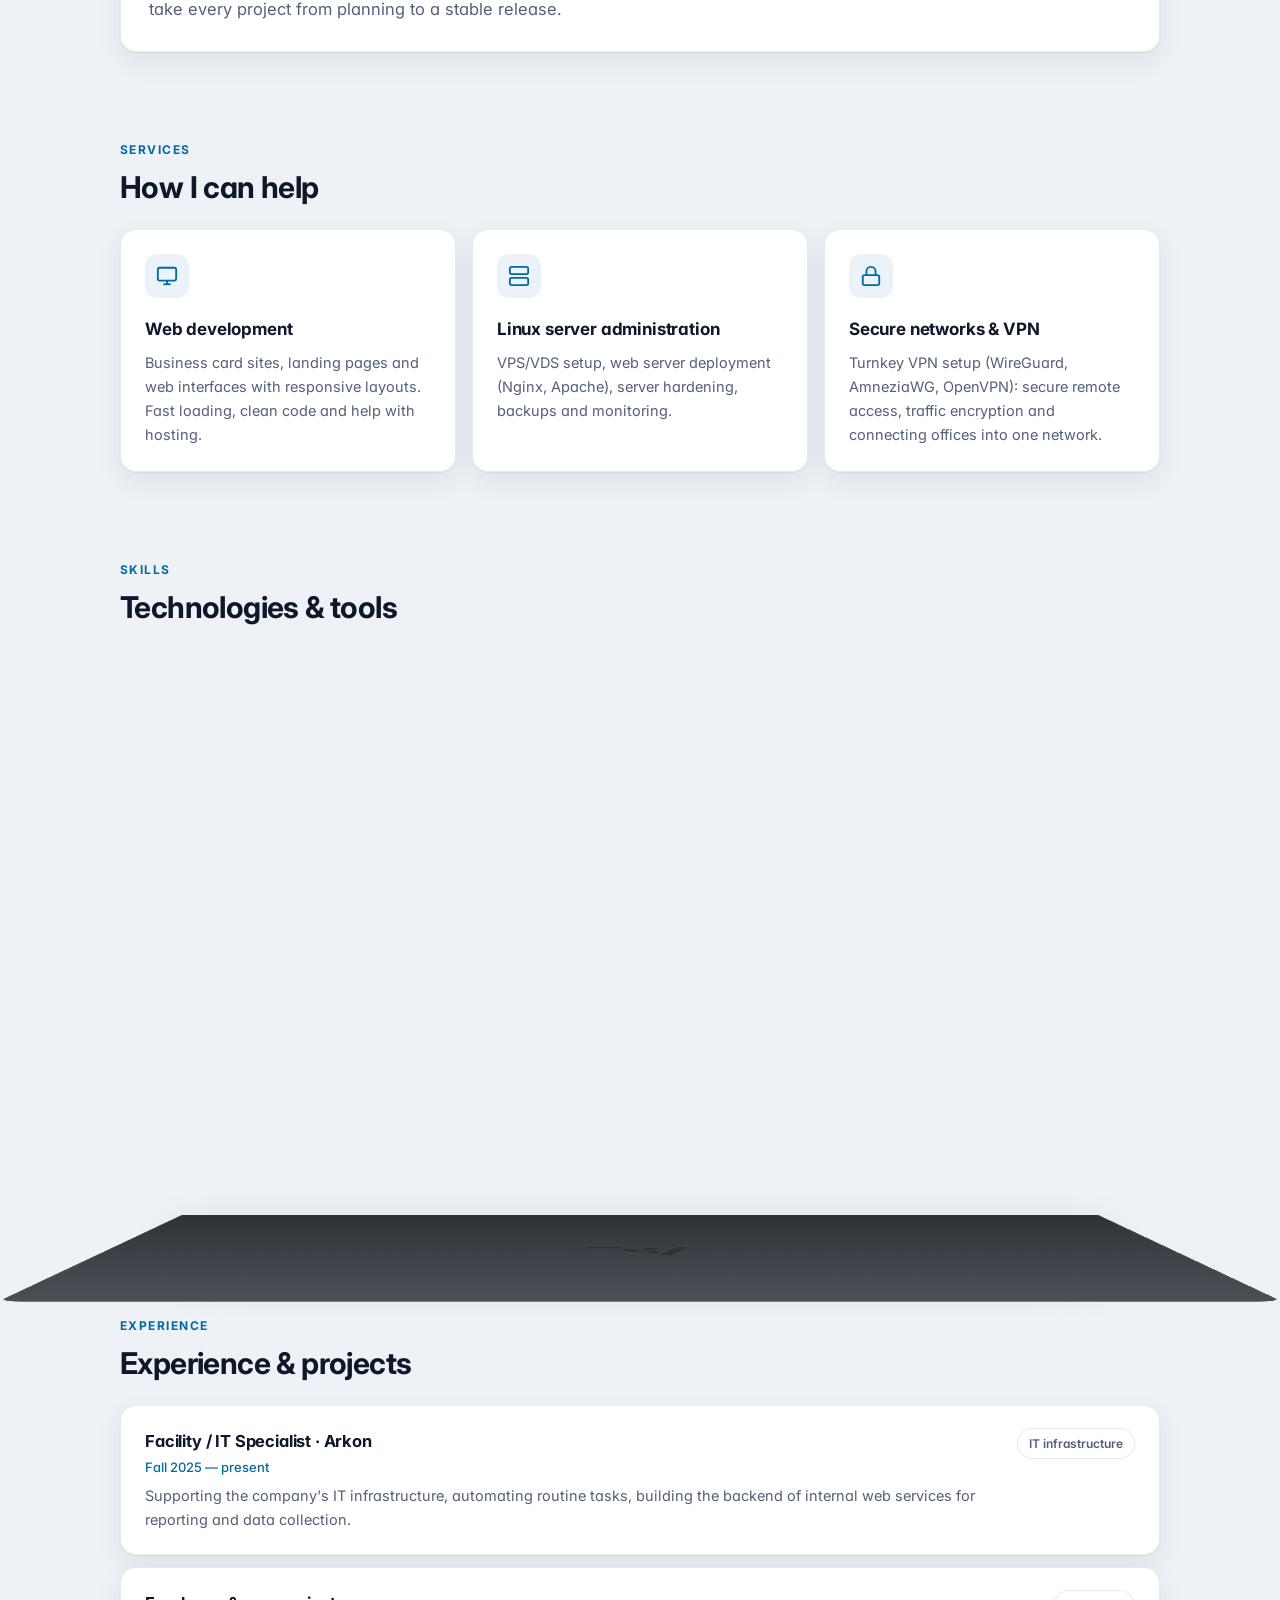
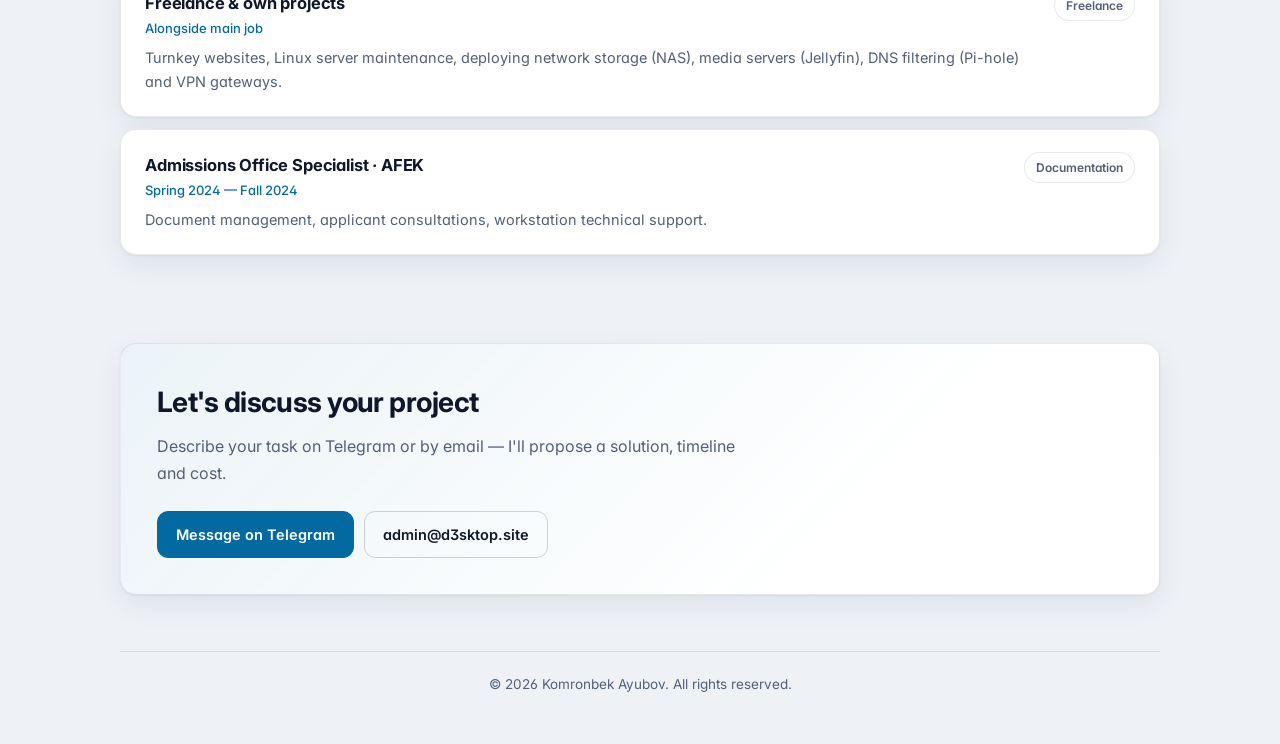
==== commit f9dcca7b: "Add files via upload" ====
--- a/index.html
+++ b/index.html
@@ -3,28 +3,38 @@
 <head>
   <meta charset="utf-8" />
   <meta name="viewport" content="width=device-width, initial-scale=1" />
-  <title data-i18n="pageTitle">Комронбек Аюбов</title>
-  <meta name="description" content="Визитка: контакты, навыки, администрирование Linux, разработка сайтов и VPN" />
+  <title data-i18n="pageTitle">Комронбек Аюбов — инженер-программист</title>
+  <meta name="description" content="Комронбек Аюбов — инженер-программист. Разработка на Go, администрирование Linux-серверов, защищённые сети и VPN, создание сайтов." />
+  <meta property="og:title" content="Комронбек Аюбов — инженер-программист" />
+  <meta property="og:description" content="Разработка на Go, администрирование Linux-серверов, защищённые сети и VPN, создание сайтов." />
+  <meta property="og:type" content="website" />
+  <meta property="og:url" content="https://d3sktop.site/" />
+  <meta name="theme-color" content="#0b1220" />
+
+  <link rel="preconnect" href="https://fonts.googleapis.com">
+  <link rel="preconnect" href="https://fonts.gstatic.com" crossorigin>
+  <link href="https://fonts.googleapis.com/css2?family=Inter:wght@400;500;600;700;800&family=JetBrains+Mono:wght@400;500&display=swap&subset=cyrillic" rel="stylesheet">
   <link rel="stylesheet" type="text/css" href="style.css">
-  <link rel="icon" href="data:image/svg+xml,<svg xmlns='http://www.w3.org/2000/svg' viewBox='0 0 100 100'><rect width='100' height='100' rx='30' fill='%230b1220'/><text x='45%' y='40%' dominant-baseline='central' text-anchor='middle' fill='%236ae4ff' font-family='sans-serif' font-weight='800' font-size='45'>>_</text></svg>">
+  <link rel="icon" href="data:image/svg+xml,<svg xmlns='http://www.w3.org/2000/svg' viewBox='0 0 100 100'><rect width='100' height='100' rx='30' fill='%230b1220'/><text x='45%' y='40%' dominant-baseline='central' text-anchor='middle' fill='%2338bdf8' font-family='sans-serif' font-weight='800' font-size='45'>>_</text></svg>">
 </head>
 
 <body>
   <div class="wrap">
     <header>
-      <div class="brand">
+      <a class="brand" href="#top" aria-label="На главную">
         <div class="avatar">KA</div>
         <div>
           <h1 data-i18n="nameTitle">Комронбек Аюбов</h1>
-          <p data-i18n="role">Инженер-программист • Go / Linux / Web</p>
-        </div>
-      </div>
+          <p data-i18n="role">Инженер-программист · Go · Linux · Web</p>
+        </div>
+      </a>
 
       <nav class="nav" id="navMenu" aria-label="Навигация">
         <a href="#about" data-i18n="navAbout">Обо мне</a>
         <a href="#services" data-i18n="navServices">Услуги</a>
         <a href="#skills" data-i18n="navSkills">Навыки</a>
         <a href="#work" data-i18n="navWork">Опыт</a>
+        <a href="#contact" data-i18n="navContact">Контакты</a>
 
         <div class="lang-switcher">
           <button id="theme-toggle" class="theme-btn" aria-label="Переключить тему">
@@ -42,6 +52,7 @@
             <svg class="icon-moon" viewBox="0 0 24 24" width="16" height="16" fill="none" stroke="currentColor" stroke-width="2" stroke-linecap="round" stroke-linejoin="round">
               <path d="M21 12.79A9 9 0 1 1 11.21 3 7 7 0 0 0 21 12.79z"></path>
             </svg>
+            <span class="theme-label" data-i18n="themeLabel">Сменить тему</span>
           </button>
         </div>
 
@@ -58,66 +69,67 @@
       </button>
     </header>
 
-    <div class="hero">
-      <div class="card">
+    <div class="hero" id="top">
+      <div class="card hero-card">
         <div class="status-badge">
           <span class="status-dot"></span>
-          <span data-i18n="statusText">Открыт к заказам и проектам</span>
-        </div>
-        <h2 data-i18n="heroTitle">Разработка <span class="grad">сервисов</span>, веб-сайтов и <span class="grad">Linux</span>-инфраструктуры</h2>
+          <span data-i18n="statusText">Принимаю новые проекты</span>
+        </div>
+        <h2 data-i18n="heroTitle">Разработка <span class="grad">сервисов</span>, сайтов и <span class="grad">Linux</span>-инфраструктуры</h2>
         <p class="lead" data-i18n="heroLead">
-          Учусь на 4 курсе по направлению инженер-программист. Специализируюсь на написании бэкенда на Go, администрировании Linux серверов, защищенных сетях (VPN) и веб-разработке.
+          Разрабатываю серверную часть на Go, администрирую Linux-серверы, настраиваю защищённые сети и создаю сайты. Веду проект от постановки задачи до стабильной работы.
         </p>
 
         <div class="cta">
-          <a class="btn primary" target="_blank" rel="noopener noreferrer" href="https://t.me/amd_x86_64">
+          <a class="btn primary" target="_blank" rel="noopener noreferrer" href="https://t.me/d3sk_top">
             <svg width="18" height="18" viewBox="0 0 24 24" fill="currentColor"><path d="M12 0C5.37 0 0 5.37 0 12s5.37 12 12 12 12-5.37 12-12S18.63 0 12 0zm5.56 8.16l-2.02 9.51c-.15.68-.55.84-1.12.52l-3.1-2.28-1.5 1.44c-.17.17-.31.31-.63.31l.22-3.16 5.76-5.2c.25-.22-.05-.34-.39-.12l-7.12 4.48-3.07-.96c-.67-.21-.68-.67.14-.99l12.01-4.63c.56-.2 1.05.13.82.93z"/></svg>
             <span data-i18n="tgBtn">Написать в Telegram</span>
           </a>
           <a class="btn" href="#services">
-            <span data-i18n="servicesBtn">Услуги на заказ</span>
+            <span data-i18n="servicesBtn">Посмотреть услуги</span>
           </a>
         </div>
       </div>
 
       <div class="meta">
-        <div class="pill" id="contact">
+        <a class="pill" href="tel:+992989115520">
           <div class="ico">
             <svg width="20" height="20" fill="none" stroke="currentColor" stroke-width="2" viewBox="0 0 24 24"><path d="M22 16.92v3a2 2 0 0 1-2.18 2 19.79 19.79 0 0 1-8.63-3.07 19.5 19.5 0 0 1-6-6 19.79 19.79 0 0 1-3.07-8.67A2 2 0 0 1 4.11 2h3a2 2 0 0 1 2 1.72 12.84 12.84 0 0 0 .7 2.81 2 2 0 0 1-.45 2.11L8.09 9.91a16 16 0 0 0 6 6l1.27-1.27a2 2 0 0 1 2.11-.45 12.84 12.84 0 0 0 2.81.7A2 2 0 0 1 22 16.92z"/></svg>
           </div>
           <div>
             <b data-i18n="phoneLabel">Телефон</b>
-            <span><a href="tel:+992989115520">+992 98 911 5520</a></span>
-          </div>
-        </div>
-        <div class="pill">
+            <span>+992 98 911 55 20</span>
+          </div>
+        </a>
+        <a class="pill" href="mailto:admin@d3sktop.site">
           <div class="ico">
             <svg width="20" height="20" fill="none" stroke="currentColor" stroke-width="2" viewBox="0 0 24 24"><path d="M4 4h16c1.1 0 2 .9 2 2v12c0 1.1-.9 2-2 2H4c-1.1 0-2-.9-2-2V6c0-1.1.9-2 2-2z"/><polyline points="22,6 12,13 2,6"/></svg>
           </div>
           <div>
-            <b data-i18n="emailLabel">Email</b>
-            <span><a href="mailto:admin@d3sktop.site">admin@d3sktop.site</a></span>
-          </div>
-        </div>
+            <b data-i18n="emailLabel">Электронная почта</b>
+            <span>admin@d3sktop.site</span>
+          </div>
+        </a>
         <div class="pill">
           <div class="ico">
             <svg width="20" height="20" fill="none" stroke="currentColor" stroke-width="2" viewBox="0 0 24 24"><path d="M21 10c0 7-9 13-9 13s-9-6-9-13a9 9 0 0 1 18 0z"/><circle cx="12" cy="10" r="3"/></svg>
           </div>
           <div>
-            <b data-i18n="locLabel">Локация</b>
-            <span data-i18n="locValue">Худжанд / Удалённо</span>
+            <b data-i18n="locLabel">Местоположение</b>
+            <span data-i18n="locValue">Худжанд · работаю удалённо</span>
           </div>
         </div>
       </div>
     </div>
 
-    <!-- Features Section -->
+    <!-- Направления -->
     <div class="features-section">
       <div class="feature-row">
         <div class="feature-text">
-          <div class="feature-title" data-i18n="feat1Title">Системное Администрирование</div>
+          <div class="eyebrow" data-i18n="feat1Eyebrow">Направление 01</div>
+          <div class="feature-title" data-i18n="feat1Title">Системное администрирование</div>
           <div class="feature-desc" data-i18n="feat1Desc">
-            Использую Linux как основную рабочую среду. Настраиваю сервера с нуля: от базовой безопасности до развертывания веб-серверов, корпоративных почт и медиа-систем. Не боюсь работы в терминале и предпочитаю автоматизацию рутинных процессов.
+            Linux — моя основная рабочая среда. Настраиваю серверы с нуля: базовая защита, веб-серверы, корпоративная почта, медиасистемы. Повторяющиеся операции автоматизирую, чтобы система работала предсказуемо и не требовала ручного вмешательства.
           </div>
         </div>
         <div class="feature-visual">
@@ -126,19 +138,19 @@
               <span class="dot red"></span>
               <span class="dot yel"></span>
               <span class="dot grn"></span>
+              <span class="term-title">d3sktop@workstation</span>
             </div>
             <div class="term-body">
 <pre>
-<span class="c-green">d3sktop@dev-station</span>:<span class="c-blue">~</span>$ neofetch
-                     <span class="c-blue">Shell</span>: bash 5.2.15
-                     <span class="c-blue">Role</span>: Software & Network Engineer
-<span class="c-blue">       .o+`</span>          <span class="c-blue">OS</span>: Ubuntu 24.04 LTS aarch64
-<span class="c-blue">      `ooo/</span>          <span class="c-blue">Host</span>: Lenovo Thinkpad
-<span class="c-blue">     `+oooo:</span>         <span class="c-blue">Kernel</span>: Linux 6.8.0-server-arm64
-<span class="c-blue">    `+oooooo:</span>        <span class="c-blue">Uptime</span>: 42 days, 13 hours
-<span class="c-blue">    -+oooooo+:</span>       <span class="c-blue">Languages</span>: Go, C++, JS, Bash
-<span class="c-blue">      `/:-:/.</span>        <span class="c-blue">Network</span>: WireGuard, AmneziaWG                  
-                     <span class="c-blue">Services</span>: Apache, Dovecot, SystemD
+<span class="c-green">d3sktop@workstation</span>:<span class="c-blue">~</span>$ fastfetch
+<span class="c-blue">OS</span>         Ubuntu 24.04 LTS x86_64
+<span class="c-blue">Host</span>       Lenovo ThinkPad
+<span class="c-blue">Kernel</span>     6.8.0-generic
+<span class="c-blue">Shell</span>      bash 5.2
+<span class="c-blue">Role</span>       Software &amp; Network Engineer
+<span class="c-blue">Languages</span>  Go, JavaScript, Bash, C++
+<span class="c-blue">Network</span>    WireGuard, AmneziaWG, OpenVPN
+<span class="c-blue">Services</span>   Nginx, Apache, Dovecot, Docker, systemd
 </pre>
             </div>
           </div>
@@ -147,9 +159,10 @@
 
       <div class="feature-row">
         <div class="feature-text">
-          <div class="feature-title" data-i18n="feat2Title">Сетевая Инфраструктура и VPN</div>
+          <div class="eyebrow" data-i18n="feat2Eyebrow">Направление 02</div>
+          <div class="feature-title" data-i18n="feat2Title">Сетевая инфраструктура и VPN</div>
           <div class="feature-desc" data-i18n="feat2Desc">
-            Проектирование и настройка защищенных сетей, туннелей и мульти-бранч архитектур. Обход блокировок и split-туннелирование с использованием AmneziaWG. Развертывание локальных DNS серверов для блокировки рекламы и защиты приватности.
+            Проектирую и настраиваю защищённые сети: шифрованные туннели, объединение нескольких филиалов в единую сеть, раздельная маршрутизация трафика (split tunneling) на базе WireGuard и AmneziaWG. Развёртываю локальные DNS-серверы (Pi-hole) для фильтрации рекламы и вредоносных доменов.
           </div>
         </div>
         <div class="feature-visual">
@@ -158,6 +171,7 @@
               <span class="dot red"></span>
               <span class="dot yel"></span>
               <span class="dot grn"></span>
+              <span class="term-title">d3sktop@gateway</span>
             </div>
             <div class="term-body">
 <pre>
@@ -176,7 +190,7 @@
 <span class="c-green">d3sktop@gateway</span>:<span class="c-blue">~</span>$ systemctl status pihole-FTL
 <span class="c-green">●</span> pihole-FTL.service - Pi-hole FTL
      Active: <span class="c-green">active (running)</span> since Sun 2026-08-16
-<span class="c-green">d3sktop@gateway</span>:<span class="c-blue">~</span>$ <span class="cursor" style="animation: blink 1s step-end infinite; border-left: 8px solid #cbd5e1;"></span>
+<span class="c-green">d3sktop@gateway</span>:<span class="c-blue">~</span>$ <span class="cursor"></span>
 </pre>
             </div>
           </div>
@@ -184,57 +198,57 @@
       </div>
     </div>
 
+    <!-- Обо мне -->
+    <section id="about">
+      <div class="section-head">
+        <div class="eyebrow" data-i18n="aboutEyebrow">Обо мне</div>
+        <h2 class="section-title" data-i18n="aboutTitle">Коротко о себе</h2>
+      </div>
+      <div class="card about-card">
+        <p class="lead" data-i18n="aboutText">
+          Студент 4 курса по специальности «Инженер-программист», совмещаю учёбу с практической работой. Занимаюсь веб-разработкой, сетями и администрированием серверов: автоматизирую рабочие процессы, разворачиваю инфраструктуру как на собственном оборудовании, так и на облачных VPS. Каждый проект довожу от планирования до стабильного релиза.
+        </p>
+      </div>
+    </section>
+
     <!-- Услуги -->
     <section id="services">
-      <div class="section-title">
-        <svg width="20" height="20" fill="none" stroke="var(--brand)" stroke-width="2" viewBox="0 0 24 24"><path d="M16 21v-2a4 4 0 0 0-4-4H5a4 4 0 0 0-4 4v2"/><circle cx="8.5" cy="7" r="4"/><polyline points="17 11 19 13 23 9"/></svg>
-        <span data-i18n="servicesTitle">Услуги на заказ</span>
+      <div class="section-head">
+        <div class="eyebrow" data-i18n="servicesEyebrow">Услуги</div>
+        <h2 class="section-title" data-i18n="servicesTitle">Чем могу помочь</h2>
       </div>
       <div class="services-grid">
         <div class="service-card">
           <div class="service-icon">
             <svg width="22" height="22" fill="none" stroke="currentColor" stroke-width="2" viewBox="0 0 24 24"><rect x="2" y="3" width="20" height="14" rx="2" ry="2"/><line x1="8" y1="21" x2="16" y2="21"/><line x1="12" y1="17" x2="12" y2="21"/></svg>
           </div>
-          <h3 data-i18n="srvWebTitle">Создание сайтов на заказ</h3>
-          <p data-i18n="srvWebDesc">Разработка современных адаптивных сайтов-визиток, лендингов и веб-интерфейсов. Высокая скорость загрузки и чистый код.</p>
+          <h3 data-i18n="srvWebTitle">Разработка сайтов</h3>
+          <p data-i18n="srvWebDesc">Сайты-визитки, лендинги и веб-интерфейсы с адаптивной вёрсткой. Быстрая загрузка, аккуратный код, помощь с размещением на хостинге.</p>
         </div>
 
         <div class="service-card">
           <div class="service-icon">
             <svg width="22" height="22" fill="none" stroke="currentColor" stroke-width="2" viewBox="0 0 24 24"><rect x="2" y="2" width="20" height="8" rx="2" ry="2"/><rect x="2" y="14" width="20" height="8" rx="2" ry="2"/><line x1="6" y1="6" x2="6.01" y2="6"/><line x1="6" y1="18" x2="6.01" y2="18"/></svg>
           </div>
-          <h3 data-i18n="srvLinuxTitle">Администрирование Linux</h3>
-          <p data-i18n="srvLinuxDesc">Настройка VPS/VDS, развёртывание веб-серверов (Nginx/Apache), настройка безопасности, бэкапов и систем мониторинга.</p>
+          <h3 data-i18n="srvLinuxTitle">Администрирование Linux-серверов</h3>
+          <p data-i18n="srvLinuxDesc">Настройка VPS/VDS, развёртывание веб-серверов (Nginx, Apache), защита сервера, резервное копирование и мониторинг.</p>
         </div>
 
         <div class="service-card">
           <div class="service-icon">
             <svg width="22" height="22" fill="none" stroke="currentColor" stroke-width="2" viewBox="0 0 24 24"><rect x="3" y="11" width="18" height="11" rx="2" ry="2"/><path d="M7 11V7a5 5 0 0 1 10 0v4"/></svg>
           </div>
-          <h3 data-i18n="srvVpnTitle">Личные VPN-сервисы</h3>
-          <p data-i18n="srvVpnDesc">Установка и настройка приватных VPN под ключ (WireGuard, AmneziaWG, OpenVPN) для обхода блокировок и защиты трафика.</p>
-        </div>
-      </div>
-    </section>
-
-    <!-- Обо мне -->
-    <section id="about">
-      <div class="section-title">
-        <svg width="20" height="20" fill="none" stroke="var(--brand)" stroke-width="2" viewBox="0 0 24 24"><path d="M20 21v-2a4 4 0 0 0-4-4H8a4 4 0 0 0-4 4v2"/><circle cx="12" cy="7" r="4"/></svg>
-        <span data-i18n="aboutTitle">Обо мне</span>
-      </div>
-      <div class="card">
-        <p class="lead" style="margin:0" data-i18n="aboutText">
-          Увлекаюсь веб-разработкой, сетями и администрированием серверов. Обладаю опытом автоматизации рабочих процессов, развёртывания инфраструктуры в домашней сети и на зарубежных VPS. Довожу каждый проект от этапа планирования до финального стабильного релиза.
-        </p>
+          <h3 data-i18n="srvVpnTitle">Защищённые сети и VPN</h3>
+          <p data-i18n="srvVpnDesc">Настройка VPN под ключ (WireGuard, AmneziaWG, OpenVPN): безопасный удалённый доступ, шифрование трафика, объединение офисов в единую сеть.</p>
+        </div>
       </div>
     </section>
 
     <!-- Навыки -->
     <section id="skills" class="device-scene">
-      <div class="section-title" style="margin-bottom: 25px;">
-        <svg width="20" height="20" fill="none" stroke="var(--brand)" stroke-width="2" viewBox="0 0 24 24"><polyline points="16 18 22 12 16 6"/><polyline points="8 6 2 12 8 18"/></svg>
-        <span data-i18n="skillsTitle">Навыки</span>
+      <div class="section-head">
+        <div class="eyebrow" data-i18n="skillsEyebrow">Навыки</div>
+        <h2 class="section-title" data-i18n="skillsTitle">Технологии и инструменты</h2>
       </div>
 
       <!-- Ноутбук (ПК) -->
@@ -266,161 +280,205 @@
 
     <!-- Опыт работы -->
     <section id="work">
-      <div class="section-title">
-        <svg width="20" height="20" fill="none" stroke="var(--brand)" stroke-width="2" viewBox="0 0 24 24"><rect x="2" y="7" width="20" height="14" rx="2" ry="2"/><path d="M16 21V5a2 2 0 0 0-2-2h-4a2 2 0 0 0-2 2v16"/></svg>
-        <span data-i18n="workTitle">Опыт работы и Проекты</span>
-      </div>
-      <div class="grid" style="grid-template-columns:1fr">
+      <div class="section-head">
+        <div class="eyebrow" data-i18n="workEyebrow">Опыт</div>
+        <h2 class="section-title" data-i18n="workTitle">Опыт работы и проекты</h2>
+      </div>
+      <div class="timeline">
         <div class="row">
           <div>
-            <b data-i18n="job2Title">Facility / IT Specialist • “Arkon”</b>
-            <span>Осень 2025 — настоящее время</span>
-            <span data-i18n="job2Desc">Поддержка IT-инфраструктуры, автоматизация задач, разработка внутренностей веб-сервисов для отчётности и парсинга данных.</span>
-          </div>
-          <div class="tag" data-i18n="job2Tag">IT / Поддержка</div>
+            <b data-i18n="job2Title">Facility / IT Specialist · «Arkon»</b>
+            <span class="period" data-i18n="job2Period">Осень 2025 — настоящее время</span>
+            <span data-i18n="job2Desc">Поддержка IT-инфраструктуры компании, автоматизация рутинных задач, разработка серверной части внутренних веб-сервисов для отчётности и сбора данных.</span>
+          </div>
+          <div class="tag" data-i18n="job2Tag">IT-инфраструктура</div>
         </div>
 
         <div class="row">
           <div>
-            <b data-i18n="pet2Title">Фриланс & Pet-проекты</b>
-            <span>Постоянно</span>
-            <span data-i18n="pet2Desc">Разработка сайтов под ключ, администрирование Linux-серверов по SSH, развёртывание домашних NAS, медиа-серверов Jellyfin, BitTorrent, Pi-Hole и поднятие персональных VPN-узлов.</span>
+            <b data-i18n="pet2Title">Частные заказы и собственные проекты</b>
+            <span class="period" data-i18n="pet2Period">Параллельно с основной работой</span>
+            <span data-i18n="pet2Desc">Разработка сайтов под ключ, сопровождение Linux-серверов, развёртывание сетевых хранилищ (NAS), медиасерверов (Jellyfin), DNS-фильтрации (Pi-hole) и VPN-шлюзов.</span>
           </div>
           <div class="tag" data-i18n="pet2Tag">Фриланс</div>
         </div>
 
         <div class="row">
           <div>
-            <b data-i18n="job1Title">Сотрудник приёмной комиссии • АФЭК</b>
-            <span>Весна 2024 — Осень 2024</span>
-            <span data-i18n="job1Desc">Работа с документооборотом, сопровождение абитуриентов, первичная техническая помощь.</span>
-          </div>
-          <div class="tag" data-i18n="job1Tag">Документы</div>
+            <b data-i18n="job1Title">Специалист приёмной комиссии · АФЭК</b>
+            <span class="period" data-i18n="job1Period">Весна 2024 — осень 2024</span>
+            <span data-i18n="job1Desc">Ведение документации, консультирование абитуриентов, техническая поддержка рабочих мест.</span>
+          </div>
+          <div class="tag" data-i18n="job1Tag">Документооборот</div>
         </div>
       </div>
     </section>
 
+    <!-- Контакты -->
+    <section id="contact">
+      <div class="card contact-card">
+        <div>
+          <h2 class="contact-title" data-i18n="contactTitle">Обсудим ваш проект</h2>
+          <p class="lead" data-i18n="contactText">Опишите задачу в Telegram или по почте — предложу решение, сроки и стоимость.</p>
+        </div>
+        <div class="cta">
+          <a class="btn primary" target="_blank" rel="noopener noreferrer" href="https://t.me/d3sk_top">
+            <span data-i18n="tgBtn">Написать в Telegram</span>
+          </a>
+          <a class="btn" href="mailto:admin@d3sktop.site">admin@d3sktop.site</a>
+        </div>
+      </div>
+    </section>
+
     <footer>
-      © <span id="y"></span> <span data-i18n="footerName">Комронбек Аюбов</span> • All rights reserved
+      © <span id="y"></span> <span data-i18n="footerName">Комронбек Аюбов</span>. <span data-i18n="footerRights">Все права защищены.</span>
     </footer>
   </div>
 
 <script>
-  // Словарный запас для языков
+  // Тексты для обоих языков
   const i18n = {
     ru: {
-      pageTitle: "Комронбек Аюбов",
+      pageTitle: "Комронбек Аюбов — инженер-программист",
       nameTitle: "Комронбек Аюбов",
-      role: "Инженер-программист • Go / Linux / Web",
+      role: "Инженер-программист · Go · Linux · Web",
       navAbout: "Обо мне",
       navServices: "Услуги",
       navSkills: "Навыки",
       navWork: "Опыт",
-      statusText: "Открыт к заказам и проектам",
-      heroTitle: 'Разработка <span class="grad">сервисов</span>, веб-сайтов и <span class="grad">Linux</span>-инфраструктуры',
-      heroLead: 'Учусь на 4 курсе по направлению инженер-программист. Специализируюсь на написании бэкенда на Go, администрировании Linux серверов, защищенных сетях (VPN) и веб-разработке.',
+      navContact: "Контакты",
+      themeLabel: "Сменить тему",
+      statusText: "Принимаю новые проекты",
+      heroTitle: 'Разработка <span class="grad">сервисов</span>, сайтов и <span class="grad">Linux</span>-инфраструктуры',
+      heroLead: "Разрабатываю серверную часть на Go, администрирую Linux-серверы, настраиваю защищённые сети и создаю сайты. Веду проект от постановки задачи до стабильной работы.",
       tgBtn: "Написать в Telegram",
-      servicesBtn: "Услуги на заказ",
+      servicesBtn: "Посмотреть услуги",
       phoneLabel: "Телефон",
-      emailLabel: "Email",
-      locLabel: "Локация",
-      locValue: "Худжанд / Удалённо",
-      feat1Title: "Системное Администрирование",
-      feat1Desc: "Использую Linux как основную рабочую среду. Настраиваю сервера с нуля: от базовой безопасности до развертывания веб-серверов, корпоративных почт и медиа-систем. Не боюсь работы в терминале и предпочитаю автоматизацию рутинных процессов.",
-      feat2Title: "Сетевая Инфраструктура и VPN",
-      feat2Desc: "Проектирование и настройка защищенных сетей, туннелей и мульти-бранч архитектур. Обход блокировок и split-туннелирование с использованием AmneziaWG. Развертывание локальных DNS серверов (Pi-hole) для блокировки рекламы и защиты приватности.",
-      servicesTitle: "Услуги на заказ",
-      srvWebTitle: "Создание сайтов на заказ",
-      srvWebDesc: "Разработка современных адаптивных сайтов-визиток, лендингов и веб-интерфейсов. Высокая скорость загрузки и чистый код.",
-      srvLinuxTitle: "Администрирование Linux",
-      srvLinuxDesc: "Настройка VPS/VDS, развёртывание веб-серверов (Nginx/Apache), настройка безопасности, бэкапов и систем мониторинга.",
-      srvVpnTitle: "Личные VPN-сервисы",
-      srvVpnDesc: "Установка и настройка приватных VPN под ключ (WireGuard, AmneziaWG, OpenVPN) для обхода блокировок и защиты трафика.",
-      aboutTitle: "Обо мне",
-      aboutText: "Увлекаюсь веб-разработкой, сетями и администрированием серверов. Обладаю опытом автоматизации рабочих процессов, развёртывания инфраструктуры в домашней сети и на зарубежных VPS. Довожу каждый проект от этапа планирования до финального стабильного релиза.",
-      skillsTitle: "Навыки",
+      emailLabel: "Электронная почта",
+      locLabel: "Местоположение",
+      locValue: "Худжанд · работаю удалённо",
+      feat1Eyebrow: "Направление 01",
+      feat1Title: "Системное администрирование",
+      feat1Desc: "Linux — моя основная рабочая среда. Настраиваю серверы с нуля: базовая защита, веб-серверы, корпоративная почта, медиасистемы. Повторяющиеся операции автоматизирую, чтобы система работала предсказуемо и не требовала ручного вмешательства.",
+      feat2Eyebrow: "Направление 02",
+      feat2Title: "Сетевая инфраструктура и VPN",
+      feat2Desc: "Проектирую и настраиваю защищённые сети: шифрованные туннели, объединение нескольких филиалов в единую сеть, раздельная маршрутизация трафика (split tunneling) на базе WireGuard и AmneziaWG. Развёртываю локальные DNS-серверы (Pi-hole) для фильтрации рекламы и вредоносных доменов.",
+      aboutEyebrow: "Обо мне",
+      aboutTitle: "Коротко о себе",
+      aboutText: "Студент 4 курса по специальности «Инженер-программист», совмещаю учёбу с практической работой. Занимаюсь веб-разработкой, сетями и администрированием серверов: автоматизирую рабочие процессы, разворачиваю инфраструктуру как на собственном оборудовании, так и на облачных VPS. Каждый проект довожу от планирования до стабильного релиза.",
+      servicesEyebrow: "Услуги",
+      servicesTitle: "Чем могу помочь",
+      srvWebTitle: "Разработка сайтов",
+      srvWebDesc: "Сайты-визитки, лендинги и веб-интерфейсы с адаптивной вёрсткой. Быстрая загрузка, аккуратный код, помощь с размещением на хостинге.",
+      srvLinuxTitle: "Администрирование Linux-серверов",
+      srvLinuxDesc: "Настройка VPS/VDS, развёртывание веб-серверов (Nginx, Apache), защита сервера, резервное копирование и мониторинг.",
+      srvVpnTitle: "Защищённые сети и VPN",
+      srvVpnDesc: "Настройка VPN под ключ (WireGuard, AmneziaWG, OpenVPN): безопасный удалённый доступ, шифрование трафика, объединение офисов в единую сеть.",
+      skillsEyebrow: "Навыки",
+      skillsTitle: "Технологии и инструменты",
       skillGoTitle: "Go (Golang)",
-      skillGoDesc: "Бэкенд-сервисы, REST API, CLI утилиты и параллельная обработка данных.",
-      skillLinuxTitle: "Linux & SysAdmin",
-      skillLinuxDesc: "Ubuntu Server, SSH, Systemd, Cron, Nginx, Docker, диагностика через CLI.",
-      skillVpnTitle: "VPN & Security",
-      skillVpnDesc: "WireGuard, AmneziaWG, OpenVPN, Pi-hole (DNS-фильтрация), роутинг и фаерволы.",
-      skillJsTitle: "JavaScript & Web",
-      skillJsDesc: "Адаптивная верстка, HTML5/CSS3, клиентская логика и интеграция API.",
-      skillBashTitle: "Bash & Automation",
-      skillBashDesc: "Написание скриптов автоматизации рутинных задач и бэкапов.",
+      skillGoDesc: "Серверные приложения, REST API, консольные утилиты, конкурентная обработка данных.",
+      skillLinuxTitle: "Linux и администрирование",
+      skillLinuxDesc: "Ubuntu Server, SSH, systemd, cron, Nginx, Docker, диагностика из командной строки.",
+      skillVpnTitle: "VPN и сетевая безопасность",
+      skillVpnDesc: "WireGuard, AmneziaWG, OpenVPN, Pi-hole (DNS-фильтрация), маршрутизация, межсетевые экраны.",
+      skillJsTitle: "JavaScript и веб",
+      skillJsDesc: "Адаптивная вёрстка (HTML5, CSS3), клиентская логика, интеграция с API.",
+      skillBashTitle: "Bash и автоматизация",
+      skillBashDesc: "Скрипты для резервного копирования, обслуживания серверов и рутинных задач.",
       skillCppTitle: "C++",
-      skillCppDesc: "Базовые алгоритмы, структуры данных, академические проекты.",
-      workTitle: "Опыт работы и Проекты",
-      job1Title: "Сотрудник приёмной комиссии • АФЭК",
-      job1Desc: "Работа с документооборотом, сопровождение абитуриентов, первичная техническая помощь.",
-      job1Tag: "Документы",
-      job2Title: "Facility / IT Specialist • “Arkon”",
-      job2Desc: "Поддержка IT-инфраструктуры, автоматизация задач, разработка внутренностей веб-сервисов для отчётности и парсинга данных.",
-      job2Tag: "IT / Поддержка",
-      pet2Title: "Фриланс & Pet-проекты",
-      pet2Desc: "Разработка сайтов под ключ, администрирование Linux-серверов по SSH, развёртывание домашних NAS, медиа-серверов Jellyfin, BitTorrent, Pi-Hole и поднятие персональных VPN-узлов.",
+      skillCppDesc: "Алгоритмы и структуры данных, учебные проекты.",
+      workEyebrow: "Опыт",
+      workTitle: "Опыт работы и проекты",
+      job2Title: "Facility / IT Specialist · «Arkon»",
+      job2Period: "Осень 2025 — настоящее время",
+      job2Desc: "Поддержка IT-инфраструктуры компании, автоматизация рутинных задач, разработка серверной части внутренних веб-сервисов для отчётности и сбора данных.",
+      job2Tag: "IT-инфраструктура",
+      pet2Title: "Частные заказы и собственные проекты",
+      pet2Period: "Параллельно с основной работой",
+      pet2Desc: "Разработка сайтов под ключ, сопровождение Linux-серверов, развёртывание сетевых хранилищ (NAS), медиасерверов (Jellyfin), DNS-фильтрации (Pi-hole) и VPN-шлюзов.",
       pet2Tag: "Фриланс",
-      footerName: "Комронбек Аюбов"
+      job1Title: "Специалист приёмной комиссии · АФЭК",
+      job1Period: "Весна 2024 — осень 2024",
+      job1Desc: "Ведение документации, консультирование абитуриентов, техническая поддержка рабочих мест.",
+      job1Tag: "Документооборот",
+      contactTitle: "Обсудим ваш проект",
+      contactText: "Опишите задачу в Telegram или по почте — предложу решение, сроки и стоимость.",
+      footerName: "Комронбек Аюбов",
+      footerRights: "Все права защищены."
     },
     en: {
-      pageTitle: "Komronbek Ayubov",
+      pageTitle: "Komronbek Ayubov — Software Engineer",
       nameTitle: "Komronbek Ayubov",
-      role: "Software & Network Engineer • Go / Linux / Web",
+      role: "Software Engineer · Go · Linux · Web",
       navAbout: "About",
       navServices: "Services",
       navSkills: "Skills",
       navWork: "Experience",
-      statusText: "Available for freelance & projects",
-      heroTitle: 'Building <span class="grad">services</span>, websites & <span class="grad">Linux</span> infrastructure',
-      heroLead: '4th-year Software Engineering student. Focused on Go backend development, Linux administration, private VPN setups, and web development.',
+      navContact: "Contact",
+      themeLabel: "Toggle theme",
+      statusText: "Available for new projects",
+      heroTitle: 'Building <span class="grad">services</span>, websites &amp; <span class="grad">Linux</span> infrastructure',
+      heroLead: "I build Go backends, administer Linux servers, set up secure networks and develop websites — taking each project from requirements to stable operation.",
       tgBtn: "Message on Telegram",
-      servicesBtn: "Custom Services",
+      servicesBtn: "View services",
       phoneLabel: "Phone",
       emailLabel: "Email",
       locLabel: "Location",
-      locValue: "Khujand / Remote",
-      feat1Title: "System Administration",
-      feat1Desc: "I use Linux as my primary operating system. I set up servers from scratch: from basic security to deploying web servers, corporate email systems, and media systems. I’m comfortable working in the terminal and prefer to automate routine processes.",
-      feat2Title: "Network Infrastructure & VPN",
-      feat2Desc: "Designing and configuring secure networks, tunnels, and multi-branch architectures. Bypassing restrictions and split-tunneling using AmneziaWG. Deploying local DNS servers (Pi-hole) for ad-blocking and privacy protection.",
-      servicesTitle: "Custom Services",
-      srvWebTitle: "Custom Web Development",
-      srvWebDesc: "Building modern responsive business websites, landing pages, and web apps with clean code and top performance.",
-      srvLinuxTitle: "Linux Administration",
-      srvLinuxDesc: "VPS/VDS configuration, web server deployment (Nginx/Apache), security hardening, backups, and monitoring.",
-      srvVpnTitle: "Turnkey VPN Deployment",
-      srvVpnDesc: "Setting up private VPN services (WireGuard, AmneziaWG, OpenVPN) for secure internet access and bypassing restrictions.",
-      aboutTitle: "About Me",
-      aboutText: "Passionate about software development, networking, and server administration. Experienced in workflow automation, self-hosting homelab services, and cloud VPS deployments. Focused on shipping clean, reliable code.",
-      skillsTitle: "Skills",
+      locValue: "Khujand · working remotely",
+      feat1Eyebrow: "Focus 01",
+      feat1Title: "System administration",
+      feat1Desc: "Linux is my primary working environment. I set up servers from scratch: baseline hardening, web servers, corporate mail and media systems. I automate repetitive operations so systems behave predictably and don't need manual intervention.",
+      feat2Eyebrow: "Focus 02",
+      feat2Title: "Network infrastructure & VPN",
+      feat2Desc: "I design and configure secure networks: encrypted tunnels, multi-branch site-to-site connectivity and split tunneling built on WireGuard and AmneziaWG. I also deploy local DNS servers (Pi-hole) to filter ads and malicious domains.",
+      aboutEyebrow: "About",
+      aboutTitle: "In short",
+      aboutText: "Fourth-year Software Engineering student combining studies with hands-on work. I focus on web development, networking and server administration: automating workflows and deploying infrastructure both on my own hardware and on cloud VPS. I take every project from planning to a stable release.",
+      servicesEyebrow: "Services",
+      servicesTitle: "How I can help",
+      srvWebTitle: "Web development",
+      srvWebDesc: "Business card sites, landing pages and web interfaces with responsive layouts. Fast loading, clean code and help with hosting.",
+      srvLinuxTitle: "Linux server administration",
+      srvLinuxDesc: "VPS/VDS setup, web server deployment (Nginx, Apache), server hardening, backups and monitoring.",
+      srvVpnTitle: "Secure networks & VPN",
+      srvVpnDesc: "Turnkey VPN setup (WireGuard, AmneziaWG, OpenVPN): secure remote access, traffic encryption and connecting offices into one network.",
+      skillsEyebrow: "Skills",
+      skillsTitle: "Technologies & tools",
       skillGoTitle: "Go (Golang)",
-      skillGoDesc: "Backend services, REST APIs, CLI tools, and concurrent data processing.",
-      skillLinuxTitle: "Linux & SysAdmin",
-      skillLinuxDesc: "Ubuntu Server, SSH, Systemd, Cron, Nginx, Docker, CLI troubleshooting.",
-      skillVpnTitle: "VPN & Network Security",
-      skillVpnDesc: "WireGuard, AmneziaWG, OpenVPN, Pi-hole (DNS filtering), routing & firewalls.",
-      skillJsTitle: "JavaScript & Web",
-      skillJsDesc: "Responsive layouts, HTML5/CSS3, client-side logic, API integrations.",
-      skillBashTitle: "Bash & Automation",
-      skillBashDesc: "Automation scripts for routine tasks, backups, and server maintenance.",
+      skillGoDesc: "Backend services, REST APIs, CLI tools and concurrent data processing.",
+      skillLinuxTitle: "Linux & system administration",
+      skillLinuxDesc: "Ubuntu Server, SSH, systemd, cron, Nginx, Docker, command-line troubleshooting.",
+      skillVpnTitle: "VPN & network security",
+      skillVpnDesc: "WireGuard, AmneziaWG, OpenVPN, Pi-hole (DNS filtering), routing and firewalls.",
+      skillJsTitle: "JavaScript & web",
+      skillJsDesc: "Responsive layouts (HTML5, CSS3), client-side logic, API integrations.",
+      skillBashTitle: "Bash & automation",
+      skillBashDesc: "Scripts for backups, server maintenance and routine tasks.",
       skillCppTitle: "C++",
-      skillCppDesc: "Basic algorithms, data structures, academic projects.",
-      workTitle: "Experience & Projects",
-      job1Title: "Admissions Office Specialist • AFEK",
-      job1Desc: "Handled documentation, applicant relations, and basic tech support.",
-      job1Tag: "Docs / Support",
-      job2Title: "Facility / IT Specialist • “Arkon”",
-      job2Desc: "IT infrastructure support, task automation, developing web utilities for automated data extraction.",
-      job2Tag: "IT / Support",
-      pet2Title: "Freelance & Side Projects",
-      pet2Desc: "Custom web development, SSH server administration, home NAS deployments, hosting Jellyfin, BitTorrent, Pi-Hole, and VPN nodes.",
+      skillCppDesc: "Algorithms and data structures, academic projects.",
+      workEyebrow: "Experience",
+      workTitle: "Experience & projects",
+      job2Title: "Facility / IT Specialist · Arkon",
+      job2Period: "Fall 2025 — present",
+      job2Desc: "Supporting the company's IT infrastructure, automating routine tasks, building the backend of internal web services for reporting and data collection.",
+      job2Tag: "IT infrastructure",
+      pet2Title: "Freelance & own projects",
+      pet2Period: "Alongside main job",
+      pet2Desc: "Turnkey websites, Linux server maintenance, deploying network storage (NAS), media servers (Jellyfin), DNS filtering (Pi-hole) and VPN gateways.",
       pet2Tag: "Freelance",
-      footerName: "Komronbek Ayubov"
+      job1Title: "Admissions Office Specialist · AFEK",
+      job1Period: "Spring 2024 — Fall 2024",
+      job1Desc: "Document management, applicant consultations, workstation technical support.",
+      job1Tag: "Documentation",
+      contactTitle: "Let's discuss your project",
+      contactText: "Describe your task on Telegram or by email — I'll propose a solution, timeline and cost.",
+      footerName: "Komronbek Ayubov",
+      footerRights: "All rights reserved."
     }
   };
 
-  // Генерация динамической сетки навыков
+  // Сетка навыков
   const skillsData = [
     { titleKey: 'skillGoTitle', descKey: 'skillGoDesc' },
     { titleKey: 'skillLinuxTitle', descKey: 'skillLinuxDesc' },
@@ -441,45 +499,43 @@
     document.querySelectorAll('.skills-container').forEach(c => c.innerHTML = html);
   }
 
-  // Управление локализацией
-function setLanguage(lang) {
-  if (!i18n[lang]) return;
-
-  const elements = document.querySelectorAll('[data-i18n]');
-
-  // 1. Запускаем анимацию исчезновения
-  elements.forEach(el => el.classList.add('i18n-animating'));
-
-  setTimeout(() => {
-    // 2. Меняем текст в момент полного размытия
-    document.documentElement.lang = lang;
-    localStorage.setItem('lang', lang);
-
-    if (i18n[lang].pageTitle) document.title = i18n[lang].pageTitle;
-
-    elements.forEach(el => {
-      const key = el.dataset.i18n;
-      const val = i18n[lang][key];
-      if (val) {
-        if (val.includes('<')) el.innerHTML = val;
-        else el.textContent = val;
-      }
-      // 3. Возвращаем текст с плавным проявлением
-      el.classList.remove('i18n-animating');
-    });
-
-    document.querySelectorAll('.lang-btn').forEach(btn => {
-      btn.classList.toggle('active', btn.dataset.lang === lang);
-    });
-  }, 150); // Задержка равна половине длительности CSS-перехода
-}
+  function storageGet(k) { try { return localStorage.getItem(k); } catch (e) { return null; } }
+  function storageSet(k, v) { try { localStorage.setItem(k, v); } catch (e) {} }
+
+  // Локализация
+  function setLanguage(lang) {
+    if (!i18n[lang]) return;
+
+    const elements = document.querySelectorAll('[data-i18n]');
+    elements.forEach(el => el.classList.add('i18n-animating'));
+
+    setTimeout(() => {
+      document.documentElement.lang = lang;
+      storageSet('lang', lang);
+
+      if (i18n[lang].pageTitle) document.title = i18n[lang].pageTitle;
+
+      elements.forEach(el => {
+        const val = i18n[lang][el.dataset.i18n];
+        if (val) {
+          if (val.includes('<') || val.includes('&')) el.innerHTML = val;
+          else el.textContent = val;
+        }
+        el.classList.remove('i18n-animating');
+      });
+
+      document.querySelectorAll('.lang-btn').forEach(btn => {
+        btn.classList.toggle('active', btn.dataset.lang === lang);
+      });
+    }, 150);
+  }
 
   function initLanguage() {
     document.querySelectorAll('.lang-btn').forEach(btn => {
       btn.addEventListener('click', () => setLanguage(btn.dataset.lang));
     });
 
-    const savedLang = localStorage.getItem('lang');
+    const savedLang = storageGet('lang');
     if (savedLang && i18n[savedLang]) {
       setLanguage(savedLang);
       return;
@@ -489,11 +545,10 @@
     setLanguage(sysLang.startsWith('ru') ? 'ru' : 'en');
   }
 
-  // Управление мобильным меню
+  // Мобильное меню
   function initMobileMenu() {
     const hamburger = document.getElementById('hamburger');
     const navMenu = document.getElementById('navMenu');
-
     if (!hamburger || !navMenu) return;
 
     const toggleMenu = (state) => {
@@ -518,7 +573,7 @@
     });
   }
 
-  // Анимация гаджета при скролле
+  // Анимация ноутбука при прокрутке
   function initDeviceAnimation() {
     const lid = document.getElementById('laptopLid');
     const laptopWrap = document.getElementById('laptopWrap');
@@ -538,21 +593,19 @@
       lid.style.transform = `rotateX(${-95 + progress * 95}deg)`;
     };
 
-    window.addEventListener('resize', checkDeviceMode);
+    window.addEventListener('resize', () => { checkDeviceMode(); updateDeviceAnimation(); });
     window.addEventListener('scroll', () => requestAnimationFrame(updateDeviceAnimation), { passive: true });
 
     checkDeviceMode();
     updateDeviceAnimation();
   }
 
-  // Управление темой оформления
+  // Тема оформления
   function initTheme() {
     const themeBtn = document.getElementById('theme-toggle');
-    const savedTheme = localStorage.getItem('theme');
-
-    if (savedTheme) {
-      document.documentElement.setAttribute('data-theme', savedTheme);
-    }
+    const savedTheme = storageGet('theme');
+
+    if (savedTheme) document.documentElement.setAttribute('data-theme', savedTheme);
 
     themeBtn?.addEventListener('click', () => {
       const currentTheme = document.documentElement.getAttribute('data-theme');
@@ -560,11 +613,10 @@
       const newTheme = isLight ? 'dark' : 'light';
 
       document.documentElement.setAttribute('data-theme', newTheme);
-      localStorage.setItem('theme', newTheme);
+      storageSet('theme', newTheme);
     });
   }
 
-  // Инициализация после загрузки DOM
   document.addEventListener('DOMContentLoaded', () => {
     document.getElementById('y').textContent = new Date().getFullYear();
     renderSkills();
@@ -575,4 +627,4 @@
   });
 </script>
 </body>
-</html>+</html>
--- a/style.css
+++ b/style.css
@@ -1,274 +1,248 @@
 /* ==========================================================================
-   CSS Переменные и Темы
+   Переменные и темы
    ========================================================================== */
 :root {
-  --bg: #0b1220;
-  --bg-base: #070b14;
-  --header-bg: rgba(11, 18, 32, 0.65);
-  --bg-grad-1: rgba(124, 92, 255, 0.25);
-  --bg-grad-2: rgba(106, 228, 255, 0.2);
-  --card: rgba(255, 255, 255, 0.05);
-  --card-hover: rgba(255, 255, 255, 0.08);
-  --text: #eaf0ff;
-  --muted: rgba(234, 240, 255, 0.72);
-  --brand: #6ae4ff;
-  --brand2: #7c5cff;
-  --border: rgba(255, 255, 255, 0.12);
-  --border-glow: rgba(106, 228, 255, 0.35);
-  --shadow: 0 20px 50px rgba(0, 0, 0, 0.45);
-  --radius: 20px;
+  --bg: #0b1120;
+  --bg-base: #080d19;
+  --header-bg: rgba(11, 17, 32, 0.72);
+  --bg-grad-1: rgba(99, 102, 241, 0.12);
+  --bg-grad-2: rgba(56, 189, 248, 0.10);
+  --card: rgba(255, 255, 255, 0.035);
+  --card-hover: rgba(255, 255, 255, 0.06);
+  --text: #e6ebf5;
+  --muted: #94a3b8;
+  --brand: #38bdf8;
+  --brand2: #818cf8;
+  --brand-soft: rgba(56, 189, 248, 0.10);
+  --on-brand: #04111d;
+  --border: rgba(255, 255, 255, 0.08);
+  --border-strong: rgba(255, 255, 255, 0.16);
+  --border-glow: rgba(56, 189, 248, 0.35);
+  --shadow: 0 1px 2px rgba(0, 0, 0, 0.3), 0 12px 32px rgba(0, 0, 0, 0.28);
+  --radius: 16px;
   --max: 1080px;
-
-  /* Переменные Терминала (Dark) */
+  --font: "Inter", ui-sans-serif, system-ui, -apple-system, "Segoe UI", Roboto, Arial, sans-serif;
+  --mono: "JetBrains Mono", "Fira Code", Consolas, "Courier New", monospace;
+
+  /* Терминал (тёмная тема) */
   --term-bg: #0f172a;
-  --term-header-bg: #1e293b;
-  --c-green: #50fa7b;
-  --c-blue: #8be9fd;
-  --c-pink: #ff79c6;
-  --c-yellow: #f1fa8c;
-  --c-white: #f8f8f2;
-  --c-grey: #6272a4;
-}
-
-/* Явное переключение на светлую тему через data-theme */
+  --term-header-bg: #162033;
+  --c-green: #4ade80;
+  --c-blue: #7dd3fc;
+  --c-pink: #f0abfc;
+  --c-yellow: #fcd34d;
+  --c-white: #e2e8f0;
+  --c-grey: #64748b;
+}
+
 :root[data-theme="light"] {
-  --bg: #f1f5f9;
-  --bg-base: #e2e8f0;
-  --header-bg: rgba(255, 255, 255, 0.82);
-  --card: rgba(255, 255, 255, 0.7);
-  --card-hover: rgba(255, 255, 255, 0.95);
+  --bg: #f8fafc;
+  --bg-base: #eef2f7;
+  --header-bg: rgba(255, 255, 255, 0.85);
+  --bg-grad-1: rgba(99, 102, 241, 0.08);
+  --bg-grad-2: rgba(14, 165, 233, 0.08);
+  --card: #ffffff;
+  --card-hover: #ffffff;
   --text: #0f172a;
-  --muted: #475569;
-  --brand: #0284c7;
-  --brand2: #6366f1;
-  --border: rgba(15, 23, 42, 0.12);
-  --border-glow: rgba(2, 132, 199, 0.25);
-  --shadow: 0 20px 50px rgba(15, 23, 42, 0.1);
-  --bg-grad-1: rgba(99, 102, 241, 0.15);
-  --bg-grad-2: rgba(2, 132, 199, 0.15);
-
-  /* Переменные Терминала (Light) */
+  --muted: #526077;
+  --brand: #0369a1;
+  --brand2: #4f46e5;
+  --brand-soft: rgba(3, 105, 161, 0.08);
+  --on-brand: #ffffff;
+  --border: rgba(15, 23, 42, 0.09);
+  --border-strong: rgba(15, 23, 42, 0.18);
+  --border-glow: rgba(3, 105, 161, 0.30);
+  --shadow: 0 1px 2px rgba(15, 23, 42, 0.05), 0 10px 28px rgba(15, 23, 42, 0.07);
+
   --term-bg: #ffffff;
-  --term-header-bg: #f8fafc;
-  --c-green: #16a34a;
-  --c-blue: #0284c7;
-  --c-pink: #d946ef;
-  --c-yellow: #d97706;
+  --term-header-bg: #f1f5f9;
+  --c-green: #15803d;
+  --c-blue: #0369a1;
+  --c-pink: #a21caf;
+  --c-yellow: #b45309;
   --c-white: #0f172a;
   --c-grey: #64748b;
 }
 
-/* Системная светлая тема (если пользователь не выбрал dark вручную) */
 @media (prefers-color-scheme: light) {
   :root:not([data-theme="dark"]) {
-    --bg: #f1f5f9;
-    --bg-base: #e2e8f0;
-    --header-bg: rgba(255, 255, 255, 0.82);
-    --card: rgba(255, 255, 255, 0.7);
-    --card-hover: rgba(255, 255, 255, 0.95);
+    --bg: #f8fafc;
+    --bg-base: #eef2f7;
+    --header-bg: rgba(255, 255, 255, 0.85);
+    --bg-grad-1: rgba(99, 102, 241, 0.08);
+    --bg-grad-2: rgba(14, 165, 233, 0.08);
+    --card: #ffffff;
+    --card-hover: #ffffff;
     --text: #0f172a;
-    --muted: #475569;
-    --brand: #0284c7;
-    --brand2: #6366f1;
-    --border: rgba(15, 23, 42, 0.12);
-    --border-glow: rgba(2, 132, 199, 0.25);
-    --shadow: 0 20px 50px rgba(15, 23, 42, 0.1);
-    --bg-grad-1: rgba(99, 102, 241, 0.15);
-    --bg-grad-2: rgba(2, 132, 199, 0.15);
-
-    /* Переменные Терминала (Light) */
+    --muted: #526077;
+    --brand: #0369a1;
+    --brand2: #4f46e5;
+    --brand-soft: rgba(3, 105, 161, 0.08);
+    --on-brand: #ffffff;
+    --border: rgba(15, 23, 42, 0.09);
+    --border-strong: rgba(15, 23, 42, 0.18);
+    --border-glow: rgba(3, 105, 161, 0.30);
+    --shadow: 0 1px 2px rgba(15, 23, 42, 0.05), 0 10px 28px rgba(15, 23, 42, 0.07);
+
     --term-bg: #ffffff;
-    --term-header-bg: #f8fafc;
-    --c-green: #16a34a;
-    --c-blue: #0284c7;
-    --c-pink: #d946ef;
-    --c-yellow: #d97706;
+    --term-header-bg: #f1f5f9;
+    --c-green: #15803d;
+    --c-blue: #0369a1;
+    --c-pink: #a21caf;
+    --c-yellow: #b45309;
     --c-white: #0f172a;
     --c-grey: #64748b;
   }
 }
 
 /* ==========================================================================
-   Базовые стили и Анимация перехода темы
-   ========================================================================== */
-* { box-sizing: border-box; transition: 0.5s}
-
-/* Плавный переход при смене темы для всех компонентов */
-body, header, .nav, .card, .term-card, .term-header, .term-body,
+   База
+   ========================================================================== */
+* { box-sizing: border-box; }
+html { scroll-behavior: smooth; scroll-padding-top: 100px; }
+
+body, header, .nav, .card, .term-card, .term-header,
 .pill, .btn, .item, .service-card, .row, .lang-switcher, .phone-wrap {
-  transition: background-color 0.4s ease, 
-              border-color 0.4s ease, 
-              color 0.4s ease, 
-              box-shadow 0.4s ease;
+  transition: background-color 0.3s ease, border-color 0.3s ease,
+              color 0.3s ease, box-shadow 0.3s ease, transform 0.25s ease;
 }
 
 body {
   margin: 0;
-  font-family: ui-sans-serif, system-ui, -apple-system, Segoe UI, Roboto, Arial, sans-serif;
+  font-family: var(--font);
+  font-feature-settings: "cv11", "ss01";
+  -webkit-font-smoothing: antialiased;
   background-color: var(--bg-base);
-  background-image: 
-    radial-gradient(1000px 600px at 15% 10%, var(--bg-grad-1), transparent 60%),
-    radial-gradient(800px 500px at 85% 25%, var(--bg-grad-2), transparent 65%),
+  background-image:
+    radial-gradient(900px 560px at 10% 0%, var(--bg-grad-1), transparent 60%),
+    radial-gradient(760px 480px at 90% 15%, var(--bg-grad-2), transparent 65%),
     linear-gradient(180deg, var(--bg-base) 0%, var(--bg) 100%);
+  background-attachment: fixed;
   color: var(--text);
   line-height: 1.6;
   min-height: 100vh;
-  background-attachment: fixed;
 }
 
 a { color: inherit; text-decoration: none; }
-.wrap { max-width: var(--max); margin: 0 auto; padding: 28px 18px 60px; }
-
-/* ==========================================================================
-   Header & Навигация
+.wrap { max-width: var(--max); margin: 0 auto; padding: 24px 20px 48px; }
+
+:focus-visible { outline: 2px solid var(--brand); outline-offset: 2px; border-radius: 8px; }
+
+/* ==========================================================================
+   Шапка и навигация
    ========================================================================== */
 header {
   display: flex; align-items: center; justify-content: space-between;
-  gap: 14px; padding: 12px 18px;
+  gap: 14px; padding: 10px 14px 10px 16px;
   border: 1px solid var(--border);
   background: var(--header-bg);
-  border-radius: 22px;
+  border-radius: 18px;
   box-shadow: var(--shadow);
   position: sticky; top: 14px; z-index: 100;
-  backdrop-filter: blur(16px);
-  -webkit-backdrop-filter: blur(16px);
-}
-
-.brand { display: flex; align-items: center; gap: 14px; }
-.brand h1 { font-size: 16px; margin: 0; font-weight: 700; color: var(--text); }
-.brand p { margin: 0; font-size: 12.5px; color: var(--muted); }
+  backdrop-filter: blur(16px) saturate(160%);
+  -webkit-backdrop-filter: blur(16px) saturate(160%);
+}
+
+.brand { display: flex; align-items: center; gap: 12px; min-width: 0; }
+.brand h1 { font-size: 15px; margin: 0; font-weight: 700; letter-spacing: -0.01em; color: var(--text); }
+.brand p { margin: 0; font-size: 12.5px; color: var(--muted); white-space: nowrap; }
 
 .avatar {
-  width: 44px; height: 44px;
-  width: 44px;
-  height: 44px;
-  aspect-ratio: 1 / 1; /* Гарантирует квадратные пропорции */
-  flex-shrink: 0;       /* Запрещает flex-родителю сжимать блок по ширине */
-  border-radius: 12px;
-  border: 1px solid var(--border-glow);
+  width: 40px; height: 40px; flex-shrink: 0;
+  border-radius: 11px;
   display: grid; place-items: center;
-  font-weight: 800; font-size: 16px;
-  box-shadow: 0 4px 15px rgba(0, 0, 0, 0.04);
+  font-weight: 800; font-size: 14px; letter-spacing: 0.02em;
+  color: var(--on-brand);
   background: linear-gradient(135deg, var(--brand), var(--brand2));
-  -webkit-background-clip: text;
-  background-clip: text;
-  color: transparent;
-}
-
-.nav { display: flex; gap: 8px; flex-wrap: wrap; justify-content: flex-end; align-items: center; }
+}
+
+.nav { display: flex; gap: 4px; flex-wrap: wrap; justify-content: flex-end; align-items: center; }
 .nav a {
-  padding: 8px 14px;
-  border-radius: 12px;
-  border: 1px solid transparent;
-  color: var(--muted);
-  font-size: 13.5px; font-weight: 500;
-  transition: all 0.25s ease;
-}
-.nav a:hover { border-color: var(--border); background: var(--card-hover); color: var(--text); }
-
-/* Hamburger Menu */
+  padding: 7px 12px; border-radius: 10px;
+  color: var(--muted); font-size: 14px; font-weight: 500;
+  transition: color 0.2s ease, background-color 0.2s ease;
+}
+.nav a:hover { background: var(--card-hover); color: var(--text); }
+
 .hamburger {
   display: none; flex-direction: column; gap: 6px;
   background: transparent; border: none; cursor: pointer; padding: 10px; border-radius: 8px;
   margin-right: -4px;
 }
 .hamburger span {
-  width: 26px; height: 2px; background-color: var(--text); border-radius: 2px; 
-  transition: all 0.4s cubic-bezier(0.68, -0.55, 0.265, 1.55);
-}
-
-@media (max-width: 768px) {
-  /* Форматирование кнопки темы внутри мобильного меню */
-  .theme-btn {
-    width: 100%;
-    padding: 12px 16px;
-    border-radius: 12px;
-    border: 1px solid var(--border);
-    background: var(--card);
-    display: flex;
-    align-items: center;
-    justify-content: center;
-    gap: 10px;
-    font-size: 14px;
-    font-weight: 600;
-  }
-
-  /* Отображение текста кнопки только на мобильных */
-  .theme-btn::after {
-    content: "Тёмная тема / Dark theme";
-  }
-
-  [data-theme="light"] .theme-btn::after {
-    content: "Светлая тема / Light theme";
-  }  
+  width: 24px; height: 2px; background-color: var(--text); border-radius: 2px;
+  transition: transform 0.3s ease, opacity 0.3s ease;
+}
+
+.lang-switcher {
+  display: flex; align-items: center; gap: 2px;
+  background: var(--card); padding: 3px;
+  border-radius: 10px; border: 1px solid var(--border); margin-left: 6px;
+}
+.lang-btn {
+  background: transparent; border: 1px solid transparent; color: var(--muted);
+  padding: 4px 9px; font: 600 12px var(--font);
+  border-radius: 7px; cursor: pointer; transition: color 0.2s, background-color 0.2s;
+}
+.lang-btn:hover { color: var(--text); }
+.lang-btn.active { background: var(--brand-soft); color: var(--brand); border-color: var(--border-glow); }
+
+.theme-btn {
+  background: transparent; border: none; color: var(--muted);
+  padding: 5px 8px; border-radius: 7px; cursor: pointer;
+  display: flex; align-items: center; justify-content: center; gap: 8px;
+  font: 600 14px var(--font);
+}
+.theme-btn:hover { color: var(--brand); }
+.theme-label { display: none; }
+.theme-btn .icon-sun { display: none; }
+.theme-btn .icon-moon { display: block; }
+[data-theme="light"] .theme-btn .icon-sun { display: block; }
+[data-theme="light"] .theme-btn .icon-moon { display: none; }
+@media (prefers-color-scheme: light) {
+  :root:not([data-theme="dark"]) .theme-btn .icon-sun { display: block; }
+  :root:not([data-theme="dark"]) .theme-btn .icon-moon { display: none; }
+}
+
+@media (max-width: 900px) {
   .hamburger { display: flex; z-index: 101; }
   .nav {
-    background: rgba(255, 255, 255, 0.90);
+    background: var(--header-bg);
     backdrop-filter: blur(20px) saturate(180%);
     -webkit-backdrop-filter: blur(20px) saturate(180%);
-    background: var(--header-bg);
-    position: fixed; top: 80px; left: 50%;
-    transform: translateX(-50%) translateY(-10px) scale(0.95);
+    position: fixed; top: 84px; left: 50%;
+    transform: translateX(-50%) translateY(-8px);
     width: min(340px, calc(100vw - 32px));
     border: 1px solid var(--border);
-    border-radius: 20px;
+    border-radius: 18px;
     box-shadow: var(--shadow);
     flex-direction: column; align-items: stretch;
-    padding: 20px; gap: 8px;
+    padding: 14px; gap: 6px;
     opacity: 0; visibility: hidden; pointer-events: none;
-    transition: all 0.3s cubic-bezier(0.34, 1.3, 0.64, 1);
+    transition: opacity 0.2s ease, transform 0.2s ease, visibility 0.2s;
   }
+  .nav { background: var(--bg); }
   .nav.active {
     opacity: 1; visibility: visible; pointer-events: auto;
-    transform: translateX(-50%) translateY(0) scale(1);
+    transform: translateX(-50%) translateY(0);
   }
-  .nav a { text-align: center; font-size: 15px; padding: 12px; background: var(--card); }
-  .lang-switcher { margin-left: 0; margin-top: 6px; justify-content: center; width: 100%; }
-  
+  .nav a { text-align: center; font-size: 15px; padding: 11px; }
+  .lang-switcher { margin-left: 0; margin-top: 4px; justify-content: center; width: 100%; }
+  .lang-btn { flex: 1; padding: 8px; }
+  .theme-btn { width: 100%; padding: 8px; }
+  .theme-label { display: inline; }
+
   .hamburger.active span:nth-child(1) { transform: translateY(8px) rotate(45deg); }
-  .hamburger.active span:nth-child(2) { opacity: 0; transform: scale(0); }
+  .hamburger.active span:nth-child(2) { opacity: 0; }
   .hamburger.active span:nth-child(3) { transform: translateY(-8px) rotate(-45deg); }
 }
 
-/* Language & Theme Switchers */
-.lang-switcher {
-  display: flex; align-items: center; gap: 3px;
-  background: var(--card); padding: 3px;
-  border-radius: 12px; border: 1px solid var(--border); margin-left: 6px;
-}
-.lang-btn {
-  background: transparent; border: none; color: var(--muted);
-  padding: 5px 10px; font-size: 12px; font-weight: 700;
-  border-radius: 8px; cursor: pointer; transition: all 0.2s;
-}
-.lang-btn:hover { color: var(--text); }
-.lang-btn.active {
-  background: var(--card-hover); color: var(--brand);
-  border: 1px solid var(--border-glow);
-}
-
-.theme-btn {
-  background: transparent; border: none; color: var(--muted);
-  padding: 5px 8px; border-radius: 8px; cursor: pointer;
-  display: flex; align-items: center; justify-content: center;
-  transition: all 0.2s ease;
-}
-.theme-btn:hover { color: var(--brand); background: var(--card-hover); }
-.theme-btn .icon-sun { display: none; }
-.theme-btn .icon-moon { display: block; }
-
-[data-theme="light"] .theme-btn .icon-sun { display: block; color: #f59e0b; }
-[data-theme="light"] .theme-btn .icon-moon { display: none; }
-:root[data-theme="dark"] .nav {
-  background: rgba(11, 18, 32, 0.90);
-}
-
-/* ==========================================================================
-   Hero Section
+/* ==========================================================================
+   Первый экран
    ========================================================================== */
 .hero {
-  display: grid; grid-template-columns: 1.25fr 0.75fr; gap: 18px;
-  align-items: stretch; margin-top: 20px;
+  display: grid; grid-template-columns: 1.3fr 0.7fr; gap: 16px;
+  align-items: stretch; margin-top: 28px;
 }
 @media (max-width: 900px) { .hero { grid-template-columns: 1fr; } }
 
@@ -276,128 +250,120 @@
   border: 1px solid var(--border);
   background: var(--card);
   border-radius: var(--radius);
-  padding: 24px;
+  padding: 28px;
   box-shadow: var(--shadow);
-  backdrop-filter: blur(10px);
-}
-.card:hover { border-color: var(--brand); }
-
-.hero h2 { margin: 0 0 12px; font-size: 36px; letter-spacing: -0.02em; line-height: 1.2; color: var(--text); }
+}
+.hero-card { padding: 36px; display: flex; flex-direction: column; justify-content: center; }
+
+.hero h2 {
+  margin: 0 0 16px; font-size: clamp(28px, 4.2vw, 42px);
+  font-weight: 800; letter-spacing: -0.03em; line-height: 1.12; color: var(--text);
+}
 .grad {
   background: linear-gradient(90deg, var(--brand), var(--brand2));
   -webkit-background-clip: text; background-clip: text; color: transparent;
 }
-.lead { margin: 0; color: var(--muted); font-size: 15.5px; }
+.lead { margin: 0; color: var(--muted); font-size: 16px; line-height: 1.7; max-width: 60ch; }
 
 .status-badge {
-  display: inline-flex; align-items: center; gap: 8px;
-  padding: 6px 12px; border-radius: 99px;
-  background: rgba(106, 228, 255, 0.08); border: 1px solid var(--border-glow);
-  font-size: 12.5px; color: var(--brand); margin-bottom: 16px; font-weight: 500;
-}
+  display: inline-flex; align-items: center; gap: 8px; align-self: flex-start;
+  padding: 5px 12px; border-radius: 99px;
+  background: rgba(34, 197, 94, 0.08); border: 1px solid rgba(34, 197, 94, 0.28);
+  font-size: 12.5px; color: #22c55e; margin-bottom: 20px; font-weight: 600;
+}
+:root[data-theme="light"] .status-badge { color: #15803d; }
 .status-dot {
-  width: 8px; height: 8px; border-radius: 50%; background: var(--brand);
-  box-shadow: 0 0 10px var(--brand); animation: pulse 2s infinite;
+  width: 7px; height: 7px; border-radius: 50%; background: #22c55e;
+  animation: pulse 2.4s infinite;
 }
 @keyframes pulse {
-  0%, 100% { transform: scale(0.95); box-shadow: 0 0 0 0 rgba(106, 228, 255, 0.7); }
-  70% { transform: scale(1); box-shadow: 0 0 0 8px rgba(106, 228, 255, 0); }
-}
-
-.cta { display: flex; gap: 12px; flex-wrap: wrap; margin-top: 20px; }
+  0%, 100% { box-shadow: 0 0 0 0 rgba(34, 197, 94, 0.55); }
+  70% { box-shadow: 0 0 0 7px rgba(34, 197, 94, 0); }
+}
+
+.cta { display: flex; gap: 10px; flex-wrap: wrap; margin-top: 28px; }
 .btn {
   display: inline-flex; align-items: center; gap: 8px;
-  padding: 11px 18px; border-radius: 14px;
-  border: 1px solid var(--border);
-  background: var(--card); color: var(--text);
-  font-weight: 600; font-size: 14px; transition: all 0.25s ease;
-}
-.btn:hover { transform: translateY(-2px); background: var(--card-hover); border-color: var(--border-glow); }
+  padding: 11px 18px; border-radius: 11px;
+  border: 1px solid var(--border-strong);
+  background: transparent; color: var(--text);
+  font-weight: 600; font-size: 14.5px;
+}
+.btn:hover { background: var(--card-hover); border-color: var(--brand); }
 .btn.primary {
-  border-color: var(--border-glow);
-  background: linear-gradient(135deg, rgba(106, 228, 255, 0.2), rgba(124, 92, 255, 0.2));
-  box-shadow: 0 4px 20px rgba(106, 228, 255, 0.15);
-}
-.btn.primary:hover {
-  box-shadow: 0 6px 25px rgba(106, 228, 255, 0.3);
-  border-color: var(--brand);
-}
+  background: var(--brand); border-color: var(--brand); color: var(--on-brand);
+}
+.btn.primary:hover { filter: brightness(1.08); transform: translateY(-1px); }
 
 .meta { display: grid; gap: 12px; grid-template-columns: 1fr; }
 .pill {
-  padding: 14px 16px; border-radius: 16px;
+  padding: 16px 18px; border-radius: 14px;
   border: 1px solid var(--border); background: var(--card);
   display: flex; align-items: center; gap: 14px;
-}
-.pill:hover { background: var(--card-hover); border-color: var(--brand); }
+  box-shadow: var(--shadow);
+}
+a.pill:hover { border-color: var(--border-glow); }
 .ico {
-  width: 38px; height: 38px; border-radius: 12px;
-  background: rgba(106, 228, 255, 0.08); border: 1px solid var(--border-glow);
+  width: 40px; height: 40px; border-radius: 11px;
+  background: var(--brand-soft);
   display: grid; place-items: center; color: var(--brand); flex: 0 0 auto;
 }
-.pill b { display: block; margin: 0 0 2px; font-size: 13.5px; color: var(--text); }
-.pill span { color: var(--muted); font-size: 13px; }
-
-/* ==========================================================================
-   Terminal Features Section
-   ========================================================================== */
-.features-section { display: flex; flex-direction: column; gap: 70px; margin: 60px 0; }
-.feature-row { display: flex; align-items: center; gap: 40px; }
+.pill b { display: block; margin: 0 0 1px; font-size: 12.5px; font-weight: 500; color: var(--muted); }
+.pill span { color: var(--text); font-size: 14.5px; font-weight: 600; }
+
+/* ==========================================================================
+   Направления (терминалы)
+   ========================================================================== */
+.features-section { display: flex; flex-direction: column; gap: 72px; margin: 88px 0; }
+.feature-row { display: flex; align-items: center; gap: 48px; }
 .feature-row:nth-child(even) { flex-direction: row-reverse; }
 .feature-text { flex: 1; }
 
+.eyebrow {
+  font-size: 12px; font-weight: 700; letter-spacing: 0.12em; text-transform: uppercase;
+  color: var(--brand); margin-bottom: 10px;
+}
 .feature-title {
-  font-size: 22px; font-weight: 700; color: var(--text); margin-bottom: 16px;
-  padding-left: 16px; border-left: 3px solid var(--brand); line-height: 1.2;
-}
-.feature-row:nth-child(even) .feature-title { border-color: var(--brand2); }
-.feature-desc { color: var(--muted); font-size: 15.5px; line-height: 1.7; }
-.feature-visual { flex: 1.2; perspective: 1200px; }
+  font-size: 26px; font-weight: 700; letter-spacing: -0.02em;
+  color: var(--text); margin-bottom: 14px; line-height: 1.25;
+}
+.feature-desc { color: var(--muted); font-size: 16px; line-height: 1.75; }
+.feature-visual { flex: 1.15; perspective: 1200px; min-width: 0; }
 
 .term-card {
   background: var(--term-bg);
   border: 1px solid var(--border);
-  border-radius: 12px; padding: 0;
-  box-shadow: var(--shadow); position: relative; overflow: hidden;
+  border-radius: 12px;
+  box-shadow: var(--shadow); overflow: hidden;
   transition: transform 0.6s cubic-bezier(0.2, 0.8, 0.2, 1), box-shadow 0.6s ease;
 }
-.term-card::after {
-  content: ""; position: absolute; inset: 0;
-  background: linear-gradient(115deg, rgba(255,255,255,0.08) 0%, rgba(255,255,255,0.01) 30%, transparent 50%);
-  pointer-events: none;
-}
-
-.feature-row:nth-child(odd) .term-card {
-  transform: rotateY(-12deg) rotateX(4deg) rotateZ(1deg);
-  box-shadow: 25px 25px 50px rgba(0, 0, 0, 0.3), inset 0 1px 0 rgba(255, 255, 255, 0.2);
-}
-.feature-row:nth-child(even) .term-card {
-  transform: rotateY(12deg) rotateX(4deg) rotateZ(-1deg);
-  box-shadow: -25px 25px 50px rgba(0, 0, 0, 0.3), inset 0 1px 0 rgba(255, 255, 255, 0.2);
-}
-.feature-row .term-card:hover {
-  transform: rotateY(0deg) rotateX(0deg) rotateZ(0deg) translateY(-5px);
-  box-shadow: 0 25px 50px rgba(0, 0, 0, 0.4); border-color: var(--brand);
-}
+.feature-row:nth-child(odd) .term-card { transform: rotateY(-8deg) rotateX(3deg); }
+.feature-row:nth-child(even) .term-card { transform: rotateY(8deg) rotateX(3deg); }
+.feature-row .term-card:hover { transform: none; }
 
 .term-header {
   background: var(--term-header-bg);
-  padding: 10px 16px; display: flex; align-items: center; gap: 8px;
+  padding: 10px 14px; display: flex; align-items: center; gap: 7px;
   border-bottom: 1px solid var(--border);
 }
-.term-header .dot { width: 12px; height: 12px; border-radius: 50%; }
+.term-header .dot { width: 11px; height: 11px; border-radius: 50%; }
 .dot.red { background: #ff5f56; }
 .dot.yel { background: #ffbd2e; }
 .dot.grn { background: #27c93f; }
+.term-title { margin-left: auto; margin-right: auto; padding-right: 40px; font: 500 12px var(--mono); color: var(--c-grey); }
 
 .term-body {
-  padding: 16px;
-  font-family: 'Fira Code', Consolas, 'Courier New', monospace;
-  font-size: 13.5px; line-height: 1.5; overflow-x: auto;
+  padding: 16px 18px;
+  font-family: var(--mono);
+  font-size: 13px; line-height: 1.6; overflow-x: auto; color: var(--c-white);
 }
 .term-body pre { margin: 0; font-family: inherit; }
-
-/* Подсветка синтаксиса через CSS переменные */
+.cursor {
+  display: inline-block; width: 8px; height: 1.1em; vertical-align: text-bottom;
+  background: var(--c-white); animation: blink 1s step-end infinite;
+}
+@keyframes blink { 50% { opacity: 0; } }
+
 .c-green  { color: var(--c-green); }
 .c-blue   { color: var(--c-blue); }
 .c-pink   { color: var(--c-pink); }
@@ -406,22 +372,50 @@
 .c-grey   { color: var(--c-grey); }
 
 @media (max-width: 900px) {
-  .features-section { gap: 40px; margin: 40px 0; }
-  .feature-row, .feature-row:nth-child(even) { flex-direction: column-reverse; gap: 24px; }
+  .features-section { gap: 48px; margin: 56px 0; }
+  .feature-row, .feature-row:nth-child(even) { flex-direction: column; align-items: stretch; gap: 22px; }
   .feature-visual { perspective: none; width: 100%; }
   .feature-row:nth-child(odd) .term-card,
-  .feature-row:nth-child(even) .term-card { 
-    transform: none; box-shadow: 0 20px 40px rgba(0,0,0,0.3);
-  }
-  .term-body { font-size: 10.5px; padding: 10px 12px; }
-}
-
-/* ==========================================================================
-   3D Устройства (Ноутбук и Смартфон)
-   ========================================================================== */
-.device-scene { perspective: 2000px; margin-top: 50px; position: relative; }
-
-/* Laptop */
+  .feature-row:nth-child(even) .term-card { transform: none; }
+  .term-body { font-size: 11px; padding: 12px 14px; }
+}
+
+/* ==========================================================================
+   Разделы
+   ========================================================================== */
+section { margin-top: 88px; }
+@media (max-width: 900px) { section { margin-top: 64px; } }
+
+.section-head { margin-bottom: 24px; }
+.section-title {
+  font-size: clamp(24px, 3vw, 30px); font-weight: 700; letter-spacing: -0.02em;
+  line-height: 1.2; margin: 0; color: var(--text);
+}
+.about-card .lead { max-width: none; font-size: 16.5px; }
+
+/* Услуги */
+.services-grid { display: grid; grid-template-columns: repeat(3, 1fr); gap: 16px; }
+@media (max-width: 900px) { .services-grid { grid-template-columns: 1fr; } }
+
+.service-card {
+  border: 1px solid var(--border); background: var(--card);
+  border-radius: var(--radius); padding: 24px; box-shadow: var(--shadow);
+}
+.service-card:hover { border-color: var(--border-glow); transform: translateY(-2px); }
+.service-icon {
+  width: 44px; height: 44px; border-radius: 12px;
+  background: var(--brand-soft);
+  display: grid; place-items: center;
+  color: var(--brand); margin-bottom: 18px;
+}
+.service-card h3 { margin: 0 0 8px; font-size: 17px; font-weight: 700; letter-spacing: -0.01em; color: var(--text); }
+.service-card p { margin: 0; color: var(--muted); font-size: 14.5px; line-height: 1.65; }
+
+/* ==========================================================================
+   Навыки: ноутбук и смартфон
+   ========================================================================== */
+.device-scene { perspective: 2000px; position: relative; }
+
 .laptop-wrap {
   position: relative; max-width: 900px; margin: 0 auto;
   transform-style: preserve-3d; transform: rotateX(8deg);
@@ -437,19 +431,18 @@
 }
 .laptop-screen {
   background: var(--bg);
-  border: 12px solid #000; border-bottom-width: 24px;
+  border: 12px solid #0a0a0a; border-bottom-width: 24px;
   display: flex; flex-direction: column; overflow: hidden;
-  box-shadow: inset 0 0 20px rgba(0,0,0,0.8);
-}
-.device-content { flex: 1; background: var(--bg); padding: 24px; overflow-y: auto; }
+  box-shadow: inset 0 0 20px rgba(0,0,0,0.6);
+}
+.device-content { flex: 1; background: var(--bg); padding: 28px; overflow-y: auto; display: flex; align-items: center; }
 .device-content::-webkit-scrollbar { width: 6px; }
 .device-content::-webkit-scrollbar-thumb { background: var(--brand); border-radius: 4px; }
 
-.laptop-grid { grid-template-columns: repeat(2, 1fr); gap: 12px; }
-.laptop-grid .item { padding: 14px; background: var(--card); border: 1px solid var(--border); }
+.grid.laptop-grid { grid-template-columns: repeat(2, 1fr); gap: 12px; width: 100%; }
 .laptop-bezel-bottom {
-  position: absolute; bottom: -20px; left: 0; right: 0;
-  text-align: center; font-size: 10px; color: #444;
+  position: absolute; bottom: -19px; left: 0; right: 0;
+  text-align: center; font-size: 10px; color: #555;
   letter-spacing: 2px; font-weight: 600; pointer-events: none;
 }
 .laptop-lid-back {
@@ -463,9 +456,9 @@
 }
 .laptop-base {
   width: 100%; height: 16px;
-  background: linear-gradient(to right, #666, #999, #666);
+  background: linear-gradient(to right, #6b7078, #a3a8b0, #6b7078);
   border-radius: 0 0 20px 20px; position: relative; z-index: 1;
-  box-shadow: 0 30px 50px rgba(0,0,0,0.6), inset 0 2px 2px rgba(255,255,255,0.4);
+  box-shadow: 0 30px 50px rgba(0,0,0,0.45), inset 0 2px 2px rgba(255,255,255,0.4);
 }
 .laptop-notch {
   position: absolute; top: 0; left: 50%; transform: translateX(-50%);
@@ -473,11 +466,10 @@
   box-shadow: inset 0 2px 4px rgba(0,0,0,0.6);
 }
 
-/* Smartphone */
 .phone-wrap {
   max-width: 380px; margin: 0 auto; background: #1e293b;
   border: 10px solid #111; border-radius: 40px;
-  box-shadow: 0 25px 50px rgba(0,0,0,0.7), inset 0 0 15px rgba(255,255,255,0.05);
+  box-shadow: 0 25px 50px rgba(0,0,0,0.45);
   position: relative; overflow: hidden;
 }
 .phone-speaker {
@@ -485,97 +477,74 @@
   top: 8px; left: 50%; transform: translateX(-50%); border-radius: 10px; z-index: 10;
 }
 .phone-screen {
-  background: var(--bg); max-height: 600px; height: auto; min-height: 520px;
-  padding: 35px 12px 20px 12px; overflow-y: auto;
+  background: var(--bg); max-height: 600px; min-height: 520px;
+  padding: 36px 12px 20px; overflow-y: auto;
 }
 .phone-screen::-webkit-scrollbar { width: 4px; }
 .phone-screen::-webkit-scrollbar-thumb { background: var(--brand); border-radius: 4px; }
-.phone-grid { grid-template-columns: 1fr; gap: 10px; }
-.phone-grid .item { padding: 12px; background: var(--card); }
-
-/* ==========================================================================
-   Секции, Сетка и Компоненты
-   ========================================================================== */
-section { margin-top: 24px; }
-.section-title {
-  font-size: 18px; font-weight: 700; margin: 0 0 14px;
-  color: var(--text); display: flex; align-items: center; gap: 8px;
-}
+.grid.phone-grid { grid-template-columns: 1fr; gap: 10px; }
 
 .grid { display: grid; grid-template-columns: repeat(3, 1fr); gap: 14px; }
-@media (max-width: 900px) { .grid { grid-template-columns: repeat(2, 1fr); } }
-@media (max-width: 600px) { .grid { grid-template-columns: 1fr; } }
 
 .item {
   border: 1px solid var(--border); background: var(--card);
-  border-radius: 16px; padding: 18px;
-  display: flex; flex-direction: column; justify-content: space-between;
-}
-.item:hover { background: var(--card-hover); border-color: var(--brand); transform: translateY(-3px); }
-.item-header { display: flex; align-items: center; gap: 10px; margin-bottom: 10px; }
-.item h3 { margin: 0; font-size: 15px; font-weight: 600; color: var(--text); }
-.item p { margin: 0; color: var(--muted); font-size: 13.5px; }
-
-/* Services Grid */
-.services-grid { display: grid; grid-template-columns: repeat(3, 1fr); gap: 14px; }
-@media (max-width: 900px) { .services-grid { grid-template-columns: 1fr; } }
-
-.service-card {
-  border: 1px solid var(--border); background: var(--card);
-  border-radius: 18px; padding: 20px; position: relative; overflow: hidden;
-  transition: 0.4s;
-}
-.service-card:hover { border-color: var(--brand); background: var(--card-hover); transform: translateY(-4px); }
-.service-icon {
-  width: 42px; height: 42px; border-radius: 12px;
-  background: linear-gradient(135deg, rgba(106,228,255,0.15), rgba(124,92,255,0.15));
-  border: 1px solid var(--border-glow); display: grid; place-items: center;
-  color: var(--brand); margin-bottom: 14px;
-}
-.service-card h3 { margin: 0 0 8px; font-size: 16px; font-weight: 700; color: var(--text); }
-.service-card p { margin: 0; color: var(--muted); font-size: 13.5px; }
-
-/* Work Rows & Cards */
-#work .grid .row { display: flex; flex-direction: column; gap: 8px; }
-#work .grid .row:hover { border-color: var(--brand); box-shadow: var(--shadow); }
-
-.row-top { display: flex; justify-content: space-between; align-items: flex-start; gap: 12px; }
-.row-top h3 { margin: 0; font-size: 18px; line-height: 1.3; flex: 1; color: var(--text); }
-.row-badge { white-space: nowrap; padding: 4px 12px; font-size: 12px; border-radius: 20px; }
-
+  border-radius: 12px; padding: 16px;
+  display: flex; flex-direction: column;
+}
+.item-header { margin-bottom: 6px; }
+.item h3 { margin: 0; font-size: 15px; font-weight: 700; color: var(--text); }
+.item p { margin: 0; color: var(--muted); font-size: 13.5px; line-height: 1.55; }
+
+/* ==========================================================================
+   Опыт
+   ========================================================================== */
+.timeline { display: grid; gap: 12px; }
 .row {
-  display: flex; align-items: flex-start; justify-content: space-between; gap: 16px;
-  padding: 16px 18px; border-radius: 16px;
-  border: 1px solid var(--border); background: var(--card);
-}
-.row:hover { background: var(--card-hover); border-color: var(--brand); }
-.row b { font-size: 15px; color: var(--text); }
-.row span { color: var(--muted); font-size: 13.5px; display: block; margin-top: 4px; }
+  display: flex; align-items: flex-start; justify-content: space-between; gap: 20px;
+  padding: 22px 24px; border-radius: var(--radius);
+  border: 1px solid var(--border); background: var(--card); box-shadow: var(--shadow);
+}
+.row b { font-size: 16.5px; font-weight: 700; letter-spacing: -0.01em; color: var(--text); }
+.row span { color: var(--muted); font-size: 14.5px; display: block; margin-top: 6px; line-height: 1.65; }
+.row .period { font-size: 13px; margin-top: 2px; color: var(--brand); font-weight: 500; }
 
 .tag {
-  font-size: 12px; padding: 6px 12px; border-radius: 999px;
-  border: 1px solid var(--border); color: var(--brand); white-space: nowrap;
-  background: rgba(106, 228, 255, 0.06); align-self: flex-start; font-weight: 500;
-}
-
-/* Footer */
+  font-size: 12px; padding: 5px 11px; border-radius: 999px;
+  border: 1px solid var(--border); color: var(--muted); white-space: nowrap;
+  background: var(--card-hover); align-self: flex-start; font-weight: 600;
+}
+@media (max-width: 600px) {
+  .row { flex-direction: column-reverse; gap: 10px; padding: 18px; }
+}
+
+/* ==========================================================================
+   Контакты и подвал
+   ========================================================================== */
+.contact-card {
+  display: flex; align-items: center; justify-content: space-between; gap: 24px; flex-wrap: wrap;
+  padding: 36px;
+  background:
+    linear-gradient(135deg, var(--brand-soft), transparent 70%),
+    var(--card);
+}
+.contact-title { margin: 0 0 8px; font-size: clamp(22px, 3vw, 28px); font-weight: 700; letter-spacing: -0.02em; }
+.contact-card .cta { margin-top: 0; }
+@media (max-width: 600px) { .contact-card, .hero-card { padding: 24px; } }
+
 footer {
-  margin-top: 36px; padding-top: 20px; border-top: 1px solid var(--border);
+  margin-top: 56px; padding-top: 22px; border-top: 1px solid var(--border);
   color: var(--muted); text-align: center; font-size: 13.5px;
 }
 
-
-/* Плавность изменения параметров */
+/* ==========================================================================
+   Смена языка
+   ========================================================================== */
 [data-i18n] {
-  transition: filter 0.25s cubic-bezier(0.4, 0, 0.2, 1),
-              opacity 0.25s cubic-bezier(0.4, 0, 0.2, 1),
-              transform 0.25s cubic-bezier(0.4, 0, 0.2, 1);
-  will-change: filter, opacity, transform;
-}
-
-/* Состояние в момент смены языка */
-.i18n-animating {
-  opacity: 0.2;
-  filter: blur(6px);
-  transform: translateY(-2px) scale(0.98);
-}+  transition: filter 0.25s ease, opacity 0.25s ease;
+}
+.i18n-animating { opacity: 0.2; filter: blur(4px); }
+
+@media (prefers-reduced-motion: reduce) {
+  html { scroll-behavior: auto; }
+  *, *::before, *::after { animation: none !important; transition: none !important; }
+}
